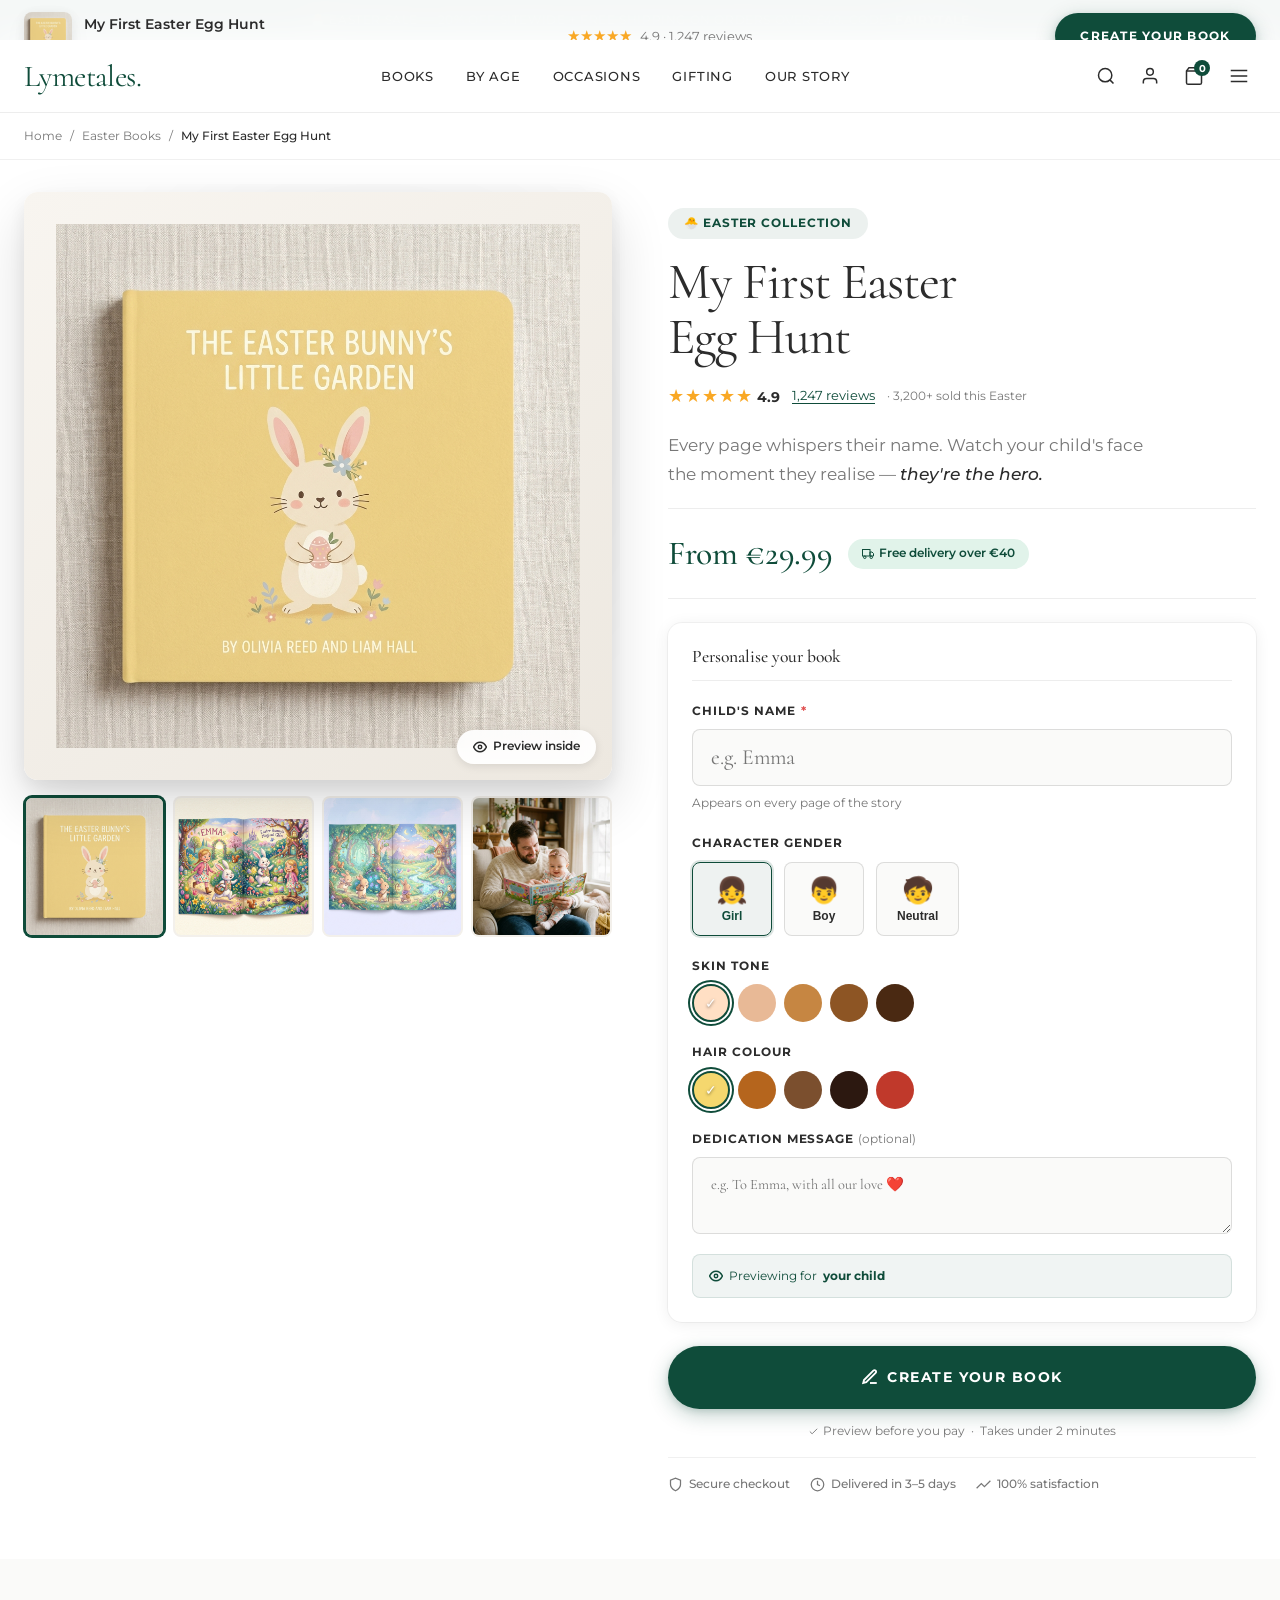
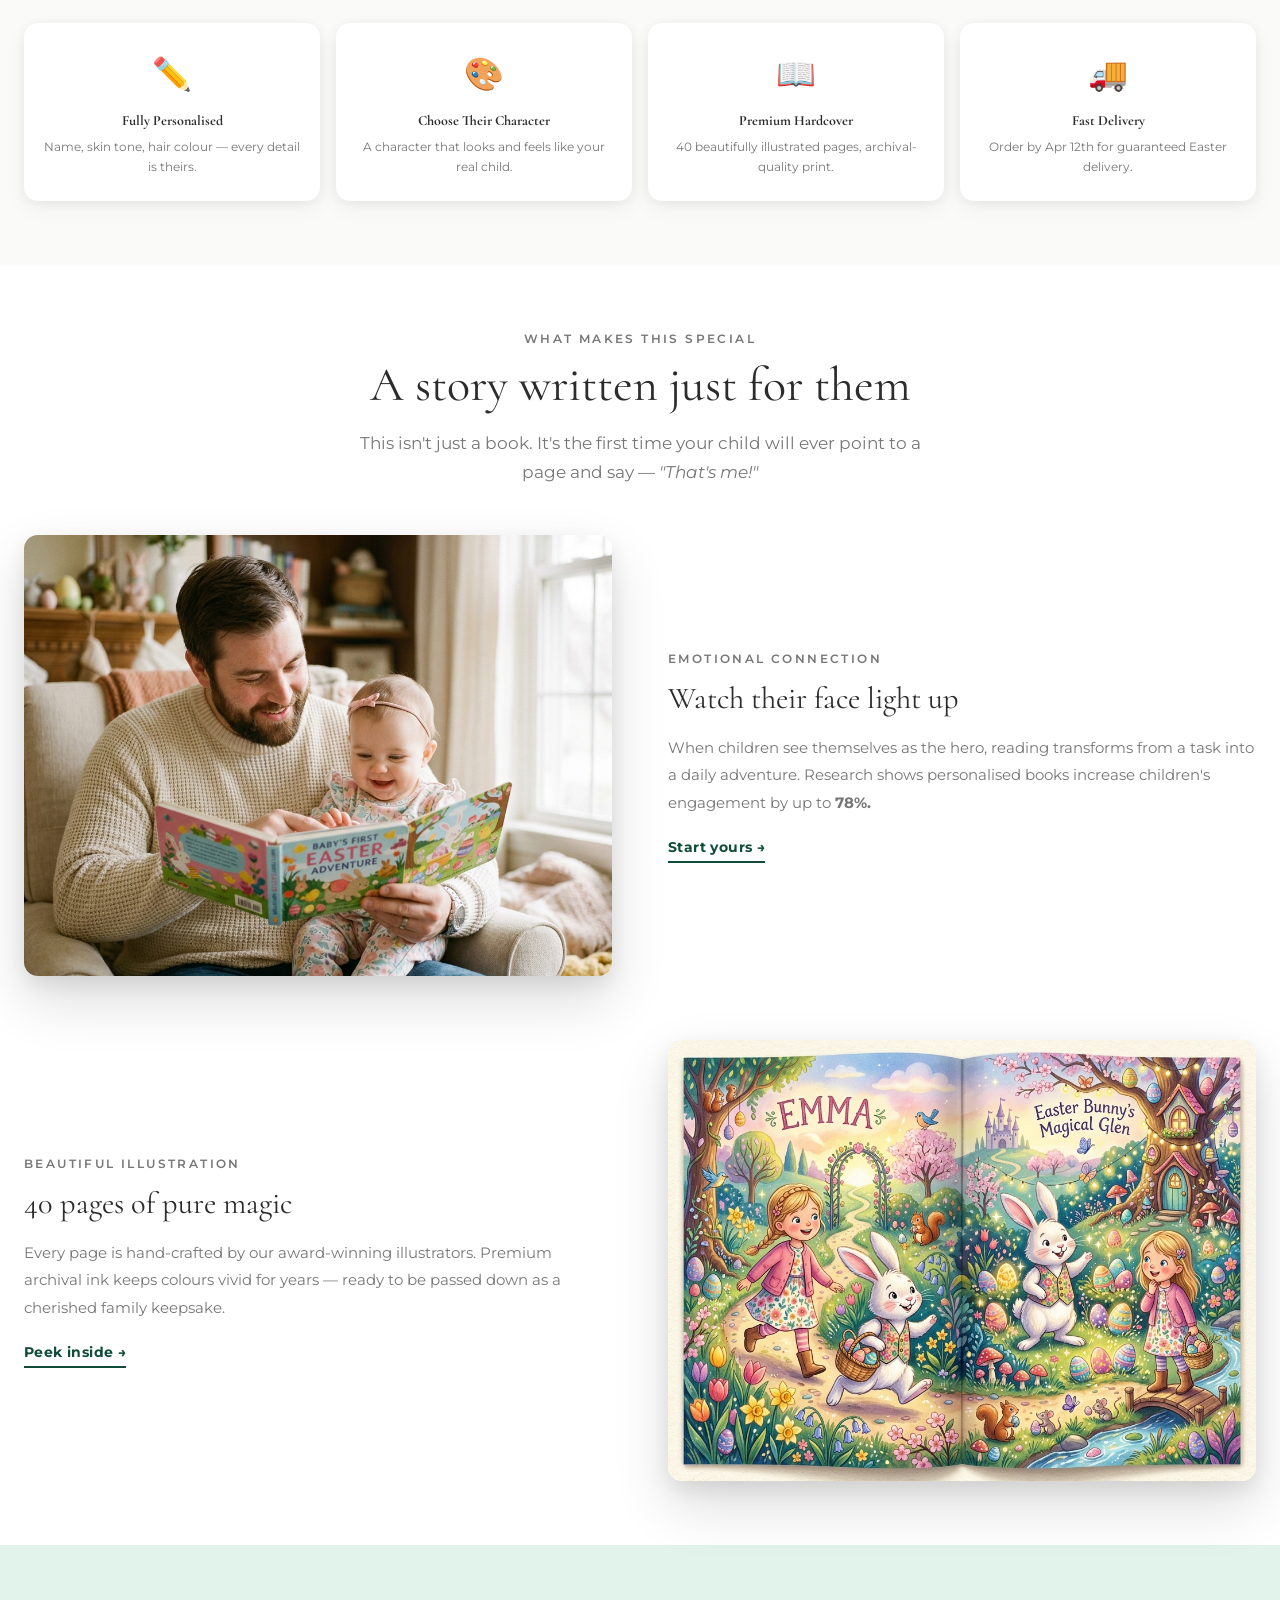
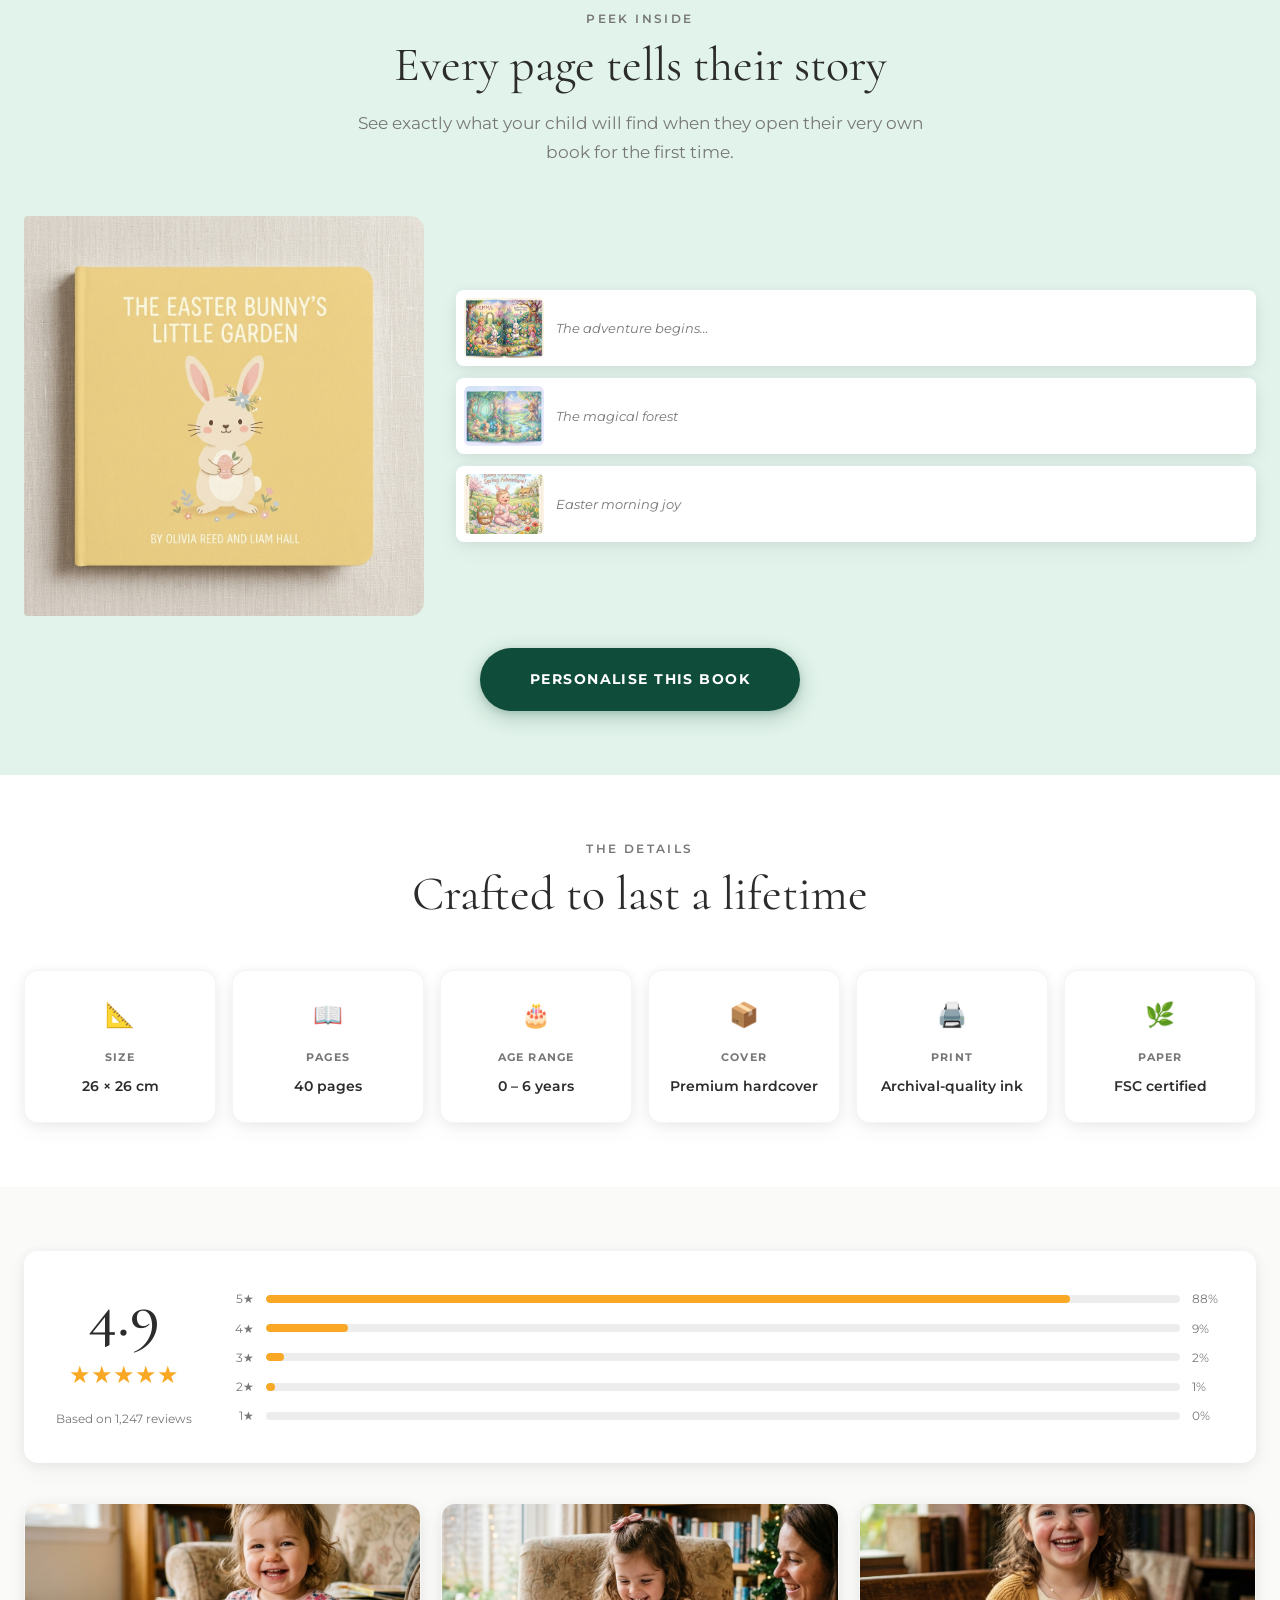
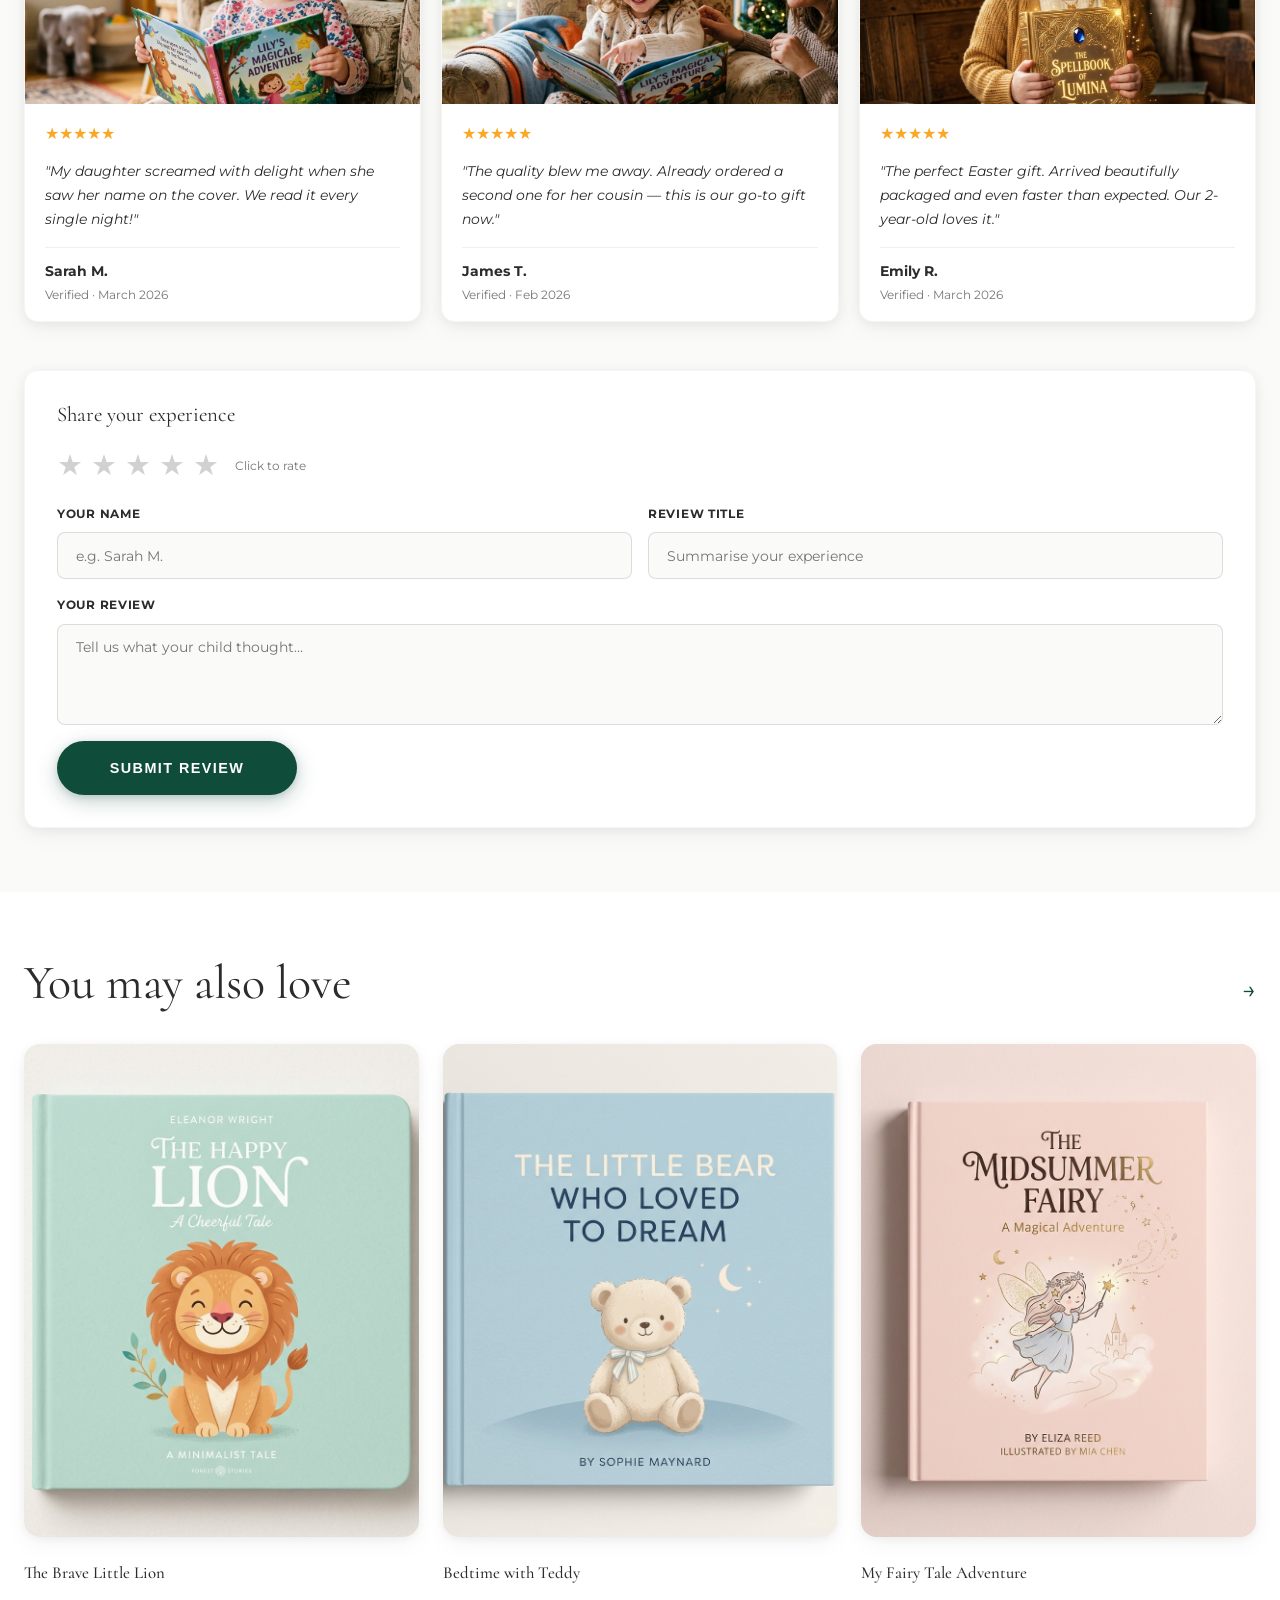
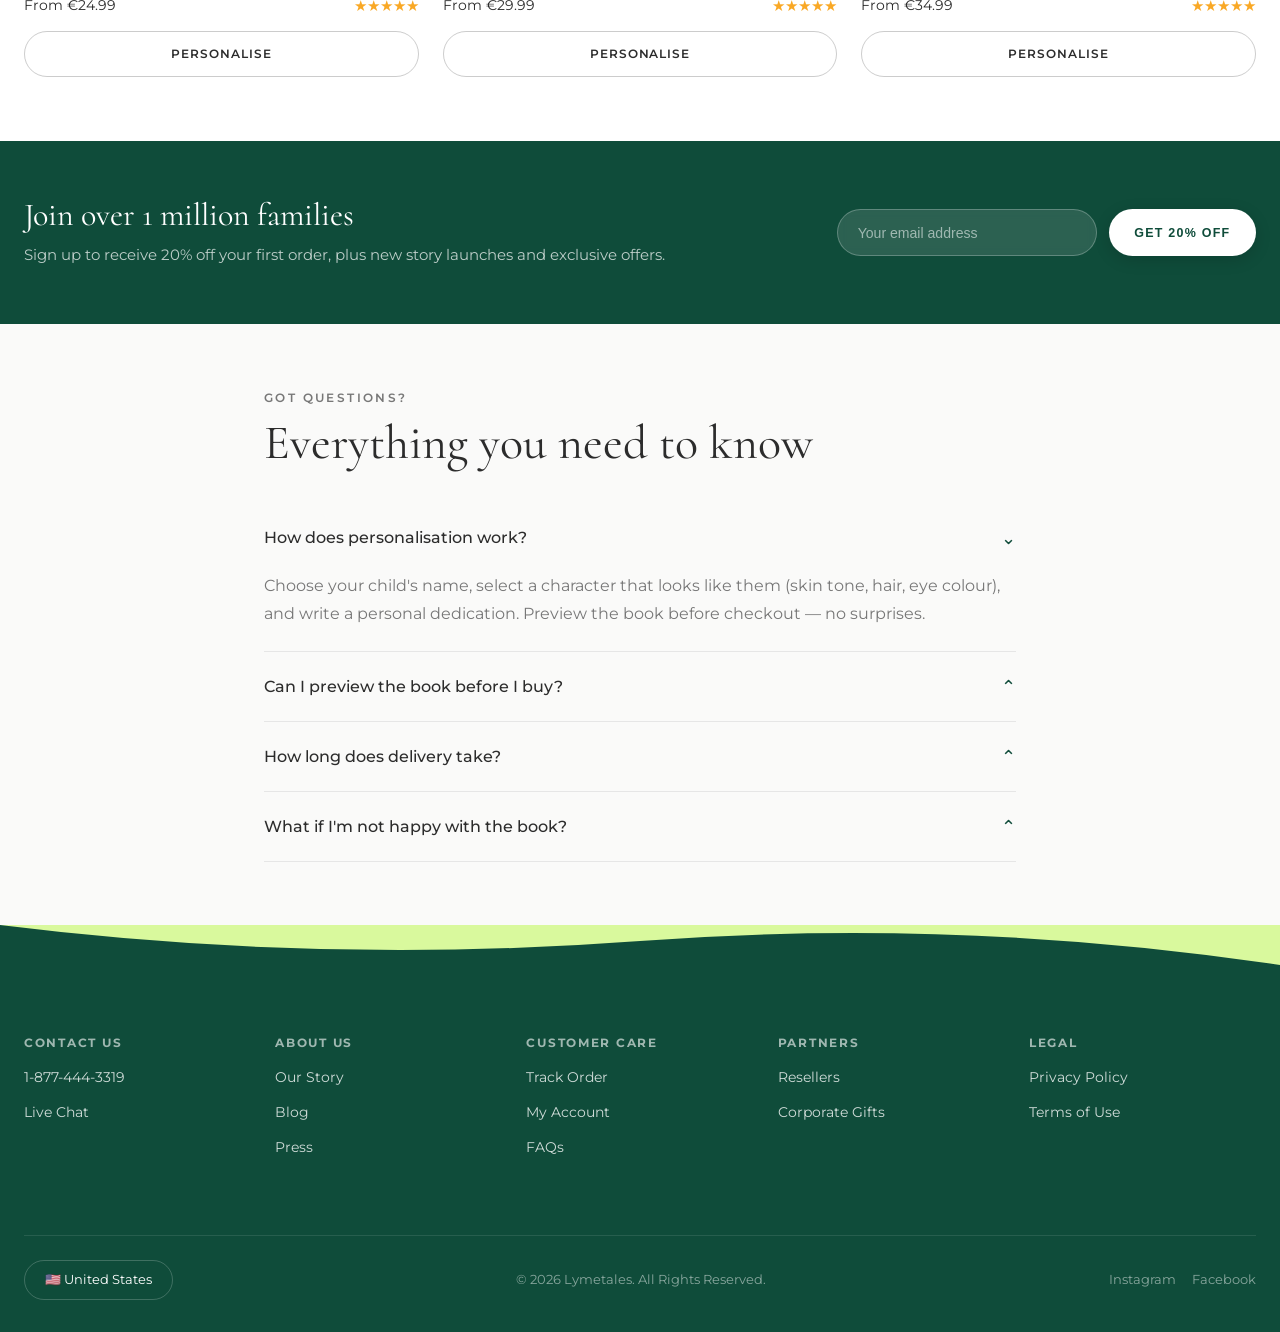
==== lymetales/product.html @ aaa0b7c3 "Initial commit: Lymetales premium personalized children's book website" ====
<!DOCTYPE html>
<html lang="en">
<head>
  <meta charset="UTF-8">
  <meta name="viewport" content="width=device-width, initial-scale=1.0">
  <title>My First Easter Egg Hunt | Lymetales Personalized Books</title>
  <meta name="description" content="A magical personalised Easter storybook starring your child. Create a one-of-a-kind adventure today.">
  <link rel="stylesheet" href="style.css">
  <link rel="stylesheet" href="product.css">
</head>
<body>

  <!-- ANNOUNCEMENT BAR -->
  <div class="announcement-bar" id="announcement-bar">
    <span>🐣 EASTER SALE — 20% OFF SITEWIDE + FREE SHIPPING ON ORDERS OVER £40. CODE: <strong>FAIRYTALE</strong></span>
    <button class="announce-close" id="announce-close" aria-label="Dismiss">✕</button>
  </div>

  <!-- NAVIGATION -->
  <header class="site-header" id="header">
    <div class="header-container">
      <a href="index.html" class="logo">Lymetales.</a>
      <nav class="main-nav desktop-only" aria-label="Primary navigation">
        <ul>
          <li><a href="product.html">Books</a></li>
          <li><a href="#">By Age</a></li>
          <li><a href="#">Occasions</a></li>
          <li><a href="#">Gifting</a></li>
          <li><a href="#">Our Story</a></li>
        </ul>
      </nav>
      <div class="header-utils">
        <a href="#" class="util-btn desktop-only" aria-label="Search">
          <svg width="20" height="20" viewBox="0 0 24 24" fill="none" stroke="currentColor" stroke-width="1.8"><circle cx="11" cy="11" r="8"/><path d="M21 21l-4.35-4.35"/></svg>
        </a>
        <a href="#" class="util-btn desktop-only" aria-label="Account">
          <svg width="20" height="20" viewBox="0 0 24 24" fill="none" stroke="currentColor" stroke-width="1.8"><path d="M20 21v-2a4 4 0 0 0-4-4H8a4 4 0 0 0-4 4v2"/><circle cx="12" cy="7" r="4"/></svg>
        </a>
        <a href="#" class="util-btn util-cart" aria-label="Cart">
          <svg width="20" height="20" viewBox="0 0 24 24" fill="none" stroke="currentColor" stroke-width="1.8"><path d="M6 2L3 6v14a2 2 0 0 0 2 2h14a2 2 0 0 0 2-2V6l-3-4z"/><line x1="3" y1="6" x2="21" y2="6"/></svg>
          <span class="cart-count">0</span>
        </a>
        <button class="util-btn mobile-only" id="hamburger-btn" aria-label="Open menu">
          <svg width="22" height="22" viewBox="0 0 24 24" fill="none" stroke="currentColor" stroke-width="1.8"><path d="M3 12h18M3 6h18M3 18h18"/></svg>
        </button>
      </div>
    </div>
  </header>

  <!-- MOBILE MENU -->
  <div class="mobile-menu-overlay" id="mobile-menu">
    <div class="mobile-menu-header">
      <a href="index.html" class="logo" style="color:var(--color-green-dark);">Lymetales.</a>
      <button class="menu-close" id="menu-close-btn" aria-label="Close menu">
        <svg width="24" height="24" viewBox="0 0 24 24" fill="none" stroke="currentColor" stroke-width="2"><path d="M18 6L6 18M6 6l12 12"/></svg>
      </button>
    </div>
    <nav class="mobile-nav">
      <ul>
        <li><a href="product.html">Books</a></li>
        <li><a href="#">By Age</a></li>
        <li><a href="#">Occasions</a></li>
        <li><a href="#">Gifting</a></li>
        <li><a href="#">Our Story</a></li>
      </ul>
    </nav>
    <div class="mobile-menu-footer">
      <a href="#configurator" class="btn-primary full-width">Create Your Book</a>
    </div>
  </div>

  <main>

    <!-- BREADCRUMB -->
    <div class="breadcrumb-bar">
      <div class="container">
        <nav class="breadcrumb" aria-label="Breadcrumb">
          <a href="index.html">Home</a><span>/</span>
          <a href="#">Easter Books</a><span>/</span>
          <span>My First Easter Egg Hunt</span>
        </nav>
      </div>
    </div>

    <!-- ══════════════════════════════════════
         ABOVE THE FOLD — PREMIUM 2-COL PDP
    ══════════════════════════════════════ -->
    <section class="pdp-hero">
      <div class="container pdp-grid">

        <!-- ── LEFT: Layered Image Gallery ── -->
        <div class="pdp-gallery">
          <!-- Floating main image -->
          <div class="pdp-main-image" id="pdpMainImg">
            <div class="pdp-main-zoom">
              <img src="assets/book_1.png" alt="My First Easter Egg Hunt book cover" id="mainImage" loading="eager">
            </div>
            <div class="pdp-glow-ring"></div>
            <!-- Quick peek button -->
            <a href="#inside-book" class="pdp-peek-btn">
              <svg width="14" height="14" viewBox="0 0 24 24" fill="none" stroke="currentColor" stroke-width="2.5"><path d="M1 12s4-8 11-8 11 8 11 8-4 8-11 8-11-8-11-8z"/><circle cx="12" cy="12" r="3"/></svg>
              Preview inside
            </a>
          </div>

          <!-- Thumbnails -->
          <div class="pdp-thumbnails">
            <button class="pdp-thumb active" data-src="assets/book_1.png" aria-label="Book cover">
              <img src="assets/book_1.png" alt="Cover">
            </button>
            <button class="pdp-thumb" data-src="assets/page_spread_1.png" aria-label="Inside page 1">
              <img src="assets/page_spread_1.png" alt="Inside page">
            </button>
            <button class="pdp-thumb" data-src="assets/page_spread_2.png" aria-label="Inside page 2">
              <img src="assets/page_spread_2.png" alt="Inside spread">
            </button>
            <button class="pdp-thumb" data-src="assets/hero_lifestyle.png" aria-label="Lifestyle">
              <img src="assets/hero_lifestyle.png" alt="Child reading">
            </button>
          </div>
        </div>

        <!-- ── RIGHT: Decision Block ── -->
        <div class="pdp-info" id="configurator">

          <!-- Top meta -->
          <div class="pdp-meta-top">
            <span class="pdp-tag">🐣 Easter Collection</span>
          </div>

          <h1 class="pdp-title">My First Easter<br>Egg Hunt</h1>

          <div class="pdp-rating-row">
            <div class="pdp-stars-row">
              <span class="star-full">★★★★★</span>
              <span class="pdp-rating-num">4.9</span>
            </div>
            <a href="#reviews" class="pdp-review-link">1,247 reviews</a>
            <span class="pdp-sold-note">· 3,200+ sold this Easter</span>
          </div>

          <p class="pdp-subtitle">Every page whispers their name. Watch your child's face the moment they realise — <em>they're the hero.</em></p>

          <div class="pdp-price-row">
            <span class="pdp-price">From €29.99</span>
            <span class="pdp-delivery-chip">
              <svg width="12" height="12" viewBox="0 0 24 24" fill="none" stroke="currentColor" stroke-width="2"><rect x="1" y="3" width="15" height="13"/><polygon points="16 8 20 8 23 11 23 16 16 16 16 8"/><circle cx="5.5" cy="18.5" r="2.5"/><circle cx="18.5" cy="18.5" r="2.5"/></svg>
              Free delivery over €40
            </span>
          </div>

          <!-- ┌──────────────────────────────────────────┐
               │  CONFIGURATOR CARD                       │
               └──────────────────────────────────────────┘ -->
          <div class="configurator-card">
            <h3 class="config-title">Personalise your book</h3>

            <!-- Name -->
            <div class="config-field">
              <label for="configName">Child's name <span class="config-required">*</span></label>
              <input type="text" id="configName" class="config-input" placeholder="e.g. Emma" maxlength="12" autocomplete="off">
              <span class="config-hint">Appears on every page of the story</span>
            </div>

            <!-- Gender -->
            <div class="config-field">
              <label>Character gender</label>
              <div class="config-icon-row">
                <button class="config-icon-btn active" data-gender="girl" type="button">
                  <span class="icon-glyph">👧</span>
                  <span>Girl</span>
                </button>
                <button class="config-icon-btn" data-gender="boy" type="button">
                  <span class="icon-glyph">👦</span>
                  <span>Boy</span>
                </button>
                <button class="config-icon-btn" data-gender="neutral" type="button">
                  <span class="icon-glyph">🧒</span>
                  <span>Neutral</span>
                </button>
              </div>
            </div>

            <!-- Skin tone -->
            <div class="config-field">
              <label>Skin tone</label>
              <div class="config-swatches" id="skinSwatches">
                <button class="config-swatch active" style="background:#FFDFC4;" data-value="light" aria-label="Light" type="button"><span class="swatch-check">✓</span></button>
                <button class="config-swatch" style="background:#E8B996;" data-value="medium" aria-label="Medium" type="button"><span class="swatch-check">✓</span></button>
                <button class="config-swatch" style="background:#C68642;" data-value="tan" aria-label="Tan" type="button"><span class="swatch-check">✓</span></button>
                <button class="config-swatch" style="background:#8D5524;" data-value="dark" aria-label="Dark" type="button"><span class="swatch-check">✓</span></button>
                <button class="config-swatch" style="background:#4A2912;" data-value="deep" aria-label="Deep" type="button"><span class="swatch-check">✓</span></button>
              </div>
            </div>

            <!-- Hair colour -->
            <div class="config-field">
              <label>Hair colour</label>
              <div class="config-swatches" id="hairSwatches">
                <button class="config-swatch active" style="background:#F5D76E;" data-value="blonde" aria-label="Blonde" type="button"><span class="swatch-check">✓</span></button>
                <button class="config-swatch" style="background:#B5651D;" data-value="auburn" aria-label="Auburn" type="button"><span class="swatch-check">✓</span></button>
                <button class="config-swatch" style="background:#7B4F2E;" data-value="brown" aria-label="Brown" type="button"><span class="swatch-check">✓</span></button>
                <button class="config-swatch" style="background:#2C1810;" data-value="black" aria-label="Black" type="button"><span class="swatch-check">✓</span></button>
                <button class="config-swatch" style="background:#C0392B;" data-value="red" aria-label="Red" type="button"><span class="swatch-check">✓</span></button>
              </div>
            </div>

            <!-- Dedication (optional) -->
            <div class="config-field">
              <label for="configDedication">Dedication message <span class="config-optional">(optional)</span></label>
              <textarea id="configDedication" class="config-input config-textarea" placeholder="e.g. To Emma, with all our love ❤️" maxlength="120" rows="2"></textarea>
            </div>

            <!-- Live preview hint -->
            <div class="config-preview-hint" id="configPreviewHint">
              <svg width="14" height="14" viewBox="0 0 24 24" fill="none" stroke="currentColor" stroke-width="2.5"><path d="M1 12s4-8 11-8 11 8 11 8-4 8-11 8-11-8-11-8z"/><circle cx="12" cy="12" r="3"/></svg>
              Previewing for <strong id="configLiveNamePreview">your child</strong>
            </div>
          </div>

          <!-- CTA -->
          <div class="pdp-cta-block">
            <a href="#" class="btn-cta-primary" id="ctaMain">
              <svg width="18" height="18" viewBox="0 0 24 24" fill="none" stroke="currentColor" stroke-width="2.5"><path d="M12 20h9"/><path d="M16.5 3.5a2.121 2.121 0 0 1 3 3L7 19l-4 1 1-4L16.5 3.5z"/></svg>
              Create Your Book
            </a>
            <p class="pdp-cta-sub">
              <svg width="11" height="11" viewBox="0 0 24 24" fill="none" stroke="currentColor" stroke-width="2"><polyline points="20 6 9 17 4 12"/></svg>
              Preview before you pay &nbsp;·&nbsp; Takes under 2 minutes
            </p>
          </div>

          <!-- Trust row -->
          <div class="pdp-trust">
            <div class="trust-item">
              <svg width="15" height="15" viewBox="0 0 24 24" fill="none" stroke="currentColor" stroke-width="2"><path d="M12 22s8-4 8-10V5l-8-3-8 3v7c0 6 8 10 8 10z"/></svg>
              Secure checkout
            </div>
            <div class="trust-item">
              <svg width="15" height="15" viewBox="0 0 24 24" fill="none" stroke="currentColor" stroke-width="2"><circle cx="12" cy="12" r="10"/><polyline points="12 6 12 12 16 14"/></svg>
              Delivered in 3–5 days
            </div>
            <div class="trust-item">
              <svg width="15" height="15" viewBox="0 0 24 24" fill="none" stroke="currentColor" stroke-width="2"><polyline points="23 6 13.5 15.5 8.5 10.5 1 18"/></svg>
              100% satisfaction
            </div>
          </div>

        </div>
      </div>
    </section>

    <!-- STICKY MINI BAR (desktop) -->
    <div class="pdp-sticky-bar" id="stickyBar">
      <div class="container pdp-sticky-inner">
        <div class="sticky-book-info">
          <img src="assets/book_1.png" alt="Book" class="sticky-thumb">
          <div>
            <p class="sticky-title">My First Easter Egg Hunt</p>
            <p class="sticky-price">From €29.99</p>
          </div>
        </div>
        <div class="sticky-stars">★★★★★ <span>4.9 · 1,247 reviews</span></div>
        <a href="#configurator" class="btn-cta-primary btn-sm">Create Your Book</a>
      </div>
    </div>

    <!-- ══════════════ S1: BENEFITS ══════════════ -->
    <section class="pdp-section" style="background: var(--color-cream);">
      <div class="container">
        <div class="benefits-grid fade-up">
          <div class="benefit-card">
            <div class="benefit-icon">✏️</div>
            <h4>Fully Personalised</h4>
            <p>Name, skin tone, hair colour — every detail is theirs.</p>
          </div>
          <div class="benefit-card">
            <div class="benefit-icon">🎨</div>
            <h4>Choose Their Character</h4>
            <p>A character that looks and feels like your real child.</p>
          </div>
          <div class="benefit-card">
            <div class="benefit-icon">📖</div>
            <h4>Premium Hardcover</h4>
            <p>40 beautifully illustrated pages, archival-quality print.</p>
          </div>
          <div class="benefit-card">
            <div class="benefit-icon">🚚</div>
            <h4>Fast Delivery</h4>
            <p>Order by Apr 12th for guaranteed Easter delivery.</p>
          </div>
        </div>
      </div>
    </section>

    <!-- ══════════════ S2: STORY EXPERIENCE ══════════════ -->
    <section class="pdp-section fade-up">
      <div class="container">
        <div class="section-header-center">
          <span class="eyebrow">What makes this special</span>
          <h2>A story written just for them</h2>
          <p class="section-sub">This isn't just a book. It's the first time your child will ever point to a page and say — <em>"That's me!"</em></p>
        </div>
        <div class="story-blocks">
          <div class="story-block-row fade-up">
            <div class="story-block-img">
              <img src="assets/hero_lifestyle.png" alt="Father reading with child" loading="lazy">
            </div>
            <div class="story-block-text">
              <span class="eyebrow">Emotional Connection</span>
              <h3>Watch their face light up</h3>
              <p>When children see themselves as the hero, reading transforms from a task into a daily adventure. Research shows personalised books increase children's engagement by up to <strong>78%.</strong></p>
              <a href="#configurator" class="story-cta-link">Start yours →</a>
            </div>
          </div>
          <div class="story-block-row story-block-row--reverse fade-up">
            <div class="story-block-img">
              <img src="assets/page_spread_1.png" alt="Inside pages" loading="lazy">
            </div>
            <div class="story-block-text">
              <span class="eyebrow">Beautiful Illustration</span>
              <h3>40 pages of pure magic</h3>
              <p>Every page is hand-crafted by our award-winning illustrators. Premium archival ink keeps colours vivid for years — ready to be passed down as a cherished family keepsake.</p>
              <a href="#inside-book" class="story-cta-link">Peek inside →</a>
            </div>
          </div>
        </div>
      </div>
    </section>

    <!-- ══════════════ S3: INSIDE THE BOOK ══════════════ -->
    <section class="pdp-section inside-book-section fade-up" id="inside-book" style="background: var(--pastel-mint);">
      <div class="container">
        <div class="section-header-center">
          <span class="eyebrow">Peek inside</span>
          <h2>Every page tells their story</h2>
          <p class="section-sub">See exactly what your child will find when they open their very own book for the first time.</p>
        </div>
        <div class="inside-showcase fade-up">
          <div class="inside-main-book">
            <img src="assets/book_1.png" alt="Book cover" class="inside-book-cover" loading="lazy">
          </div>
          <div class="inside-pages-strip">
            <div class="inside-page-card">
              <img src="assets/page_spread_1.png" alt="Inside page 1" loading="lazy">
              <span>The adventure begins…</span>
            </div>
            <div class="inside-page-card">
              <img src="assets/page_spread_2.png" alt="Inside page 2" loading="lazy">
              <span>The magical forest</span>
            </div>
            <div class="inside-page-card">
              <img src="assets/page_spread_3.png" alt="Inside page 3" loading="lazy">
              <span>Easter morning joy</span>
            </div>
          </div>
        </div>
        <div style="text-align:center; margin-top:var(--space-8);">
          <a href="#configurator" class="btn-cta-primary" style="max-width:320px; margin:0 auto;">Personalise This Book</a>
        </div>
      </div>
    </section>

    <!-- ══════════════ S4: SPECS ══════════════ -->
    <section class="pdp-section fade-up">
      <div class="container">
        <div class="section-header-center">
          <span class="eyebrow">The details</span>
          <h2>Crafted to last a lifetime</h2>
        </div>
        <div class="specs-grid">
          <div class="spec-card"><div class="spec-icon">📐</div><div class="spec-label">Size</div><div class="spec-value">26 × 26 cm</div></div>
          <div class="spec-card"><div class="spec-icon">📖</div><div class="spec-label">Pages</div><div class="spec-value">40 pages</div></div>
          <div class="spec-card"><div class="spec-icon">🎂</div><div class="spec-label">Age range</div><div class="spec-value">0 – 6 years</div></div>
          <div class="spec-card"><div class="spec-icon">📦</div><div class="spec-label">Cover</div><div class="spec-value">Premium hardcover</div></div>
          <div class="spec-card"><div class="spec-icon">🖨️</div><div class="spec-label">Print</div><div class="spec-value">Archival-quality ink</div></div>
          <div class="spec-card"><div class="spec-icon">🌿</div><div class="spec-label">Paper</div><div class="spec-value">FSC certified</div></div>
        </div>
      </div>
    </section>

    <!-- ══════════════ S5: REVIEWS ══════════════ -->
    <section class="pdp-section fade-up" id="reviews" style="background:var(--color-cream);">
      <div class="container">
        <div class="reviews-summary">
          <div class="reviews-summary-score">
            <span class="reviews-big-score">4.9</span>
            <span class="reviews-big-stars">★★★★★</span>
            <span class="reviews-count-label">Based on 1,247 reviews</span>
          </div>
          <div class="reviews-bars">
            <div class="review-bar-row"><span>5★</span><div class="review-bar"><div class="review-bar-fill" style="width:88%"></div></div><span>88%</span></div>
            <div class="review-bar-row"><span>4★</span><div class="review-bar"><div class="review-bar-fill" style="width:9%"></div></div><span>9%</span></div>
            <div class="review-bar-row"><span>3★</span><div class="review-bar"><div class="review-bar-fill" style="width:2%"></div></div><span>2%</span></div>
            <div class="review-bar-row"><span>2★</span><div class="review-bar"><div class="review-bar-fill" style="width:1%"></div></div><span>1%</span></div>
            <div class="review-bar-row"><span>1★</span><div class="review-bar"><div class="review-bar-fill" style="width:0%"></div></div><span>0%</span></div>
          </div>
        </div>

        <div class="reviews-grid">
          <article class="review-card fade-up">
            <img src="assets/review_photo_1.png" alt="Happy child with book" class="review-photo" loading="lazy">
            <div class="review-card-body">
              <div class="review-stars">★★★★★</div>
              <blockquote>"My daughter screamed with delight when she saw her name on the cover. We read it every single night!"</blockquote>
              <footer><strong>Sarah M.</strong><span>Verified · March 2026</span></footer>
            </div>
          </article>
          <article class="review-card fade-up delay-1">
            <img src="assets/review_photo_2.png" alt="Girl reading her book" class="review-photo" loading="lazy">
            <div class="review-card-body">
              <div class="review-stars">★★★★★</div>
              <blockquote>"The quality blew me away. Already ordered a second one for her cousin — this is our go-to gift now."</blockquote>
              <footer><strong>James T.</strong><span>Verified · Feb 2026</span></footer>
            </div>
          </article>
          <article class="review-card fade-up delay-2">
            <img src="assets/cat_kids.png" alt="Child with book" class="review-photo" loading="lazy">
            <div class="review-card-body">
              <div class="review-stars">★★★★★</div>
              <blockquote>"The perfect Easter gift. Arrived beautifully packaged and even faster than expected. Our 2-year-old loves it."</blockquote>
              <footer><strong>Emily R.</strong><span>Verified · March 2026</span></footer>
            </div>
          </article>
        </div>

        <!-- Review Form -->
        <div class="review-form-wrapper fade-up">
          <h3>Share your experience</h3>
          <form class="review-form" novalidate>
            <div class="review-form-stars" id="reviewStarSelector">
              <button type="button" data-star="1">★</button>
              <button type="button" data-star="2">★</button>
              <button type="button" data-star="3">★</button>
              <button type="button" data-star="4">★</button>
              <button type="button" data-star="5">★</button>
              <span>Click to rate</span>
            </div>
            <div class="review-form-row">
              <div class="review-form-field">
                <label for="reviewName">Your name</label>
                <input type="text" id="reviewName" class="review-input" placeholder="e.g. Sarah M.">
              </div>
              <div class="review-form-field">
                <label for="reviewTitle">Review title</label>
                <input type="text" id="reviewTitle" class="review-input" placeholder="Summarise your experience">
              </div>
            </div>
            <div class="review-form-field">
              <label for="reviewBody">Your review</label>
              <textarea id="reviewBody" class="review-input review-textarea" rows="4" placeholder="Tell us what your child thought…"></textarea>
            </div>
            <button type="submit" class="btn-cta-primary" style="max-width:240px;">Submit Review</button>
          </form>
        </div>

      </div>
    </section>

    <!-- ══════════════ S6: RELATED PRODUCTS ══════════════ -->
    <section class="pdp-section fade-up">
      <div class="container">
        <div class="section-header-left">
          <h2>You may also love</h2>
          <a href="product.html" class="explore-arrow">→</a>
        </div>
        <div class="grids grid-3">
          <article class="product-card-pdp fade-up">
            <a href="product.html" class="product-card bg-pastel-yellow"><img src="assets/book_2.png" alt="Lion book"></a>
            <h3 class="product-title"><a href="product.html">The Brave Little Lion</a></h3>
            <div class="product-pdp-meta"><span>From €24.99</span><span class="rev-stars">★★★★★</span></div>
            <a href="product.html" class="btn-outline-dark" style="margin-top:var(--space-3);">Personalise</a>
          </article>
          <article class="product-card-pdp fade-up delay-1">
            <a href="product.html" class="product-card bg-pastel-blue"><img src="assets/book_3.png" alt="Teddy book"></a>
            <h3 class="product-title"><a href="product.html">Bedtime with Teddy</a></h3>
            <div class="product-pdp-meta"><span>From €29.99</span><span class="rev-stars">★★★★★</span></div>
            <a href="product.html" class="btn-outline-dark" style="margin-top:var(--space-3);">Personalise</a>
          </article>
          <article class="product-card-pdp fade-up delay-2">
            <a href="product.html" class="product-card bg-pastel-pink"><img src="assets/book_4.png" alt="Fairy tale book"></a>
            <h3 class="product-title"><a href="product.html">My Fairy Tale Adventure</a></h3>
            <div class="product-pdp-meta"><span>From €34.99</span><span class="rev-stars">★★★★★</span></div>
            <a href="product.html" class="btn-outline-dark" style="margin-top:var(--space-3);">Personalise</a>
          </article>
        </div>
      </div>
    </section>

    <!-- ══════════════ S7: NEWSLETTER ══════════════ -->
    <section class="pdp-newsletter fade-up">
      <div class="container pdp-newsletter-inner">
        <div>
          <h2>Join over 1 million families</h2>
          <p>Sign up to receive 20% off your first order, plus new story launches and exclusive offers.</p>
        </div>
        <form class="pdp-newsletter-form" novalidate>
          <input type="email" placeholder="Your email address" required>
          <button type="submit" class="btn-cta-primary btn-sm">Get 20% Off</button>
        </form>
      </div>
    </section>

    <!-- ══════════════ S8: FAQ ══════════════ -->
    <section class="faq-section padding-section fade-up">
      <div class="container faq-container">
        <div style="margin-bottom:var(--space-8);">
          <span class="eyebrow">Got questions?</span>
          <h2>Everything you need to know</h2>
        </div>
        <div class="accordion-list">
          <div class="accordion-item open">
            <button class="accordion-trigger" aria-expanded="true">How does personalisation work?<span class="icon">⌃</span></button>
            <div class="accordion-content"><p>Choose your child's name, select a character that looks like them (skin tone, hair, eye colour), and write a personal dedication. Preview the book before checkout — no surprises.</p></div>
          </div>
          <div class="accordion-item">
            <button class="accordion-trigger" aria-expanded="false">Can I preview the book before I buy?<span class="icon">⌃</span></button>
            <div class="accordion-content"><p>Yes! During the creation process you'll see a live preview of every page, including how your child's name and character appear throughout the story.</p></div>
          </div>
          <div class="accordion-item">
            <button class="accordion-trigger" aria-expanded="false">How long does delivery take?<span class="icon">⌃</span></button>
            <div class="accordion-content"><p>Standard delivery: 5–7 business days. Express (2–3 days) is available at checkout. Order before April 12th for guaranteed Easter arrival.</p></div>
          </div>
          <div class="accordion-item">
            <button class="accordion-trigger" aria-expanded="false">What if I'm not happy with the book?<span class="icon">⌃</span></button>
            <div class="accordion-content"><p>We offer a 100% satisfaction guarantee. Contact us within 30 days and we'll reprint or refund — no questions asked.</p></div>
          </div>
        </div>
      </div>
    </section>

  </main>

  <!-- MOBILE STICKY CTA -->
  <div class="mobile-sticky-cta mobile-only" id="mobileStickyBar">
    <div class="mobile-sticky-inner">
      <div>
        <p class="mobile-sticky-title">My First Easter Egg Hunt</p>
        <p class="mobile-sticky-price">From €29.99</p>
      </div>
      <a href="#configurator" class="btn-cta-primary">Create Your Book</a>
    </div>
  </div>

  <!-- FOOTER -->
  <div class="wave-divider" style="background:#0F4C3A; margin-top:-1px;">
    <svg viewBox="0 0 1440 48" preserveAspectRatio="none" style="width:100%;height:48px;">
      <path fill="#D9F99D" d="M0,0 Q360,40 720,16 T1440,40 V0 H0 Z"/>
    </svg>
  </div>
  <footer class="site-footer bg-dark-green">
    <div class="container">
      <div class="footer-columns">
        <div class="footer-col"><h4>Contact Us</h4><ul><li>1-877-444-3319</li><li>Live Chat</li></ul></div>
        <div class="footer-col"><h4>About Us</h4><ul><li><a href="#">Our Story</a></li><li><a href="#">Blog</a></li><li><a href="#">Press</a></li></ul></div>
        <div class="footer-col"><h4>Customer Care</h4><ul><li><a href="#">Track Order</a></li><li><a href="#">My Account</a></li><li><a href="#">FAQs</a></li></ul></div>
        <div class="footer-col"><h4>Partners</h4><ul><li><a href="#">Resellers</a></li><li><a href="#">Corporate Gifts</a></li></ul></div>
        <div class="footer-col"><h4>Legal</h4><ul><li><a href="#">Privacy Policy</a></li><li><a href="#">Terms of Use</a></li></ul></div>
      </div>
      <div class="footer-bottom">
        <div class="market-selector">🇺🇸 United States</div>
        <p class="copyright">&copy; 2026 Lymetales. All Rights Reserved.</p>
        <div class="social-links-footer"><a href="#">Instagram</a><a href="#">Facebook</a></div>
      </div>
    </div>
  </footer>

  <script src="script.js"></script>
  <script src="product.js"></script>
</body>
</html>
---- lymetales/style.css ----
/* ============================================
   LYMETALES — Storybook Wonder Design System
   ============================================ */

@import url('https://fonts.googleapis.com/css2?family=Cormorant:ital,wght@0,300;0,400;0,500;1,300;1,400&family=Montserrat:wght@300;400;500;600&display=swap');

:root {
  /* Core Brand Colors */
  --color-green-dark: #0F4C3A;
  --color-cream: #FAFAF9;
  --color-white: #FFFFFF;
  --color-text: #2C2C2C;
  --color-muted: #777;

  /* Pastel Palette */
  --pastel-mint: #E1F3EA;
  --pastel-yellow: #FEF9E7;
  --pastel-blue: #EAF4FA;
  --pastel-pink: #FDE0D9;
  --pastel-green: #D9F99D;

  /* Typography */
  --font-heading: 'Cormorant', Georgia, serif;
  --font-body: 'Montserrat', sans-serif;

  /* Spacing */
  --space-1: 0.25rem;
  --space-2: 0.5rem;
  --space-3: 0.75rem;
  --space-4: 1rem;
  --space-5: 1.25rem;
  --space-6: 1.5rem;
  --space-8: 2rem;
  --space-10: 2.5rem;
  --space-12: 3rem;
  --space-14: 3.5rem;
  --space-16: 4rem;
  --space-20: 5rem;
  --space-24: 6rem;

  /* Shadows */
  --shadow-sm: 0 2px 12px rgba(0,0,0,0.06);
  --shadow-md: 0 8px 30px rgba(0,0,0,0.1);
  --shadow-hover: 0 16px 40px rgba(0,0,0,0.14);

  /* Radii */
  --radius-sm: 6px;
  --radius-md: 16px;
  --radius-lg: 24px;
  --radius-pill: 50px;
}

/* ==================== BASE ==================== */
*, *::before, *::after { margin: 0; padding: 0; box-sizing: border-box; }

body {
  font-family: var(--font-body);
  font-size: 1rem;
  line-height: 1.7;
  color: var(--color-text);
  background-color: var(--color-white);
  -webkit-font-smoothing: antialiased;
}

h1, h2, h3, h4 {
  font-family: var(--font-heading);
  font-weight: 400;
  line-height: 1.15;
}
h1 { font-size: clamp(2.5rem, 6vw, 4.5rem); }
h2 { font-size: clamp(2rem, 4vw, 3rem); }
h3 { font-size: clamp(1.25rem, 2.5vw, 1.75rem); }

a { text-decoration: none; color: inherit; }
img { max-width: 100%; display: block; object-fit: cover; }
ul { list-style: none; }

/* ==================== LAYOUT ==================== */
.container {
  width: 100%;
  max-width: 1320px;
  margin: 0 auto;
  padding: 0 var(--space-6);
}

.padding-section { padding: var(--space-16) 0; }

.grids { display: grid; gap: var(--space-6); }
.grid-4 { grid-template-columns: repeat(4, 1fr); }
.grid-3 { grid-template-columns: repeat(3, 1fr); }
.grid-2 { grid-template-columns: repeat(2, 1fr); }

.desktop-only { display: block; }
.mobile-only { display: none; }

@media(max-width: 768px) {
  .desktop-only { display: none; }
  .mobile-only { display: block; }
  .grid-4 { grid-template-columns: repeat(2, 1fr); }
  .grid-3 { grid-template-columns: 1fr; }
}
@media(max-width: 480px) {
  .grid-4 { grid-template-columns: 1fr 1fr; }
}

/* ==================== ANIMATIONS ==================== */
.fade-up {
  opacity: 0;
  transform: translateY(28px);
  transition: opacity 0.85s cubic-bezier(0.25,1,0.5,1), transform 0.85s cubic-bezier(0.25,1,0.5,1);
}
.fade-up.visible { opacity: 1; transform: none; }
.delay-1 { transition-delay: 0.1s; }
.delay-2 { transition-delay: 0.2s; }
.delay-3 { transition-delay: 0.3s; }

/* ==================== ANNOUNCEMENT BAR ==================== */
.announcement-bar {
  background-color: var(--color-green-dark);
  color: #fff;
  font-size: 0.75rem;
  letter-spacing: 0.05em;
  text-transform: uppercase;
  padding: 10px var(--space-8);
  display: flex;
  justify-content: center;
  align-items: center;
  gap: var(--space-4);
  text-align: center;
  position: relative;
}
.announce-close {
  position: absolute;
  right: var(--space-6);
  background: none; border: none; cursor: pointer;
  color: #fff; opacity: 0.7; font-size: 1rem;
  line-height: 1; padding: 2px 6px;
  transition: opacity 0.2s;
}
.announce-close:hover { opacity: 1; }

/* ==================== HEADER ==================== */
.site-header {
  background: var(--color-white);
  border-bottom: 1px solid rgba(0,0,0,0.07);
  position: sticky;
  top: 0;
  z-index: 200;
  transition: box-shadow 0.3s;
}
.site-header.scrolled {
  box-shadow: 0 4px 24px rgba(0,0,0,0.08);
  backdrop-filter: blur(8px);
}
.header-container {
  max-width: 1320px;
  margin: 0 auto;
  padding: 0 var(--space-6);
  display: grid;
  grid-template-columns: auto 1fr auto; /* logo | nav | icons */
  align-items: center;
  gap: var(--space-6);
  min-height: 72px;
}
.logo {
  font-family: var(--font-heading);
  font-size: 1.9rem;
  font-weight: 400;
  color: var(--color-green-dark);
  letter-spacing: -0.02em;
  white-space: nowrap;
}

/* CENTER nav */
.main-nav { display: flex; justify-content: center; }
.main-nav ul {
  display: flex;
  gap: var(--space-8);
  align-items: center;
  list-style: none;
}
.main-nav a {
  font-size: 0.8rem;
  font-weight: 500;
  letter-spacing: 0.06em;
  text-transform: uppercase;
  color: var(--color-text);
  padding: var(--space-2) 0;
  position: relative;
  display: inline-flex;
  align-items: center;
  gap: 4px;
}
.main-nav a::after {
  content: '';
  position: absolute;
  bottom: -2px; left: 0; width: 0; height: 1.5px;
  background: var(--color-green-dark);
  transition: width 0.25s ease;
}
.main-nav a:hover::after { width: 100%; }

/* RIGHT utility icons */
.header-utils {
  display: flex;
  align-items: center;
  gap: var(--space-3);
  justify-content: flex-end;
}
.util-btn {
  background: none; border: none; cursor: pointer;
  color: var(--color-text); display: flex; align-items: center;
  padding: 6px; border-radius: 50%;
  transition: background 0.2s, color 0.2s;
  position: relative;
}
.util-btn:hover { background: var(--color-cream); color: var(--color-green-dark); }
.util-cart { position: relative; }
.cart-count {
  position: absolute; top: 0; right: 0;
  background: var(--color-green-dark); color: #fff;
  font-size: 0.6rem; font-weight: 700;
  width: 16px; height: 16px;
  border-radius: 50%; display: flex;
  align-items: center; justify-content: center;
  line-height: 1;
}

@media(max-width: 1024px) {
  .main-nav ul { gap: var(--space-6); }
}
@media(max-width: 768px) {
  .header-container { grid-template-columns: auto 1fr; }
  .main-nav { display: none; }
  .util-btn.desktop-only { display: none; }
}

/* ==================== WAVY DIVIDERS ==================== */
.wave-divider { line-height: 0; display: block; }
.wave-divider svg { display: block; width: 100%; }

/* ==================== COLOR BACKGROUNDS ==================== */
.bg-pastel-mint { background-color: var(--pastel-mint); }
.bg-pastel-yellow { background-color: var(--pastel-yellow); }
.bg-pastel-blue { background-color: var(--pastel-blue); }
.bg-pastel-pink { background-color: var(--pastel-pink); }
.bg-pastel-green { background-color: var(--pastel-green); }
.bg-cream { background-color: var(--color-cream); }
.bg-dark-green { background-color: var(--color-green-dark); }

/* ==================== HERO BANNER (Split-Panel, Competitor Style) ==================== */
.hero-banner {
  position: relative;
  display: grid;
  grid-template-columns: 420px 1fr;
  min-height: 500px;
  max-height: 580px;
  max-width: 1320px;
  margin: var(--space-6) auto;
  padding: 0 var(--space-6);
  background-color: var(--pastel-mint);
  border-radius: var(--radius-lg);
  overflow: hidden;
}

/* Sparkle decorations */
.sparkle {
  position: absolute;
  color: var(--color-green-dark);
  font-size: 1rem;
  opacity: 0.6;
  pointer-events: none;
  animation: twinkle 3s ease-in-out infinite;
  z-index: 3;
}
.sp1 { top: 12%; left: 32%; font-size: 1.1rem; animation-delay: 0s; }
.sp2 { top: 22%; left: 48%; font-size: 0.8rem; animation-delay: 0.5s; }
.sp3 { top: 65%; left: 36%; font-size: 1rem; animation-delay: 1s; }
.sp4 { top: 75%; left: 52%; font-size: 0.7rem; animation-delay: 1.5s; }
.sp5 { top: 20%; left: 38%; font-size: 1.4rem; font-weight: 300; animation-delay: 0.8s; opacity: 0.4; }
.sp6 { top: 55%; left: 45%; font-size: 1.4rem; font-weight: 300; animation-delay: 1.3s; opacity: 0.4; }

@keyframes twinkle {
  0%, 100% { opacity: 0.3; transform: scale(0.9) rotate(0deg); }
  50% { opacity: 0.8; transform: scale(1.15) rotate(15deg); }
}

/* LEFT TEXT PANEL */
.hero-panel-left {
  display: flex;
  flex-direction: column;
  justify-content: center;
  padding: var(--space-12) var(--space-8) var(--space-12) var(--space-12);
  z-index: 2;
  position: relative;
}
.hero-arch-text {
  margin-bottom: var(--space-2);
}
.hero-heading {
  font-family: var(--font-heading);
  font-size: clamp(2.5rem, 4.5vw, 3.8rem);
  font-style: italic;
  color: var(--color-green-dark);
  line-height: 1.05;
  margin-bottom: var(--space-2);
  font-weight: 400;
}
.hero-tagline {
  font-size: 0.75rem;
  font-weight: 700;
  letter-spacing: 0.18em;
  text-transform: uppercase;
  color: var(--color-muted);
  margin-bottom: var(--space-8);
}
.hero-ctas {
  display: flex;
  flex-direction: column;
  align-items: flex-start;
  gap: var(--space-3);
}
.btn-hero-primary {
  display: inline-flex;
  align-items: center;
  padding: 0.9rem 2rem;
  background-color: var(--color-green-dark);
  color: #fff;
  font-size: 0.8rem;
  font-weight: 600;
  letter-spacing: 0.08em;
  text-transform: uppercase;
  border-radius: var(--radius-pill);
  border: none;
  cursor: pointer;
  transition: all 0.25s;
}
.btn-hero-primary:hover {
  background: #0a3528;
  transform: translateY(-2px);
  box-shadow: 0 6px 20px rgba(15,76,58,0.3);
}
.hero-link-secondary {
  font-size: 0.8rem;
  font-weight: 500;
  color: var(--color-text);
  text-decoration: underline;
  text-underline-offset: 4px;
  transition: color 0.2s;
}
.hero-link-secondary:hover { color: var(--color-green-dark); }

/* CENTER/RIGHT PHOTO + FLOATING BOOK */
.hero-panel-photo {
  position: relative;
  overflow: hidden;
}
.hero-photo {
  width: 100%;
  height: 100%;
  object-fit: cover;
  object-position: center top;
}

/* Floating book mockup */
.hero-floating-book {
  position: absolute;
  right: 8%;
  bottom: 6%;
  width: clamp(140px, 15vw, 200px);
  filter: drop-shadow(0 12px 28px rgba(0,0,0,0.22));
  animation: bookFloat 5s ease-in-out infinite;
  z-index: 4;
}
.hero-floating-book img {
  width: 100%;
  border-radius: 4px 10px 10px 4px;
}
@keyframes bookFloat {
  0%, 100% { transform: translateY(0px) rotate(-2deg); }
  50% { transform: translateY(-10px) rotate(-1deg); }
}

/* "Starring their name!" badge */
.hero-book-badge {
  position: absolute;
  top: -12px;
  right: -16px;
  width: 72px;
  height: 72px;
  border-radius: 50%;
  background: var(--color-green-dark);
  color: #fff;
  display: flex;
  align-items: center;
  justify-content: center;
  text-align: center;
  font-size: 0.6rem;
  font-weight: 600;
  line-height: 1.3;
  box-shadow: 0 4px 12px rgba(15,76,58,0.4);
}
.hero-book-badge strong { font-size: 0.7rem; }

/* Carousel dots */
.hero-dots {
  position: absolute;
  bottom: var(--space-4);
  left: 50%;
  transform: translateX(-50%);
  display: flex;
  gap: 6px;
  z-index: 5;
}
.dot {
  width: 8px; height: 8px;
  border-radius: 50%;
  background: rgba(15,76,58,0.25);
  transition: all 0.3s;
  cursor: pointer;
}
.dot.dot-active {
  background: var(--color-green-dark);
  width: 22px;
  border-radius: 4px;
}

/* Carousel arrows */
.hero-arrow {
  position: absolute;
  top: 50%;
  transform: translateY(-50%);
  background: rgba(255,255,255,0.85);
  border: none;
  width: 40px; height: 40px;
  border-radius: 50%;
  font-size: 1.4rem;
  color: var(--color-text);
  cursor: pointer;
  z-index: 5;
  display: flex; align-items: center; justify-content: center;
  box-shadow: var(--shadow-sm);
  transition: all 0.2s;
  line-height: 1;
}
.hero-arrow:hover { background: #fff; box-shadow: var(--shadow-md); }
.hero-arrow-prev { left: var(--space-3); }
.hero-arrow-next { right: var(--space-3); }

/* Mobile responsive */
@media(max-width: 900px) {
  .hero-banner {
    grid-template-columns: 1fr;
    max-height: none;
    margin: var(--space-4) var(--space-4);
    padding: 0;
    border-radius: var(--radius-md);
  }
  .hero-panel-left {
    padding: var(--space-8) var(--space-6);
    text-align: center;
    align-items: center;
  }
  .hero-ctas { align-items: center; }
  .hero-panel-photo { height: 320px; }
  .hero-floating-book { width: 120px; }
  .sparkle { display: none; }
}


/* ==================== BUTTONS ==================== */
.btn-primary {
  display: inline-flex; align-items: center; justify-content: center;
  padding: 1rem 2.25rem;
  background: var(--color-green-dark);
  color: #fff;
  font-size: 0.8rem;
  font-weight: 600;
  letter-spacing: 0.1em;
  text-transform: uppercase;
  border-radius: var(--radius-pill);
  border: 2px solid var(--color-green-dark);
  cursor: pointer;
  transition: all 0.3s;
}
.btn-primary:hover {
  background: transparent;
  color: var(--color-green-dark);
  transform: translateY(-2px);
  box-shadow: var(--shadow-sm);
}
.btn-primary-dark {
  display: inline-flex; align-items: center; justify-content: center;
  padding: 1rem 2.25rem;
  background: var(--color-green-dark);
  color: #fff;
  font-size: 0.8rem; font-weight: 600;
  letter-spacing: 0.1em; text-transform: uppercase;
  border-radius: var(--radius-pill);
  border: 2px solid var(--color-green-dark);
  transition: all 0.3s; cursor: pointer;
}
.btn-primary-dark:hover {
  background: #fff; color: var(--color-green-dark);
  transform: translateY(-2px);
}
.btn-outline-dark {
  display: inline-flex; align-items: center; justify-content: center;
  padding: 0.75rem 1.75rem;
  background: transparent;
  color: var(--color-text);
  font-size: 0.75rem; font-weight: 600;
  letter-spacing: 0.08em; text-transform: uppercase;
  border-radius: var(--radius-pill);
  border: 1.5px solid rgba(0,0,0,0.2);
  transition: all 0.3s; cursor: pointer;
}
.btn-outline-dark:hover {
  border-color: var(--color-green-dark);
  color: var(--color-green-dark);
  transform: translateY(-1px);
}
.link-underline {
  font-size: 0.8rem;
  font-weight: 600;
  letter-spacing: 0.08em;
  text-transform: uppercase;
  text-decoration: underline;
  text-underline-offset: 4px;
  color: var(--color-green-dark);
}
.full-width { width: 100%; text-align: center; }

/* ==================== SECTION HEADERS ==================== */
.section-header-center {
  text-align: center;
  margin-bottom: var(--space-12);
}
.section-header-left {
  display: flex;
  align-items: baseline;
  justify-content: space-between;
  margin-bottom: var(--space-8);
}
.explore-arrow {
  font-size: 1.5rem;
  color: var(--color-green-dark);
  transition: transform 0.2s;
}
.explore-arrow:hover { transform: translateX(4px); }
.eyebrow {
  display: block;
  font-size: 0.75rem;
  font-weight: 600;
  letter-spacing: 0.2em;
  text-transform: uppercase;
  color: var(--color-muted);
  margin-bottom: var(--space-2);
}

/* ==================== CATEGORY CARDS ==================== */
.category-pill-card {
  position: relative;
  display: block;
  border-radius: var(--radius-md);
  overflow: hidden;
  aspect-ratio: 3/4;
  cursor: pointer;
  box-shadow: var(--shadow-sm);
}
.category-pill-card img {
  width: 100%; height: 100%;
  transition: transform 0.6s cubic-bezier(0.25,1,0.5,1);
}
.category-pill-card:hover img { transform: scale(1.06); }
.pill-btn {
  position: absolute;
  bottom: var(--space-4); left: 50%;
  transform: translateX(-50%);
  background: #fff;
  color: var(--color-text);
  font-size: 0.75rem;
  font-weight: 600;
  letter-spacing: 0.1em;
  text-transform: uppercase;
  padding: 0.5rem 1.5rem;
  border-radius: var(--radius-pill);
  white-space: nowrap;
  box-shadow: var(--shadow-sm);
}

/* ==================== TRUST BADGE ==================== */
.trust-badge-center {
  text-align: center;
  padding: var(--space-6) 0;
  border-top: 1px solid rgba(0,0,0,0.06);
  border-bottom: 1px solid rgba(0,0,0,0.06);
  background: var(--color-white);
}
.trust-badge-center .stars { font-size: 1.25rem; color: #F9A825; margin-bottom: var(--space-2); }
.trust-badge-center p { font-size: 0.85rem; color: var(--color-muted); }

/* ==================== PRODUCT CARDS ==================== */
.product-item { display: flex; flex-direction: column; }
.product-card {
  position: relative;
  border-radius: var(--radius-md);
  overflow: hidden;
  aspect-ratio: 4/5;
  margin-bottom: var(--space-4);
  box-shadow: var(--shadow-sm);
  transition: box-shadow 0.3s, transform 0.3s;
}
.product-card:hover {
  box-shadow: var(--shadow-hover);
  transform: translateY(-4px);
}
.product-card img {
  width: 100%; height: 100%;
  transition: transform 0.6s;
}
.product-card:hover img { transform: scale(1.04); }
.badge {
  position: absolute; top: var(--space-3); right: var(--space-3);
  padding: 0.3rem 0.9rem;
  border-radius: var(--radius-pill);
  font-size: 0.65rem; font-weight: 700; letter-spacing: 0.1em; text-transform: uppercase;
}
.badge-yellow { background: var(--pastel-yellow); color: #7A6328; }
.product-meta { padding: 0 var(--space-1); }
.product-meta h3 { font-family: var(--font-heading); font-size: 1.15rem; margin-bottom: var(--space-2); }
.product-meta h3 a { color: inherit; transition: color 0.2s; }
.product-meta h3 a:hover { color: var(--color-green-dark); }
a.product-card { display: block; /* allow <a> to behave like the div */ }
.rating { display: flex; align-items: center; gap: var(--space-2); margin-bottom: var(--space-2); }
.stars { color: #F9A825; }
.review-count { font-size: 0.75rem; color: var(--color-muted); }
.price { display: block; font-weight: 700; font-size: 1rem; margin-bottom: var(--space-3); }

/* ==================== BANNER SECTION ==================== */
.banner-section { position: relative; }
.banner-inner {
  display: grid;
  grid-template-columns: 1fr 1fr;
  min-height: 460px;
  align-items: center;
  gap: var(--space-8);
  padding: var(--space-16) var(--space-6);
  max-width: 1320px;
  margin: 0 auto;
}
.banner-image {
  border-radius: var(--radius-md);
  overflow: hidden;
  box-shadow: var(--shadow-md);
  height: 380px;
}
.banner-image img { width: 100%; height: 100%; }
.banner-text h2 { margin-bottom: var(--space-4); }
.banner-text p { font-size: 1rem; color: var(--color-muted); margin-bottom: var(--space-6); }

@media(max-width: 768px) {
  .banner-inner { grid-template-columns: 1fr; }
  .banner-image { height: 280px; }
}

/* ==================== HOW IT WORKS ==================== */
.how-it-works-section { padding: var(--space-16) 0 var(--space-24); position: relative; }
.step-card { text-align: center; padding: var(--space-4); }
.step-circle {
  position: relative; width: 60%; aspect-ratio: 1/1;
  margin: 0 auto var(--space-6);
  border-radius: 50%;
  padding: 4px;
  background: linear-gradient(135deg, var(--pastel-mint), var(--pastel-yellow));
  box-shadow: var(--shadow-md);
}
.step-circle img {
  width: 100%; height: 100%;
  border-radius: 50%;
}
.step-number {
  position: absolute; top: 0; right: 0;
  width: 40px; height: 40px;
  background: var(--color-green-dark); color: #fff;
  border-radius: 50%;
  display: flex; align-items: center; justify-content: center;
  font-family: var(--font-heading); font-size: 1.25rem;
  box-shadow: 0 4px 12px rgba(0,0,0,0.15);
}
.step-card h3 {
  font-size: 1.15rem;
  font-weight: 500;
  max-width: 200px; margin: 0 auto;
}

/* ==================== FAQ ACCORDION ==================== */
.faq-section { background: var(--color-cream); }
.faq-container { max-width: 800px; }
.faq-container h2 { margin-bottom: var(--space-8); }
.accordion-item { border-bottom: 1px solid rgba(0,0,0,0.08); }
.accordion-trigger {
  width: 100%; display: flex; justify-content: space-between; align-items: center;
  padding: var(--space-6) 0;
  font-family: var(--font-body); font-size: 1rem; font-weight: 500;
  background: none; border: none; cursor: pointer; text-align: left; color: var(--color-text);
}
.accordion-trigger .icon {
  font-size: 1.1rem; color: var(--color-green-dark); transition: transform 0.3s;
  flex-shrink: 0; margin-left: var(--space-4);
}
.accordion-trigger[aria-expanded="true"] .icon { transform: scaleY(-1); }
.accordion-content { display: none; padding-bottom: var(--space-6); }
.accordion-content p { color: var(--color-muted); }
.accordion-item.open .accordion-content { display: block; }

/* ==================== NEWSLETTER ==================== */
.newsletter-block { padding: var(--space-16) 0; text-align: center; }
.newsletter-block h2 { margin-bottom: var(--space-6); }
.newsletter-form-inline {
  display: flex; gap: var(--space-3);
  max-width: 480px; margin: 0 auto;
}
.newsletter-form-inline input {
  flex: 1; padding: 1rem 1.5rem;
  border: 2px solid rgba(0,0,0,0.1); border-radius: var(--radius-pill);
  font-family: var(--font-body); font-size: 0.9rem;
  background: #fff; outline: none;
}
.newsletter-form-inline input:focus { border-color: var(--color-green-dark); }
@media(max-width: 520px) {
  .newsletter-form-inline { flex-direction: column; }
  .newsletter-form-inline input { text-align: center; }
}

/* ==================== FOOTER ==================== */
.site-footer {
  padding: var(--space-16) 0 var(--space-8);
}
.footer-columns {
  display: grid;
  grid-template-columns: repeat(5, 1fr);
  gap: var(--space-6);
  margin-bottom: var(--space-16);
}
.footer-col h4 {
  font-family: var(--font-body);
  font-size: 0.72rem;
  font-weight: 700;
  letter-spacing: 0.15em;
  text-transform: uppercase;
  margin-bottom: var(--space-4);
  color: rgba(255,255,255,0.6);
}
.footer-col ul li {
  margin-bottom: var(--space-3);
  font-size: 0.85rem;
  color: rgba(255,255,255,0.8);
}
.footer-col a:hover { color: #fff; }
.footer-col li:not(li:has(a)) { color: rgba(255,255,255,0.8); }
.footer-bottom {
  display: flex; align-items: center; justify-content: space-between;
  border-top: 1px solid rgba(255,255,255,0.1);
  padding-top: var(--space-6);
  flex-wrap: wrap; gap: var(--space-4);
}
.market-selector {
  padding: 0.5rem 1.25rem;
  border: 1px solid rgba(255,255,255,0.2);
  border-radius: var(--radius-pill);
  font-size: 0.8rem; color: #fff; cursor: pointer;
}
.copyright { font-size: 0.8rem; color: rgba(255,255,255,0.5); }
.social-links-footer { display: flex; gap: var(--space-4); }
.social-links-footer a { font-size: 0.8rem; color: rgba(255,255,255,0.5); }
.social-links-footer a:hover { color: #fff; }

@media(max-width: 768px) {
  .footer-columns { grid-template-columns: repeat(2, 1fr); }
  .footer-bottom { justify-content: center; text-align: center; }
}

/* ==================== REWARD WIDGET ==================== */
.reward-widget {
  position: fixed; bottom: var(--space-6); right: var(--space-6);
  background: var(--color-green-dark); color: #fff;
  padding: 0.75rem 1.5rem;
  border-radius: var(--radius-pill);
  font-size: 0.78rem; font-weight: 600; letter-spacing: 0.08em; text-transform: uppercase;
  display: flex; align-items: center; gap: var(--space-2);
  cursor: pointer; z-index: 999;
  box-shadow: 0 8px 24px rgba(15,76,58,0.4);
  transition: transform 0.3s, box-shadow 0.3s;
}
.reward-widget:hover { transform: translateY(-3px); box-shadow: 0 12px 32px rgba(15,76,58,0.5); }

/* ==================== MOBILE MENU ==================== */
.mobile-menu-overlay {
  position: fixed; inset: 0; z-index: 500;
  background: #fff;
  display: flex; flex-direction: column;
  transform: translateX(-100%);
  transition: transform 0.35s cubic-bezier(0.4,0,0.2,1);
}
.mobile-menu-overlay.open { transform: translateX(0); }
.mobile-menu-header {
  display: flex; justify-content: space-between; align-items: center;
  padding: var(--space-4) var(--space-6);
  border-bottom: 1px solid rgba(0,0,0,0.06);
}
.menu-close { background: none; border: none; cursor: pointer; color: var(--color-text); display: flex; }
.mobile-nav { flex: 1; overflow-y: auto; }
.mobile-nav ul { padding: var(--space-4) var(--space-6); }
.mobile-nav li { border-bottom: 1px solid rgba(0,0,0,0.06); }
.mobile-nav a {
  display: block; padding: var(--space-4) 0;
  font-size: 1.5rem; font-family: var(--font-heading);
}
.mobile-menu-footer { padding: var(--space-6); margin-top: auto; }
---- lymetales/product.css ----
/* ============================================
   LYMETALES — Product Detail Page (PDP)
   Premium Redesign — Extends style.css
   ============================================ */

/* ─── CSS CUSTOM PROPERTIES (PDP override) ── */
:root {
  --pdp-radius: 14px;
  --pdp-radius-sm: 8px;
  --pdp-shadow-book: 0 24px 56px rgba(0,0,0,0.14), 0 8px 20px rgba(0,0,0,0.08);
  --pdp-shadow-card: 0 2px 12px rgba(0,0,0,0.06), 0 8px 24px rgba(0,0,0,0.04);
  --pdp-shadow-hover: 0 6px 24px rgba(0,0,0,0.1), 0 2px 8px rgba(0,0,0,0.06);
  --pdp-transition: 0.22s cubic-bezier(0.4,0,0.2,1);
}

/* ─────── BREADCRUMB ─────── */
.breadcrumb-bar { padding: var(--space-3) 0; border-bottom: 1px solid rgba(0,0,0,0.06); }
.breadcrumb { display: flex; align-items: center; gap: var(--space-2); font-size: 0.78rem; color: var(--color-muted); }
.breadcrumb a { color: var(--color-muted); transition: color var(--pdp-transition); }
.breadcrumb a:hover { color: var(--color-green-dark); }
.breadcrumb span:last-child { color: var(--color-text); font-weight: 500; }

/* ─────── PDP HERO GRID ─────── */
.pdp-hero { padding: var(--space-8) 0 var(--space-16); }
.pdp-grid {
  display: grid;
  grid-template-columns: 1fr 1fr;
  gap: var(--space-14);
  align-items: start;
}

/* ─────── GALLERY ─────── */
.pdp-gallery { position: sticky; top: calc(72px + var(--space-6)); }

.pdp-main-image {
  position: relative;
  background: linear-gradient(145deg, #F8F5F0 0%, #EDE8E0 100%);
  border-radius: var(--pdp-radius);
  overflow: visible;
  aspect-ratio: 1/1;
  margin-bottom: var(--space-4);
  cursor: zoom-in;
  box-shadow: var(--pdp-shadow-book);
}
.pdp-main-zoom {
  width: 100%; height: 100%;
  border-radius: var(--pdp-radius);
  overflow: hidden;
}
.pdp-main-zoom img {
  width: 100%; height: 100%;
  object-fit: contain;
  padding: var(--space-8);
  transition: transform 0.5s cubic-bezier(0.25,1,0.5,1);
  display: block;
}
.pdp-main-image:hover .pdp-main-zoom img { transform: scale(1.06); }

/* Glow ring behind book */
.pdp-glow-ring {
  position: absolute;
  inset: -8px;
  border-radius: calc(var(--pdp-radius) + 8px);
  background: radial-gradient(ellipse at 60% 40%, rgba(15,76,58,0.08) 0%, transparent 70%);
  pointer-events: none;
  z-index: -1;
}

/* Peek button */
.pdp-peek-btn {
  position: absolute;
  bottom: var(--space-4);
  right: var(--space-4);
  display: inline-flex;
  align-items: center;
  gap: 6px;
  background: rgba(255,255,255,0.92);
  backdrop-filter: blur(8px);
  border-radius: var(--radius-pill);
  padding: 0.45rem 1rem;
  font-size: 0.72rem;
  font-weight: 600;
  color: var(--color-text);
  box-shadow: 0 2px 10px rgba(0,0,0,0.10);
  transition: all var(--pdp-transition);
  z-index: 2;
}
.pdp-peek-btn:hover { background: #fff; box-shadow: 0 4px 16px rgba(0,0,0,0.14); transform: translateY(-1px); }

/* Thumbnails */
.pdp-thumbnails { display: grid; grid-template-columns: repeat(4, 1fr); gap: var(--space-2); }
.pdp-thumb {
  background: #F3F0EB;
  border: 2px solid transparent;
  border-radius: var(--pdp-radius-sm);
  overflow: hidden;
  aspect-ratio: 1/1;
  cursor: pointer;
  padding: 0;
  transition: border-color var(--pdp-transition), transform var(--pdp-transition), box-shadow var(--pdp-transition);
}
.pdp-thumb img { width: 100%; height: 100%; object-fit: cover; transition: transform var(--pdp-transition); }
.pdp-thumb:hover { border-color: rgba(15,76,58,0.3); transform: translateY(-2px); box-shadow: var(--pdp-shadow-card); }
.pdp-thumb:hover img { transform: scale(1.06); }
.pdp-thumb.active { border-color: var(--color-green-dark); box-shadow: 0 0 0 1px var(--color-green-dark); }

/* ─────── PRODUCT INFO COLUMN ─────── */
.pdp-info { padding-top: var(--space-4); }

.pdp-meta-top { margin-bottom: var(--space-4); }
.pdp-tag {
  display: inline-flex; align-items: center; gap: 6px;
  background: rgba(15,76,58,0.08);
  color: var(--color-green-dark);
  font-size: 0.72rem; font-weight: 700;
  letter-spacing: 0.08em; text-transform: uppercase;
  padding: 0.35rem 1rem; border-radius: var(--radius-pill);
}

.pdp-title {
  font-family: var(--font-heading);
  font-size: clamp(2.4rem, 4vw, 3.4rem);
  font-weight: 400;
  line-height: 1.08;
  color: var(--color-text);
  margin-bottom: var(--space-4);
  letter-spacing: -0.02em;
}

.pdp-rating-row {
  display: flex; align-items: center; gap: var(--space-3);
  margin-bottom: var(--space-5);
  flex-wrap: wrap;
}
.star-full { color: #F9A825; font-size: 1.1rem; letter-spacing: 1px; }
.pdp-rating-num { font-weight: 700; font-size: 0.9rem; }
.pdp-review-link { font-size: 0.8rem; color: var(--color-green-dark); text-decoration: underline; text-underline-offset: 3px; transition: color var(--pdp-transition); }
.pdp-review-link:hover { color: #0a3528; }
.pdp-sold-note { font-size: 0.75rem; color: var(--color-muted); }

.pdp-subtitle {
  font-size: 1.05rem;
  line-height: 1.7;
  color: var(--color-muted);
  margin-bottom: var(--space-5);
  max-width: 480px;
}
.pdp-subtitle em { color: var(--color-text); font-style: italic; font-weight: 500; }

.pdp-price-row {
  display: flex; align-items: center; gap: var(--space-4);
  padding: var(--space-4) 0;
  border-top: 1px solid rgba(0,0,0,0.07);
  border-bottom: 1px solid rgba(0,0,0,0.07);
  margin-bottom: var(--space-6);
}
.pdp-price {
  font-family: var(--font-heading); font-size: 2.1rem;
  font-weight: 500; color: var(--color-green-dark);
  letter-spacing: -0.01em;
}
.pdp-delivery-chip {
  display: inline-flex; align-items: center; gap: 5px;
  background: var(--pastel-mint);
  color: var(--color-green-dark);
  font-size: 0.72rem; font-weight: 600;
  padding: 0.35rem 0.85rem; border-radius: var(--radius-pill);
}

/* ─────── CONFIGURATOR CARD ─────── */
.configurator-card {
  background: #fff;
  border-radius: var(--pdp-radius);
  padding: var(--space-6) var(--space-6);
  margin-bottom: var(--space-6);
  box-shadow: 0 2px 16px rgba(0,0,0,0.07), 0 0 0 1px rgba(0,0,0,0.04);
}

.config-title {
  font-family: var(--font-heading);
  font-size: 1.1rem;
  font-weight: 500;
  margin-bottom: var(--space-5);
  color: var(--color-text);
  padding-bottom: var(--space-3);
  border-bottom: 1px solid rgba(0,0,0,0.07);
}

.config-field { margin-bottom: var(--space-5); }
.config-field:last-child { margin-bottom: 0; }

.config-field label {
  display: block;
  font-size: 0.75rem; font-weight: 700;
  letter-spacing: 0.08em; text-transform: uppercase;
  color: var(--color-text); margin-bottom: var(--space-2);
}
.config-required { color: #E05252; margin-left: 2px; }
.config-optional { font-weight: 400; text-transform: none; letter-spacing: 0; font-size: 0.72rem; color: var(--color-muted); }

.config-input {
  display: block; width: 100%;
  padding: 0.9rem 1.1rem;
  border: 1.5px solid rgba(0,0,0,0.12);
  border-radius: var(--pdp-radius-sm);
  font-family: var(--font-heading); font-size: 1.35rem;
  color: var(--color-text); background: #FAFAF9;
  outline: none;
  transition: border-color var(--pdp-transition), box-shadow var(--pdp-transition), background var(--pdp-transition);
}
.config-input:focus {
  border-color: var(--color-green-dark);
  background: #fff;
  box-shadow: 0 0 0 3px rgba(15,76,58,0.10);
}
.config-textarea { font-size: 0.9rem; line-height: 1.6; resize: vertical; min-height: 70px; }
.config-hint { display: block; font-size: 0.72rem; color: var(--color-muted); margin-top: var(--space-2); }

/* Gender icon buttons */
.config-icon-row { display: flex; gap: var(--space-3); flex-wrap: wrap; }
.config-icon-btn {
  display: flex; flex-direction: column; align-items: center; gap: 4px;
  padding: 0.75rem 1.25rem;
  border: 1.5px solid rgba(0,0,0,0.12);
  border-radius: var(--pdp-radius-sm);
  background: #FAFAF9;
  cursor: pointer;
  font-size: 0.75rem; font-weight: 600; color: var(--color-text);
  transition: all var(--pdp-transition);
  min-width: 80px;
}
.config-icon-btn .icon-glyph { font-size: 1.6rem; }
.config-icon-btn:hover { border-color: var(--color-green-dark); background: rgba(15,76,58,0.04); }
.config-icon-btn.active {
  border-color: var(--color-green-dark);
  background: rgba(15,76,58,0.07);
  box-shadow: 0 0 0 2px rgba(15,76,58,0.15);
  color: var(--color-green-dark);
}

/* Colour swatches */
.config-swatches { display: flex; gap: var(--space-2); flex-wrap: wrap; }
.config-swatch {
  width: 38px; height: 38px; border-radius: 50%;
  border: 2.5px solid transparent;
  cursor: pointer; position: relative;
  display: flex; align-items: center; justify-content: center;
  transition: all var(--pdp-transition);
  outline: none;
}
.config-swatch:hover { transform: scale(1.12); box-shadow: 0 2px 8px rgba(0,0,0,0.2); }
.config-swatch.active {
  border-color: var(--color-green-dark);
  box-shadow: 0 0 0 2px #fff, 0 0 0 4px var(--color-green-dark);
}
.swatch-check {
  font-size: 0.9rem; color: #fff;
  opacity: 0; transform: scale(0);
  transition: all var(--pdp-transition);
  text-shadow: 0 1px 3px rgba(0,0,0,0.5);
  pointer-events: none;
}
.config-swatch.active .swatch-check { opacity: 1; transform: scale(1); }

/* Live preview hint */
.config-preview-hint {
  display: flex; align-items: center; gap: 6px;
  font-size: 0.78rem; color: var(--color-green-dark);
  background: rgba(15,76,58,0.06);
  border-radius: var(--pdp-radius-sm);
  padding: 0.65rem 1rem;
  margin-top: var(--space-4);
  border: 1px solid rgba(15,76,58,0.12);
  transition: all 0.3s;
}

/* ─────── CTA BLOCK ─────── */
.btn-cta-primary {
  display: inline-flex; align-items: center; justify-content: center;
  gap: var(--space-2); width: 100%;
  padding: 1.2rem 2.5rem;
  background: var(--color-green-dark); color: #fff;
  font-size: 0.9rem; font-weight: 700; letter-spacing: 0.1em; text-transform: uppercase;
  border-radius: var(--radius-pill); border: none; cursor: pointer;
  transition: all var(--pdp-transition);
  box-shadow: 0 6px 20px rgba(15,76,58,0.25), 0 2px 6px rgba(15,76,58,0.15);
}
.btn-cta-primary:hover {
  background: #0a3528;
  transform: translateY(-2px);
  box-shadow: 0 10px 28px rgba(15,76,58,0.32), 0 4px 10px rgba(15,76,58,0.15);
}
.btn-cta-primary:active { transform: translateY(0); }
.btn-sm { padding: 0.8rem 1.6rem; font-size: 0.78rem; width: auto; }

.pdp-cta-block { margin-bottom: var(--space-4); }
.pdp-cta-sub {
  display: flex; align-items: center; justify-content: center; gap: 4px;
  text-align: center; font-size: 0.75rem; color: var(--color-muted); margin-top: var(--space-3);
}

/* Trust row */
.pdp-trust {
  display: flex; flex-wrap: wrap; gap: var(--space-3) var(--space-5);
  padding-top: var(--space-4); border-top: 1px solid rgba(0,0,0,0.06);
}
.trust-item {
  display: flex; align-items: center; gap: 6px;
  font-size: 0.75rem; color: var(--color-muted); font-weight: 500;
}

/* ─────── STICKY MINI BAR (Desktop) ─────── */
.pdp-sticky-bar {
  position: fixed; top: 0; left: 0; right: 0;
  background: rgba(255,255,255,0.96);
  backdrop-filter: blur(16px);
  border-bottom: 1px solid rgba(0,0,0,0.07);
  z-index: 190;
  padding: var(--space-3) 0;
  transform: translateY(-110%);
  transition: transform 0.35s cubic-bezier(0.4,0,0.2,1);
  box-shadow: 0 4px 24px rgba(0,0,0,0.06);
  pointer-events: none;
  opacity: 0;
}
.pdp-sticky-bar.visible { transform: translateY(0); pointer-events: auto; opacity: 1; }
.pdp-sticky-inner { display: flex; align-items: center; justify-content: space-between; gap: var(--space-6); }
.sticky-book-info { display: flex; align-items: center; gap: var(--space-3); }
.sticky-thumb { width: 48px; height: 48px; border-radius: var(--pdp-radius-sm); object-fit: cover; box-shadow: var(--pdp-shadow-card); }
.sticky-title { font-weight: 600; font-size: 0.88rem; }
.sticky-price { font-size: 0.8rem; color: var(--color-muted); }
.sticky-stars { color: #F9A825; font-size: 0.95rem; }
.sticky-stars span { color: var(--color-muted); font-size: 0.8rem; margin-left: 4px; }

/* ─────── SECTIONS (shared) ─────── */
.pdp-section { padding: var(--space-16) 0; }
.section-sub {
  font-size: 1.05rem; color: var(--color-muted);
  margin-top: var(--space-4); max-width: 600px;
  margin-left: auto; margin-right: auto; line-height: 1.75;
}

/* ─────── BENEFITS GRID ─────── */
.benefits-grid {
  display: grid;
  grid-template-columns: repeat(4, 1fr);
  gap: var(--space-4);
}
.benefit-card {
  background: #fff;
  border-radius: var(--pdp-radius);
  padding: var(--space-6) var(--space-5);
  text-align: center;
  box-shadow: var(--pdp-shadow-card);
  transition: transform var(--pdp-transition), box-shadow var(--pdp-transition);
}
.benefit-card:hover { transform: translateY(-4px); box-shadow: var(--pdp-shadow-hover); }
.benefit-icon { font-size: 2rem; margin-bottom: var(--space-3); }
.benefit-card h4 { font-size: 0.88rem; font-weight: 700; margin-bottom: var(--space-2); }
.benefit-card p { font-size: 0.78rem; color: var(--color-muted); line-height: 1.6; }

/* ─────── STORY BLOCKS ─────── */
.story-blocks { display: flex; flex-direction: column; gap: var(--space-16); margin-top: var(--space-10); }
.story-block-row {
  display: grid; grid-template-columns: 1fr 1fr;
  gap: var(--space-14); align-items: center;
}
.story-block-row--reverse { direction: rtl; }
.story-block-row--reverse > * { direction: ltr; }
.story-block-img {
  border-radius: var(--pdp-radius);
  overflow: hidden;
  aspect-ratio: 4/3;
  box-shadow: var(--pdp-shadow-book);
}
.story-block-img img { width: 100%; height: 100%; object-fit: cover; transition: transform 0.6s ease; }
.story-block-img:hover img { transform: scale(1.04); }
.story-block-text .eyebrow { margin-bottom: var(--space-3); }
.story-block-text h3 { font-size: 1.9rem; margin-bottom: var(--space-4); line-height: 1.2; }
.story-block-text p { font-size: 0.95rem; color: var(--color-muted); line-height: 1.8; }
.story-cta-link {
  display: inline-block; margin-top: var(--space-5);
  font-size: 0.85rem; font-weight: 700; color: var(--color-green-dark);
  text-decoration: none; letter-spacing: 0.03em;
  border-bottom: 2px solid var(--color-green-dark);
  padding-bottom: 2px;
  transition: opacity var(--pdp-transition);
}
.story-cta-link:hover { opacity: 0.72; }

/* ─────── INSIDE BOOK SHOWCASE ─────── */
.inside-book-section.pdp-section { background: var(--pastel-mint); }
.inside-showcase {
  display: grid;
  grid-template-columns: 1fr 2fr;
  gap: var(--space-8);
  align-items: center;
  margin-top: var(--space-10);
}
.inside-main-book {
  filter: drop-shadow(var(--pdp-shadow-book));
  animation: bookFloat 6s ease-in-out infinite;
}
.inside-book-cover {
  width: 100%;
  border-radius: 4px 14px 14px 4px;
}
.inside-pages-strip {
  display: flex; flex-direction: column; gap: var(--space-3);
}
.inside-page-card {
  background: #fff;
  border-radius: var(--pdp-radius-sm);
  overflow: hidden;
  box-shadow: var(--pdp-shadow-card);
  display: flex; align-items: center; gap: var(--space-3);
  padding: var(--space-2) var(--space-3) var(--space-2) var(--space-2);
  transition: transform var(--pdp-transition), box-shadow var(--pdp-transition);
}
.inside-page-card:hover { transform: translateX(4px); box-shadow: var(--pdp-shadow-hover); }
.inside-page-card img { width: 80px; height: 60px; object-fit: cover; border-radius: 6px; flex-shrink: 0; }
.inside-page-card span { font-size: 0.82rem; font-style: italic; color: var(--color-muted); }

@keyframes bookFloat {
  0%, 100% { transform: translateY(0px) rotate(-1deg); }
  50% { transform: translateY(-10px) rotate(0.5deg); }
}

/* ─────── SPECS ─────── */
.specs-grid {
  display: grid; grid-template-columns: repeat(6,1fr);
  gap: var(--space-4); margin-top: var(--space-10);
}
.spec-card {
  background: #fff;
  border-radius: var(--pdp-radius); padding: var(--space-6) var(--space-4);
  text-align: center;
  box-shadow: var(--pdp-shadow-card);
  transition: transform var(--pdp-transition), box-shadow var(--pdp-transition);
  border: 1px solid rgba(0,0,0,0.04);
}
.spec-card:hover { transform: translateY(-3px); box-shadow: var(--pdp-shadow-hover); }
.spec-icon { font-size: 1.5rem; margin-bottom: var(--space-3); }
.spec-label { font-size: 0.68rem; font-weight: 700; text-transform: uppercase; letter-spacing: 0.1em; color: var(--color-muted); margin-bottom: var(--space-2); }
.spec-value { font-size: 0.88rem; font-weight: 600; color: var(--color-text); }

/* ─────── REVIEWS ─────── */
.reviews-summary {
  display: grid; grid-template-columns: auto 1fr;
  gap: var(--space-10); align-items: center;
  background: #fff; border-radius: var(--pdp-radius);
  padding: var(--space-8); margin-bottom: var(--space-10);
  box-shadow: var(--pdp-shadow-card);
}
.reviews-summary-score { text-align: center; }
.reviews-big-score { display: block; font-family: var(--font-heading); font-size: 4rem; font-weight: 500; line-height: 1; color: var(--color-text); }
.reviews-big-stars { display: block; font-size: 1.5rem; color: #F9A825; margin: var(--space-2) 0; }
.reviews-count-label { font-size: 0.78rem; color: var(--color-muted); }
.reviews-bars { display: flex; flex-direction: column; gap: var(--space-2); }
.review-bar-row { display: flex; align-items: center; gap: var(--space-3); }
.review-bar-row > span:first-child { font-size: 0.78rem; color: var(--color-muted); width: 22px; text-align: right; flex-shrink: 0; }
.review-bar-row > span:last-child { font-size: 0.78rem; color: var(--color-muted); width: 32px; flex-shrink: 0; }
.review-bar { flex: 1; height: 8px; background: rgba(0,0,0,0.07); border-radius: 4px; overflow: hidden; }
.review-bar-fill { height: 100%; background: #F9A825; border-radius: 4px; }

.reviews-grid {
  display: grid; grid-template-columns: repeat(3,1fr);
  gap: var(--space-5); margin-bottom: var(--space-12);
}
.review-card {
  background: #fff; border-radius: var(--pdp-radius); overflow: hidden;
  box-shadow: var(--pdp-shadow-card); border: 1px solid rgba(0,0,0,0.04);
  transition: transform var(--pdp-transition), box-shadow var(--pdp-transition);
}
.review-card:hover { transform: translateY(-4px); box-shadow: var(--pdp-shadow-hover); }
.review-photo { width: 100%; height: 200px; object-fit: cover; transition: transform 0.5s ease; }
.review-card:hover .review-photo { transform: scale(1.04); }
.review-card-body { padding: var(--space-4) var(--space-5) var(--space-4); }
.review-card .review-stars { color: #F9A825; font-size: 1rem; margin-bottom: var(--space-3); }
.review-card blockquote { font-size: 0.88rem; line-height: 1.7; color: var(--color-text); font-style: italic; margin-bottom: var(--space-4); }
.review-card footer { display: flex; flex-direction: column; gap: 2px; padding-top: var(--space-3); border-top: 1px solid rgba(0,0,0,0.06); }
.review-card footer strong { font-size: 0.85rem; }
.review-card footer span { font-size: 0.72rem; color: var(--color-muted); }

/* Review Form */
.review-form-wrapper {
  background: #fff; border-radius: var(--pdp-radius);
  padding: var(--space-8); box-shadow: var(--pdp-shadow-card);
  border: 1px solid rgba(0,0,0,0.04);
}
.review-form-wrapper h3 { font-size: 1.3rem; margin-bottom: var(--space-6); }
.review-form { display: flex; flex-direction: column; gap: var(--space-4); }
.review-form-stars { display: flex; align-items: center; gap: var(--space-2); margin-bottom: var(--space-2); }
.review-form-stars button { background: none; border: none; font-size: 1.8rem; color: rgba(0,0,0,0.18); cursor: pointer; transition: color var(--pdp-transition), transform var(--pdp-transition); padding: 0; line-height: 1; }
.review-form-stars button:hover, .review-form-stars button.active { color: #F9A825; transform: scale(1.2); }
.review-form-stars span { font-size: 0.78rem; color: var(--color-muted); margin-left: var(--space-2); }
.review-form-row { display: grid; grid-template-columns: 1fr 1fr; gap: var(--space-4); }
.review-form-field { display: flex; flex-direction: column; gap: var(--space-2); }
.review-form-field label { font-size: 0.75rem; font-weight: 700; letter-spacing: 0.06em; text-transform: uppercase; color: var(--color-text); }
.review-input {
  padding: 0.85rem 1.1rem;
  border: 1.5px solid rgba(0,0,0,0.12);
  border-radius: var(--pdp-radius-sm);
  font-size: 0.9rem; font-family: var(--font-body);
  color: var(--color-text); background: #FAFAF9;
  outline: none; transition: border-color var(--pdp-transition), box-shadow var(--pdp-transition);
}
.review-input:focus { border-color: var(--color-green-dark); box-shadow: 0 0 0 3px rgba(15,76,58,0.10); background: #fff; }
.review-textarea { resize: vertical; }

/* ─────── RELATED PRODUCTS ─────── */
.product-card-pdp { display: flex; flex-direction: column; }
.product-card-pdp .product-card {
  margin-bottom: var(--space-4);
  transition: transform var(--pdp-transition), box-shadow var(--pdp-transition);
  box-shadow: var(--pdp-shadow-card);
}
.product-card-pdp .product-card:hover { transform: translateY(-6px); box-shadow: var(--pdp-shadow-hover); }
.product-pdp-meta { display: flex; justify-content: space-between; align-items: center; margin-top: var(--space-2); font-size: 0.88rem; }
.rev-stars { color: #F9A825; font-size: 0.95rem; }
.product-title a { color: inherit; font-family: var(--font-heading); font-size: 1.05rem; font-weight: 500; transition: color var(--pdp-transition); }
.product-title a:hover { color: var(--color-green-dark); }

/* ─────── NEWSLETTER ─────── */
.pdp-newsletter {
  background: var(--color-green-dark);
  padding: var(--space-14) 0;
}
.pdp-newsletter-inner {
  display: flex; align-items: center;
  justify-content: space-between;
  gap: var(--space-10); flex-wrap: wrap;
}
.pdp-newsletter h2 { color: #fff; margin-bottom: var(--space-2); font-size: clamp(1.5rem, 3vw, 2rem); }
.pdp-newsletter p { color: rgba(255,255,255,0.72); font-size: 0.95rem; }
.pdp-newsletter-form { display: flex; gap: var(--space-3); flex-shrink: 0; flex-wrap: wrap; }
.pdp-newsletter-form input {
  padding: 0.9rem 1.25rem;
  border-radius: var(--radius-pill);
  border: none;
  font-size: 0.88rem; min-width: 260px;
  outline: none; background: rgba(255,255,255,0.12);
  color: #fff; backdrop-filter: blur(4px);
  border: 1.5px solid rgba(255,255,255,0.25);
  transition: border-color var(--pdp-transition), background var(--pdp-transition);
}
.pdp-newsletter-form input::placeholder { color: rgba(255,255,255,0.55); }
.pdp-newsletter-form input:focus { border-color: rgba(255,255,255,0.7); background: rgba(255,255,255,0.18); }
.pdp-newsletter-form .btn-cta-primary {
  background: #fff; color: var(--color-green-dark);
  box-shadow: 0 4px 16px rgba(0,0,0,0.15);
}
.pdp-newsletter-form .btn-cta-primary:hover { background: rgba(255,255,255,0.92); }

/* ─────── MOBILE STICKY CTA ─────── */
.mobile-sticky-cta {
  position: fixed; bottom: 0; left: 0; right: 0;
  background: #fff; border-top: 1px solid rgba(0,0,0,0.08);
  box-shadow: 0 -6px 24px rgba(0,0,0,0.08);
  z-index: 300; padding: var(--space-3) var(--space-4);
}
.mobile-sticky-inner { display: flex; align-items: center; justify-content: space-between; gap: var(--space-4); }
.mobile-sticky-title { font-weight: 600; font-size: 0.85rem; }
.mobile-sticky-price { font-size: 0.78rem; color: var(--color-muted); }
.mobile-sticky-cta .btn-cta-primary { width: auto; padding: 0.9rem 1.5rem; flex-shrink: 0; }

/* ─────── RESPONSIVE ─────── */
@media(max-width: 1100px) {
  .specs-grid { grid-template-columns: repeat(3, 1fr); }
  .benefits-grid { grid-template-columns: repeat(2, 1fr); }
}
@media(max-width: 960px) {
  .pdp-grid { grid-template-columns: 1fr; gap: var(--space-8); }
  .pdp-gallery { position: static; }
  .pdp-sticky-bar { display: none; }
  .story-block-row { grid-template-columns: 1fr; gap: var(--space-8); }
  .story-block-row--reverse { direction: ltr; }
  .reviews-grid { grid-template-columns: 1fr; }
  .reviews-summary { grid-template-columns: 1fr; gap: var(--space-6); text-align: center; }
  .inside-showcase { grid-template-columns: 1fr; }
  .review-form-row { grid-template-columns: 1fr; }
  .pdp-newsletter-inner { flex-direction: column; text-align: center; }
  .pdp-newsletter-form { width: 100%; justify-content: center; }
}
@media(max-width: 680px) {
  .specs-grid { grid-template-columns: repeat(2, 1fr); }
  .benefits-grid { grid-template-columns: 1fr 1fr; }
  .reviews-summary { padding: var(--space-6); }
  .grids.grid-3 { grid-template-columns: 1fr; }
  .pdp-newsletter-form input { min-width: 100%; }
}
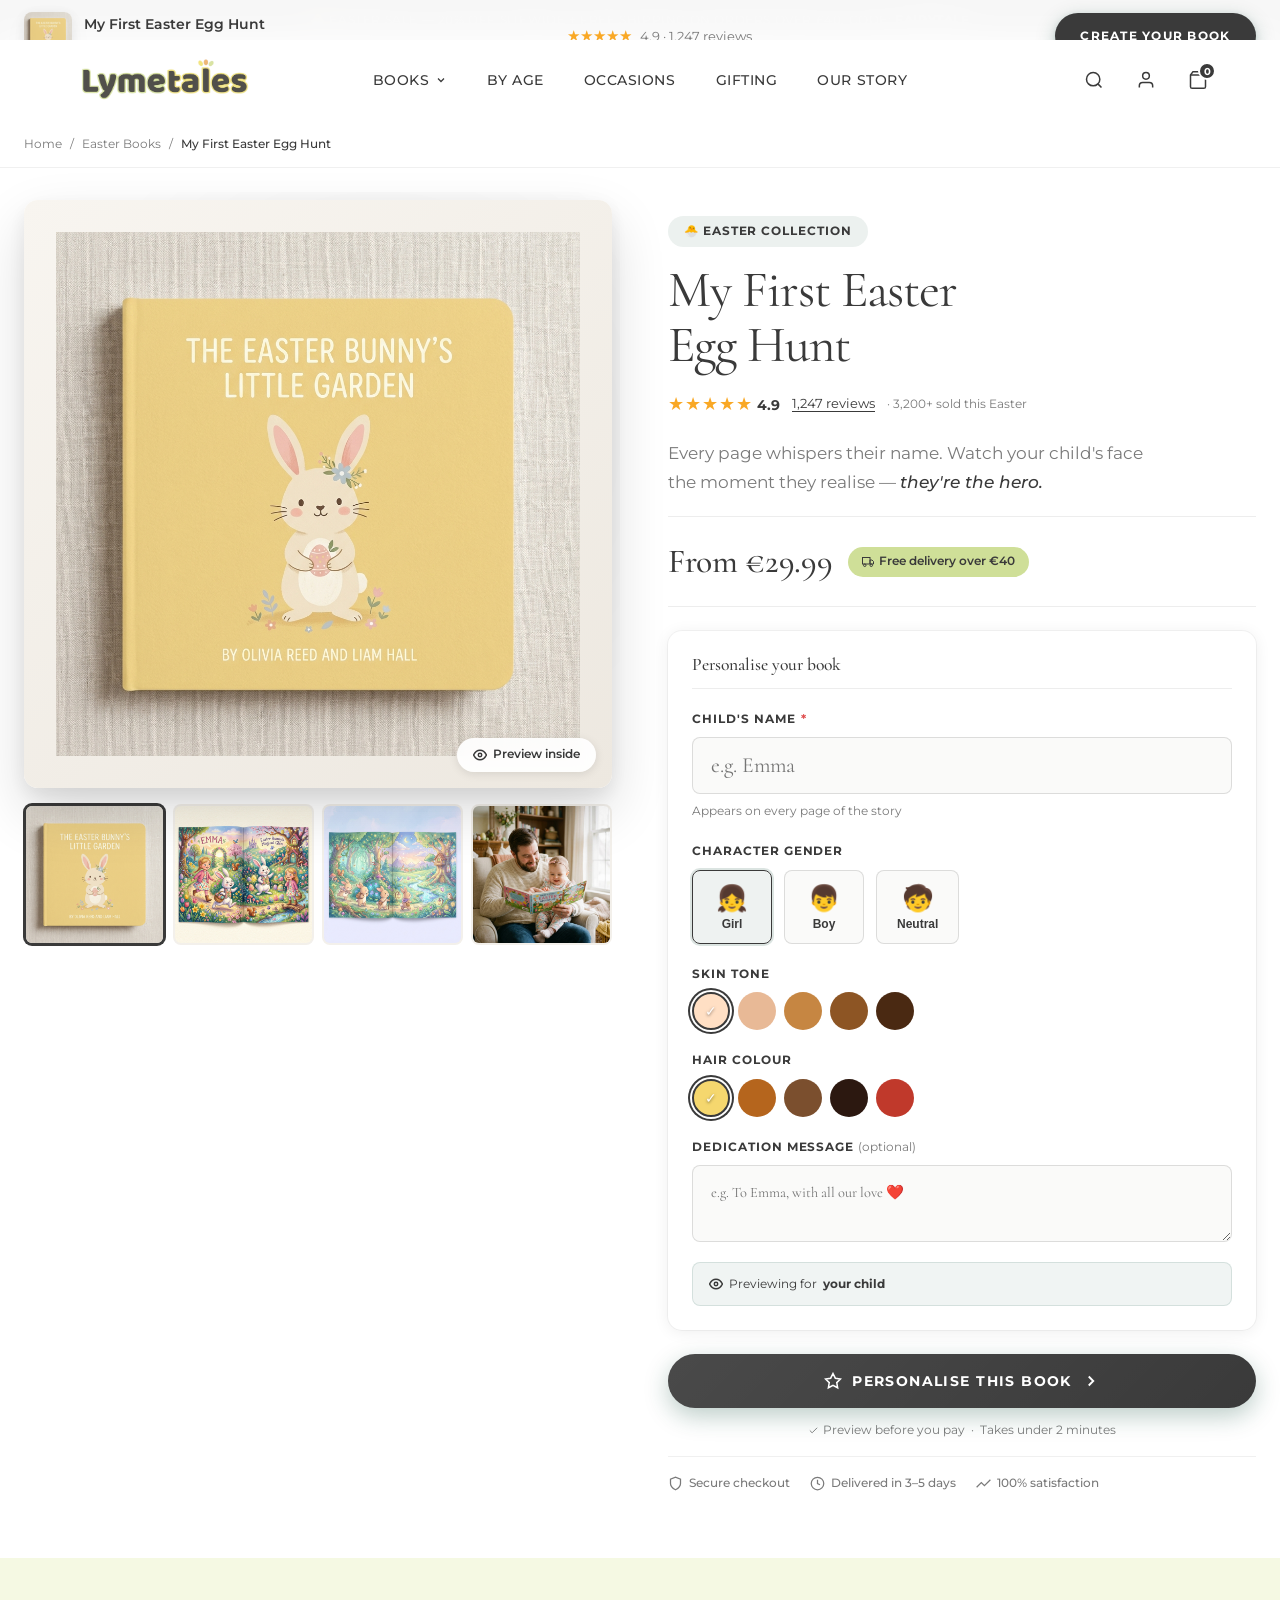
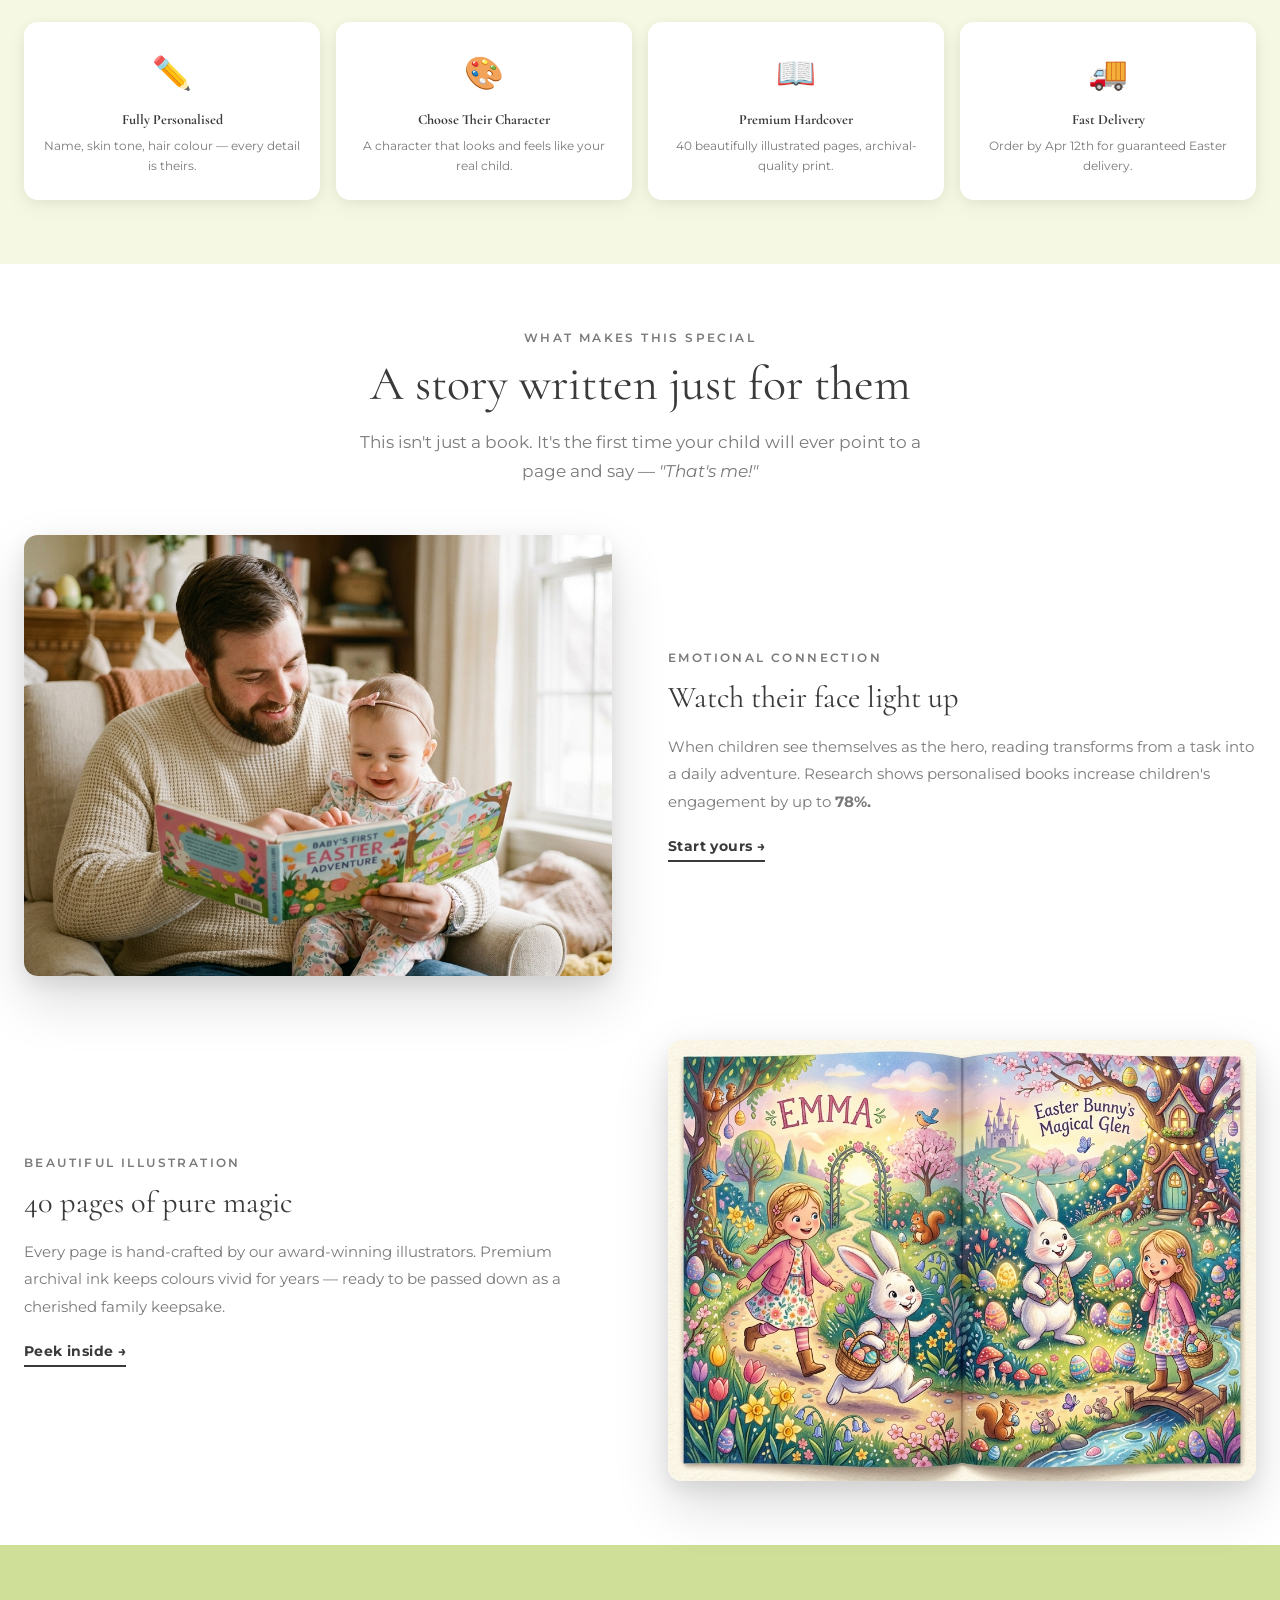
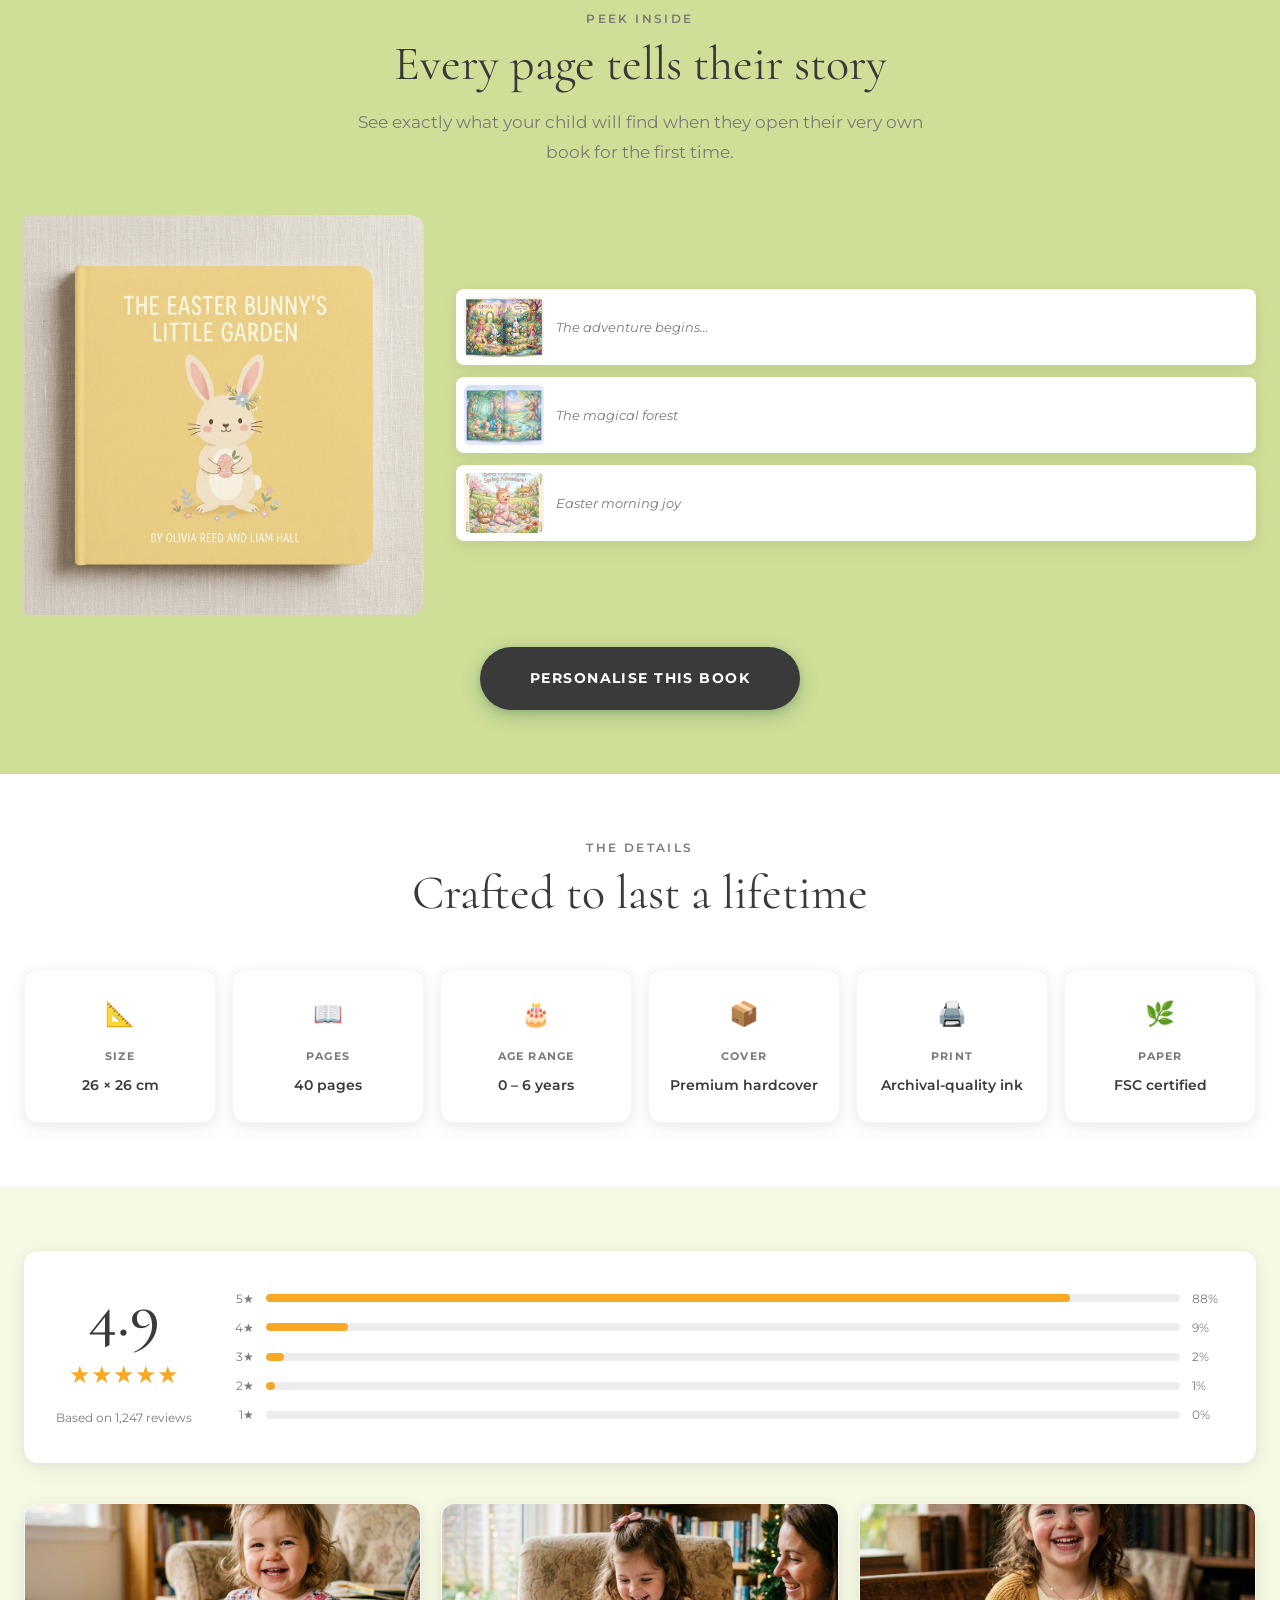
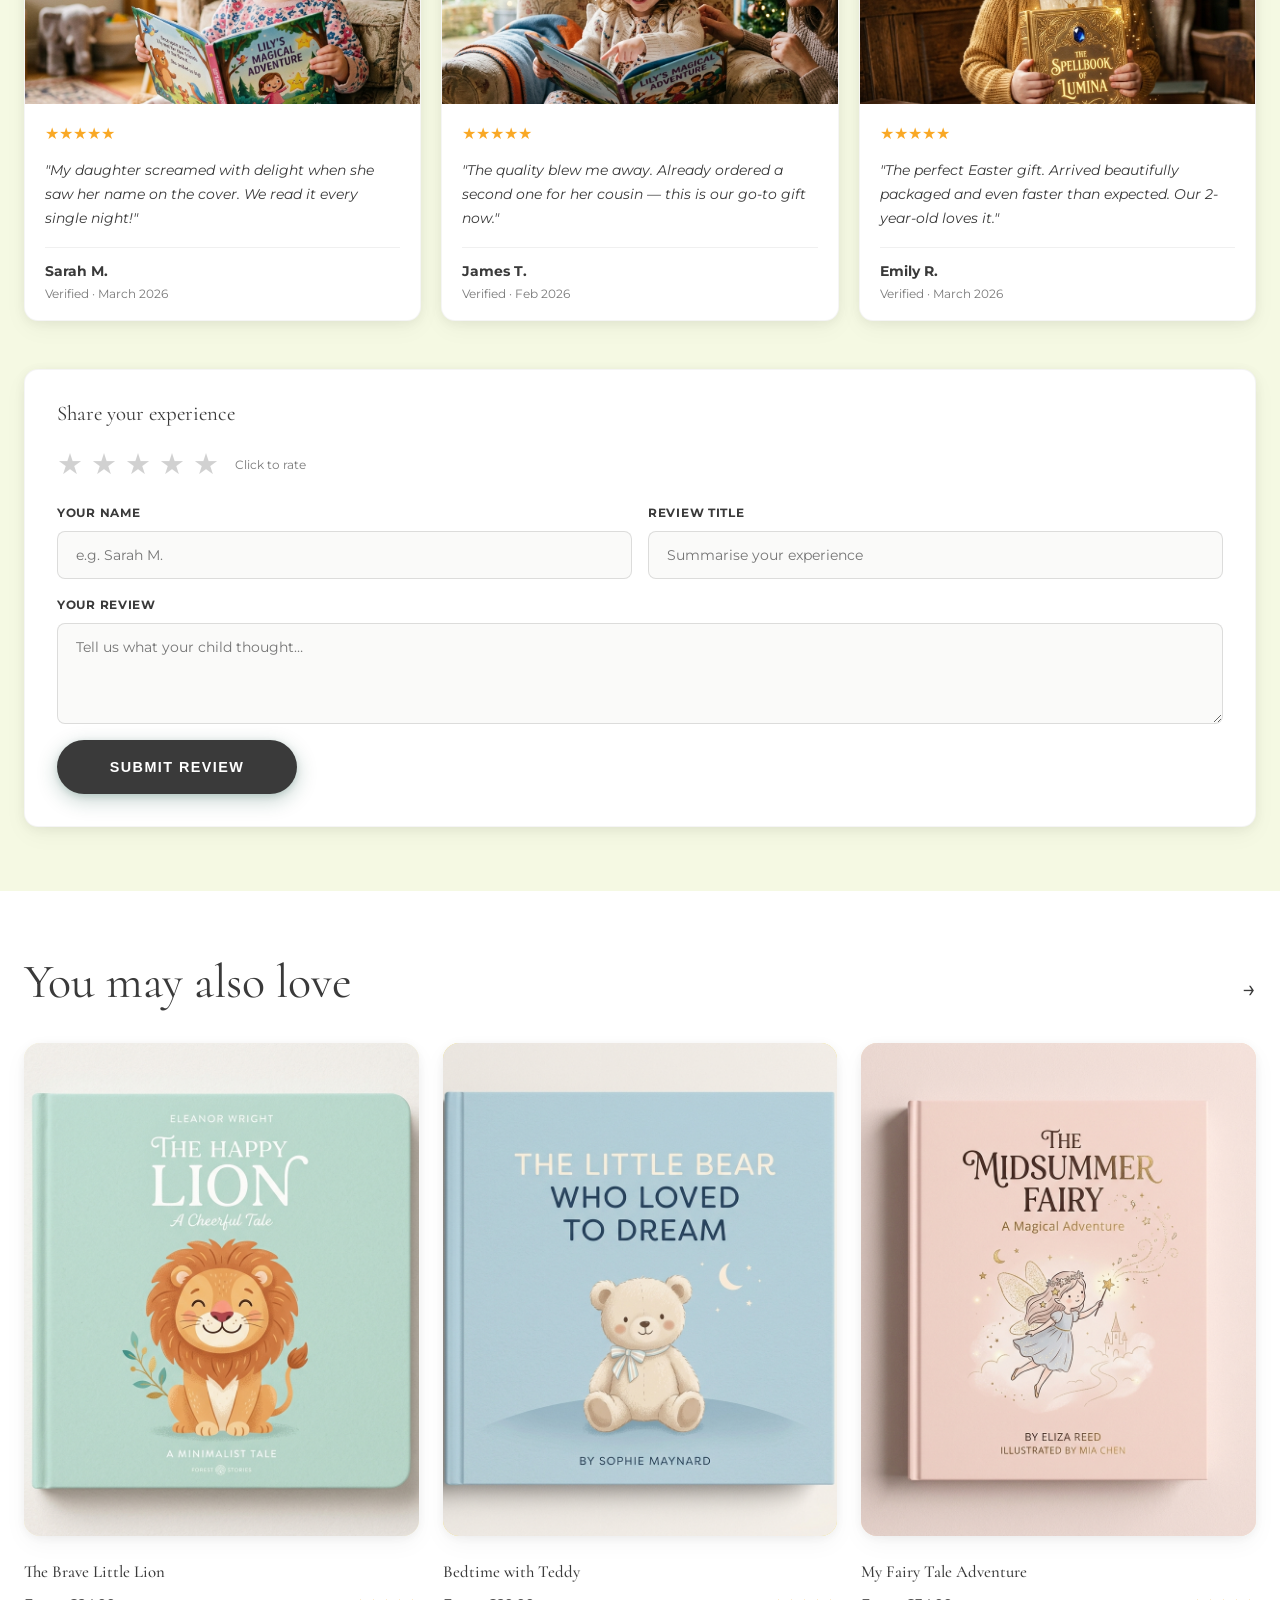
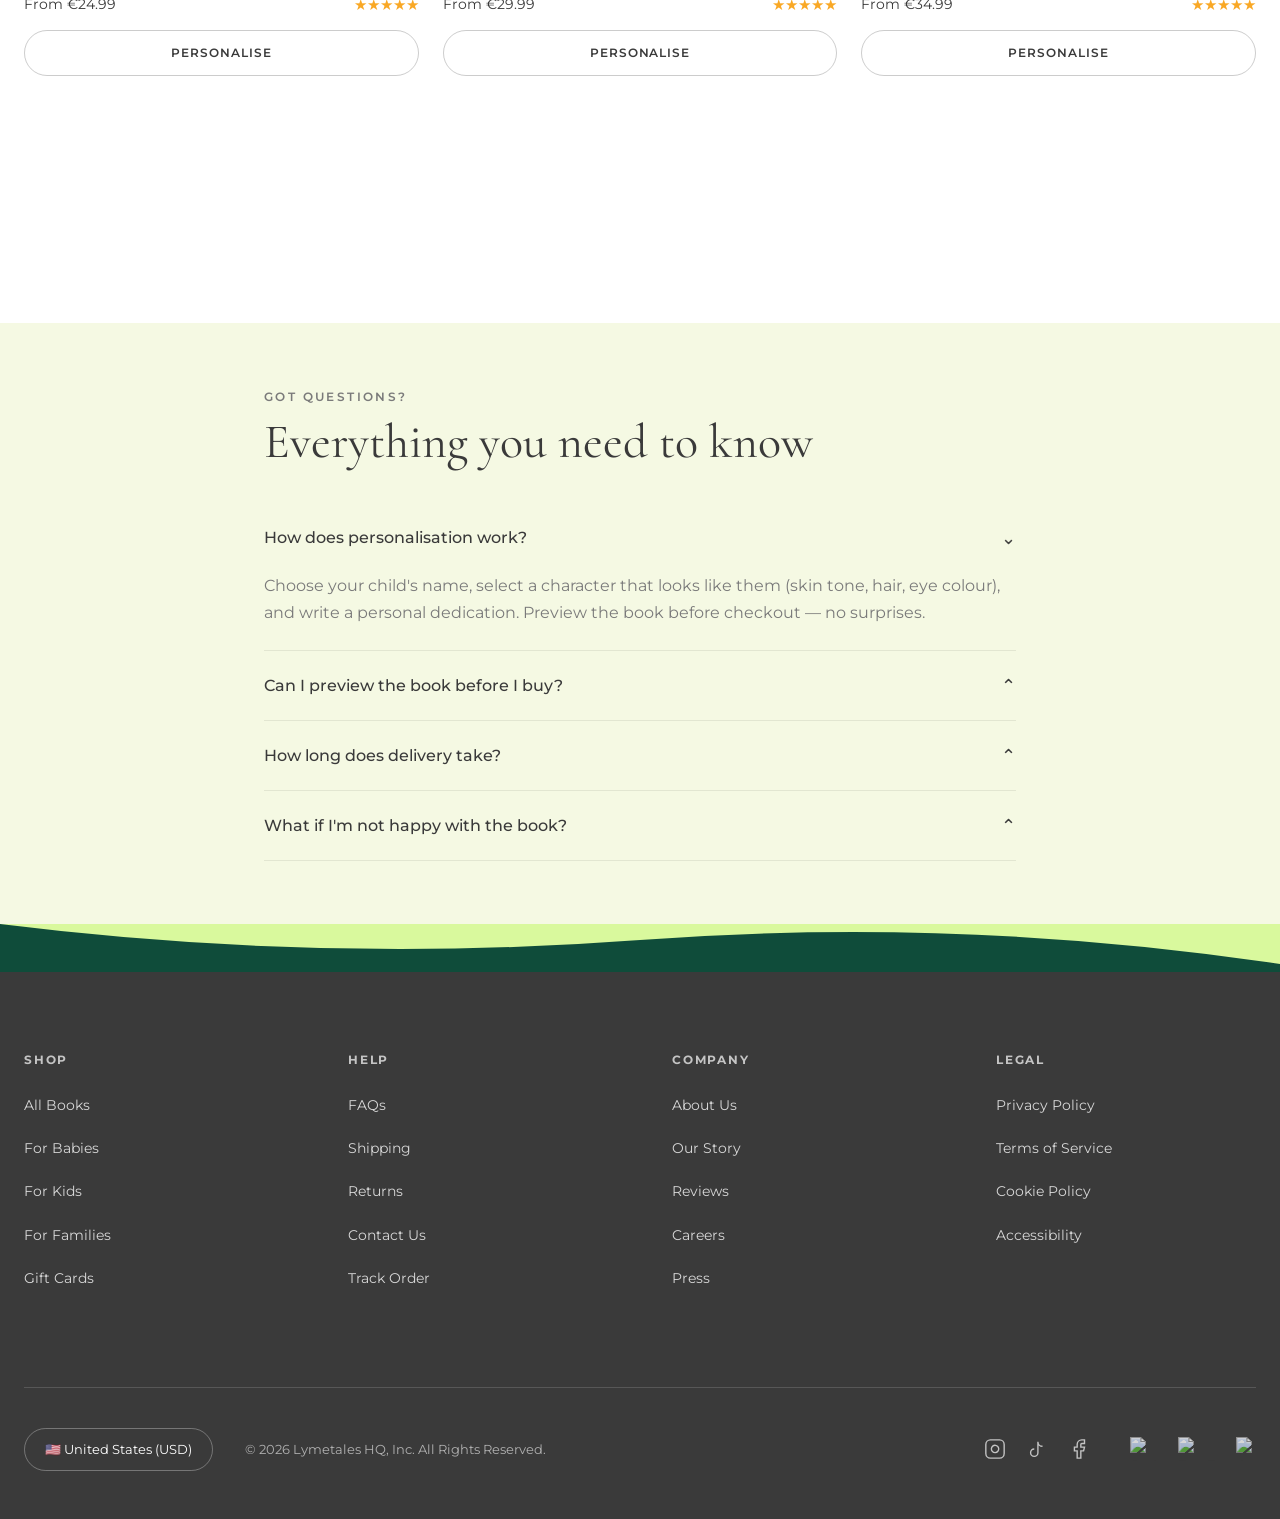
==== commit 2d988208: "Standardize FAQ and Shipping pages, and update global footer links" ====
--- a/lymetales/product.html
+++ b/lymetales/product.html
@@ -7,6 +7,8 @@
   <meta name="description" content="A magical personalised Easter storybook starring your child. Create a one-of-a-kind adventure today.">
   <link rel="stylesheet" href="style.css">
   <link rel="stylesheet" href="product.css">
+  <link rel="stylesheet" href="configurator.css">
+  <link rel="stylesheet" href="cart.css">
 </head>
 <body>
 
@@ -16,23 +18,62 @@
     <button class="announce-close" id="announce-close" aria-label="Dismiss">✕</button>
   </div>
 
-  <!-- NAVIGATION -->
+  <!-- PRIMARY NAVIGATION -->
   <header class="site-header" id="header">
     <div class="header-container">
-      <a href="index.html" class="logo">Lymetales.</a>
+
+      <!-- LEFT: Mobile Hamburger (hidden on desktop) -->
+      <button class="util-btn mobile-hamburger" id="hamburger-btn" aria-label="Open menu">
+        <svg width="22" height="22" viewBox="0 0 24 24" fill="none" stroke="currentColor" stroke-width="1.8"><path d="M3 12h18M3 6h18M3 18h18"/></svg>
+      </button>
+
+      <!-- LOGO -->
+      <a href="index.html" class="logo"><img src="assets/logo.png" alt="Lymetales Logo" class="nav-brand-img"></a>
+
+      <!-- CENTER: Nav links -->
       <nav class="main-nav desktop-only" aria-label="Primary navigation">
         <ul>
-          <li><a href="product.html">Books</a></li>
-          <li><a href="#">By Age</a></li>
-          <li><a href="#">Occasions</a></li>
-          <li><a href="#">Gifting</a></li>
-          <li><a href="#">Our Story</a></li>
+          <li class="has-mega">
+            <a href="product.html">Books <svg width="12" height="12" viewBox="0 0 24 24" fill="none" stroke="currentColor" stroke-width="2.5"><polyline points="6 9 12 15 18 9"/></svg></a>
+            <!-- MEGA MENU -->
+            <div class="mega-menu">
+              <div class="mega-container">
+                <div class="mega-categories">
+                  <h3>Shop by Category</h3>
+                  <ul>
+                    <li><a href="product.html">For Kids</a></li>
+                    <li><a href="product.html">For Babies & Toddlers</a></li>
+                    <li><a href="product.html">For Occasions</a></li>
+                    <li><a href="product.html">For Grown-Ups</a></li>
+                  </ul>
+                </div>
+                <!-- Featured Preview -->
+                <div class="mega-featured">
+                  <a href="product.html" class="mega-featured-card">
+                    <img src="assets/book_1.png" alt="Featured Book">
+                    <div class="mega-feat-info">
+                      <span class="mega-feat-badge">Bestseller</span>
+                      <h4>My First Easter Egg Hunt</h4>
+                      <p>Personalized magic starring your child.</p>
+                      <span class="mega-feat-link">Shop now →</span>
+                    </div>
+                  </a>
+                </div>
+              </div>
+            </div>
+          </li>
+          <li><a href="collection-age.html">By Age</a></li>
+          <li><a href="collection-occasions.html">Occasions</a></li>
+          <li><a href="collection-gifting.html">Gifting</a></li>
+          <li><a href="story.html">Our Story</a></li>
         </ul>
       </nav>
+
+      <!-- RIGHT: Utility icons -->
       <div class="header-utils">
-        <a href="#" class="util-btn desktop-only" aria-label="Search">
+        <button class="util-btn" id="searchTrigger" aria-label="Search">
           <svg width="20" height="20" viewBox="0 0 24 24" fill="none" stroke="currentColor" stroke-width="1.8"><circle cx="11" cy="11" r="8"/><path d="M21 21l-4.35-4.35"/></svg>
-        </a>
+        </button>
         <a href="#" class="util-btn desktop-only" aria-label="Account">
           <svg width="20" height="20" viewBox="0 0 24 24" fill="none" stroke="currentColor" stroke-width="1.8"><path d="M20 21v-2a4 4 0 0 0-4-4H8a4 4 0 0 0-4 4v2"/><circle cx="12" cy="7" r="4"/></svg>
         </a>
@@ -40,17 +81,35 @@
           <svg width="20" height="20" viewBox="0 0 24 24" fill="none" stroke="currentColor" stroke-width="1.8"><path d="M6 2L3 6v14a2 2 0 0 0 2 2h14a2 2 0 0 0 2-2V6l-3-4z"/><line x1="3" y1="6" x2="21" y2="6"/></svg>
           <span class="cart-count">0</span>
         </a>
-        <button class="util-btn mobile-only" id="hamburger-btn" aria-label="Open menu">
-          <svg width="22" height="22" viewBox="0 0 24 24" fill="none" stroke="currentColor" stroke-width="1.8"><path d="M3 12h18M3 6h18M3 18h18"/></svg>
-        </button>
-      </div>
+      </div>
+
     </div>
   </header>
+
+  <!-- SEARCH OVERLAY -->
+  <div class="search-overlay" id="searchOverlay">
+    <div class="search-container">
+      <button class="search-close" id="searchClose" aria-label="Close search">
+        <svg width="32" height="32" viewBox="0 0 24 24" fill="none" stroke="currentColor" stroke-width="1.5"><path d="M18 6L6 18M6 6l12 12"/></svg>
+      </button>
+      <div class="search-input-wrap">
+        <input type="text" class="search-input" placeholder="What are you looking for?" aria-label="Search bar" autocomplete="off">
+      </div>
+      <div class="search-suggestions">
+        <p>Popular searches</p>
+        <div class="search-pills">
+          <a href="#">Easter Books</a>
+          <a href="#">First Birthday</a>
+          <a href="#">Books for Mum</a>
+        </div>
+      </div>
+    </div>
+  </div>
 
   <!-- MOBILE MENU -->
   <div class="mobile-menu-overlay" id="mobile-menu">
     <div class="mobile-menu-header">
-      <a href="index.html" class="logo" style="color:var(--color-green-dark);">Lymetales.</a>
+      <a href="index.html" class="logo"><img src="assets/logo.png" alt="Lymetales Logo" class="nav-brand-img"></a>
       <button class="menu-close" id="menu-close-btn" aria-label="Close menu">
         <svg width="24" height="24" viewBox="0 0 24 24" fill="none" stroke="currentColor" stroke-width="2"><path d="M18 6L6 18M6 6l12 12"/></svg>
       </button>
@@ -58,10 +117,10 @@
     <nav class="mobile-nav">
       <ul>
         <li><a href="product.html">Books</a></li>
-        <li><a href="#">By Age</a></li>
-        <li><a href="#">Occasions</a></li>
-        <li><a href="#">Gifting</a></li>
-        <li><a href="#">Our Story</a></li>
+        <li><a href="collection-age.html">By Age</a></li>
+        <li><a href="collection-occasions.html">Occasions</a></li>
+        <li><a href="collection-gifting.html">Gifting</a></li>
+        <li><a href="story.html">Our Story</a></li>
       </ul>
     </nav>
     <div class="mobile-menu-footer">
@@ -488,18 +547,18 @@
     </section>
 
     <!-- ══════════════ S7: NEWSLETTER ══════════════ -->
-    <section class="pdp-newsletter fade-up">
-      <div class="container pdp-newsletter-inner">
-        <div>
-          <h2>Join over 1 million families</h2>
-          <p>Sign up to receive 20% off your first order, plus new story launches and exclusive offers.</p>
-        </div>
-        <form class="pdp-newsletter-form" novalidate>
-          <input type="email" placeholder="Your email address" required>
-          <button type="submit" class="btn-cta-primary btn-sm">Get 20% Off</button>
-        </form>
-      </div>
-    </section>
+  <section class="pdp-newsletter fade-up">
+    <div class="container pdp-newsletter-inner">
+      <div>
+        <h2 class="newsletter-heading">Get 10% off your first order</h2>
+        <p>Join our community and create magical moments for the children you love.</p>
+      </div>
+      <form class="pdp-newsletter-form" novalidate>
+        <input type="email" placeholder="Your email address" required>
+        <button type="submit" class="btn-cta-primary btn-sm">Subscribe</button>
+      </form>
+    </div>
+  </section>
 
     <!-- ══════════════ S8: FAQ ══════════════ -->
     <section class="faq-section padding-section fade-up">
@@ -548,24 +607,112 @@
       <path fill="#D9F99D" d="M0,0 Q360,40 720,16 T1440,40 V0 H0 Z"/>
     </svg>
   </div>
+  <!-- PREMIUM BRAND FOOTER -->
   <footer class="site-footer bg-dark-green">
     <div class="container">
       <div class="footer-columns">
-        <div class="footer-col"><h4>Contact Us</h4><ul><li>1-877-444-3319</li><li>Live Chat</li></ul></div>
-        <div class="footer-col"><h4>About Us</h4><ul><li><a href="#">Our Story</a></li><li><a href="#">Blog</a></li><li><a href="#">Press</a></li></ul></div>
-        <div class="footer-col"><h4>Customer Care</h4><ul><li><a href="#">Track Order</a></li><li><a href="#">My Account</a></li><li><a href="#">FAQs</a></li></ul></div>
-        <div class="footer-col"><h4>Partners</h4><ul><li><a href="#">Resellers</a></li><li><a href="#">Corporate Gifts</a></li></ul></div>
-        <div class="footer-col"><h4>Legal</h4><ul><li><a href="#">Privacy Policy</a></li><li><a href="#">Terms of Use</a></li></ul></div>
-      </div>
+        
+        <!-- COL 1: Shop -->
+        <div class="footer-col">
+          <button class="footer-accordion-trigger" aria-expanded="false">
+            Shop <span class="footer-icon">+</span>
+          </button>
+          <div class="footer-col-content">
+            <ul>
+              <li><a href="product.html">All Books</a></li>
+              <li><a href="collection-age.html">For Babies</a></li>
+              <li><a href="collection-age.html">For Kids</a></li>
+              <li><a href="collection-age.html">For Families</a></li>
+              <li><a href="collection-gifting.html">Gift Cards</a></li>
+            </ul>
+          </div>
+        </div>
+
+        <!-- COL 2: Help -->
+        <div class="footer-col">
+          <button class="footer-accordion-trigger" aria-expanded="false">
+            Help <span class="footer-icon">+</span>
+          </button>
+          <div class="footer-col-content">
+            <ul>
+              <li><a href="faq.html">FAQs</a></li>
+              <li><a href="shipping.html">Shipping</a></li>
+              <li><a href="#">Returns</a></li>
+              <li><a href="#">Contact Us</a></li>
+              <li><a href="#">Track Order</a></li>
+            </ul>
+          </div>
+        </div>
+
+        <!-- COL 3: Company -->
+        <div class="footer-col">
+          <button class="footer-accordion-trigger" aria-expanded="false">
+            Company <span class="footer-icon">+</span>
+          </button>
+          <div class="footer-col-content">
+            <ul>
+              <li><a href="story.html">About Us</a></li>
+              <li><a href="story.html">Our Story</a></li>
+              <li><a href="#">Reviews</a></li>
+              <li><a href="#">Careers</a></li>
+              <li><a href="#">Press</a></li>
+            </ul>
+          </div>
+        </div>
+
+        <!-- COL 4: Legal -->
+        <div class="footer-col">
+          <button class="footer-accordion-trigger" aria-expanded="false">
+            Legal <span class="footer-icon">+</span>
+          </button>
+          <div class="footer-col-content">
+            <ul>
+              <li><a href="#">Privacy Policy</a></li>
+              <li><a href="#">Terms of Service</a></li>
+              <li><a href="#">Cookie Policy</a></li>
+              <li><a href="#">Accessibility</a></li>
+            </ul>
+          </div>
+        </div>
+
+      </div>
+
+      <!-- FOOTER BOTTOM -->
       <div class="footer-bottom">
-        <div class="market-selector">🇺🇸 United States</div>
-        <p class="copyright">&copy; 2026 Lymetales. All Rights Reserved.</p>
-        <div class="social-links-footer"><a href="#">Instagram</a><a href="#">Facebook</a></div>
+        <div class="footer-bottom-left">
+          <div class="market-selector" aria-label="Change Market">
+            🇺🇸 United States (USD)
+          </div>
+          <p class="copyright">&copy; 2026 Lymetales HQ, Inc. All Rights Reserved.</p>
+        </div>
+        
+        <div class="footer-bottom-right">
+          <!-- Socials -->
+          <div class="social-links-footer">
+            <a href="#" aria-label="Instagram">
+              <svg width="22" height="22" viewBox="0 0 24 24" fill="none" stroke="currentColor" stroke-width="1.5"><rect x="2" y="2" width="20" height="20" rx="5" ry="5"></rect><path d="M16 11.37A4 4 0 1 1 12.63 8 4 4 0 0 1 16 11.37z"></path><line x1="17.5" y1="6.5" x2="17.51" y2="6.5"></line></svg>
+            </a>
+            <a href="#" aria-label="TikTok">
+              <svg width="22" height="22" viewBox="0 0 24 24" fill="none" stroke="currentColor" stroke-width="1.5"><path d="M9 12a4 4 0 1 0 4 4V4a5 5 0 0 0 5 5"></path></svg>
+            </a>
+            <a href="#" aria-label="Facebook">
+              <svg width="22" height="22" viewBox="0 0 24 24" fill="none" stroke="currentColor" stroke-width="1.5"><path d="M18 2h-3a5 5 0 0 0-5 5v3H7v4h3v8h4v-8h3l1-4h-4V7a1 1 0 0 1 1-1h3z"></path></svg>
+            </a>
+          </div>
+          <!-- Payments -->
+          <div class="payment-icons">
+            <img src="https://upload.wikimedia.org/wikipedia/commons/b/ba/Stripe_Logo%2C_revised_2016.svg" alt="Stripe" width="36" height="24">
+            <img src="https://upload.wikimedia.org/wikipedia/commons/b/b5/PayPal.svg" alt="PayPal" width="46" height="24">
+            <img src="https://upload.wikimedia.org/wikipedia/commons/f/fa/Apple_logo_black.svg" alt="Apple Pay" width="20" height="24">
+          </div>
+        </div>
       </div>
     </div>
   </footer>
 
   <script src="script.js"></script>
   <script src="product.js"></script>
+  <script src="configurator.js"></script>
+  <script src="cart.js"></script>
 </body>
 </html>
--- a/lymetales/style.css
+++ b/lymetales/style.css
@@ -6,18 +6,20 @@
 
 :root {
   /* Core Brand Colors */
-  --color-green-dark: #0F4C3A;
-  --color-cream: #FAFAF9;
+  --color-green-dark: #3A3A3A; /* Now Charcoal */
+  --color-brand-primary: #CFDF98; /* Lime Green */
+  --color-brand-secondary: #F2B26C; /* Apricot */
+  --color-cream: #F5F9E3; /* Pale Lime Cream */
   --color-white: #FFFFFF;
-  --color-text: #2C2C2C;
-  --color-muted: #777;
+  --color-text: #3A3A3A;
+  --color-muted: #7A7A7A;
 
   /* Pastel Palette */
-  --pastel-mint: #E1F3EA;
-  --pastel-yellow: #FEF9E7;
-  --pastel-blue: #EAF4FA;
-  --pastel-pink: #FDE0D9;
-  --pastel-green: #D9F99D;
+  --pastel-mint: #CFDF98; /* Lime Green */
+  --pastel-yellow: #FCF7CD; /* Pale Yellow */
+  --pastel-blue: #F6E367; /* Sunshine Yellow */
+  --pastel-pink: #FCE1C6; /* Pale Peach */
+  --pastel-green: #CFDF98; /* Lime Green */
 
   /* Typography */
   --font-heading: 'Cormorant', Georgia, serif;
@@ -139,100 +141,310 @@
 }
 .announce-close:hover { opacity: 1; }
 
-/* ==================== HEADER ==================== */
+/* ==================== HEADER (PREMIUM) ==================== */
 .site-header {
   background: var(--color-white);
-  border-bottom: 1px solid rgba(0,0,0,0.07);
   position: sticky;
   top: 0;
   z-index: 200;
-  transition: box-shadow 0.3s;
-}
+  transition: all 0.3s ease;
+  border-bottom: 1px solid rgba(0,0,0,0); /* invisible default border */
+}
+
+/* Scroll state */
 .site-header.scrolled {
-  box-shadow: 0 4px 24px rgba(0,0,0,0.08);
-  backdrop-filter: blur(8px);
-}
+  background: rgba(255, 255, 255, 0.85);
+  backdrop-filter: blur(12px);
+  -webkit-backdrop-filter: blur(12px);
+  box-shadow: 0 4px 32px rgba(0, 0, 0, 0.04);
+  border-bottom: 1px solid rgba(0, 0, 0, 0.04);
+}
+
 .header-container {
-  max-width: 1320px;
+  max-width: 1440px;
   margin: 0 auto;
-  padding: 0 var(--space-6);
-  display: grid;
-  grid-template-columns: auto 1fr auto; /* logo | nav | icons */
-  align-items: center;
-  gap: var(--space-6);
-  min-height: 72px;
-}
+  padding: 0 4rem; /* Generous spacing */
+  display: flex;
+  align-items: center;
+  justify-content: space-between;
+  min-height: 80px;
+}
+
+/* Mobile Hamburger (hidden on desktop) */
+.mobile-hamburger {
+  display: none !important;
+}
+
+/* LEFT: LOGO */
 .logo {
-  font-family: var(--font-heading);
-  font-size: 1.9rem;
-  font-weight: 400;
-  color: var(--color-green-dark);
-  letter-spacing: -0.02em;
-  white-space: nowrap;
-}
-
-/* CENTER nav */
-.main-nav { display: flex; justify-content: center; }
+  flex: 1; /* Pushes center to center */
+  display: flex;
+  align-items: center;
+  text-decoration: none;
+}
+
+.nav-brand-img {
+  height: 48px; /* Taller crisp svg */
+  width: auto;
+  object-fit: contain;
+}
+
+/* CENTER: NAV */
+.main-nav { 
+  display: flex; 
+  flex: 2; /* takes more space to truly center */
+  justify-content: center;
+}
+
 .main-nav ul {
   display: flex;
-  gap: var(--space-8);
+  gap: 2.5rem;
   align-items: center;
   list-style: none;
-}
+  margin: 0;
+  padding: 0;
+}
+
 .main-nav a {
-  font-size: 0.8rem;
+  font-size: 0.85rem;
   font-weight: 500;
-  letter-spacing: 0.06em;
+  letter-spacing: 0.04em;
   text-transform: uppercase;
-  color: var(--color-text);
-  padding: var(--space-2) 0;
-  position: relative;
+  color: var(--color-text-dark);
+  padding: 1rem 0;
+  text-decoration: none;
   display: inline-flex;
   align-items: center;
-  gap: 4px;
-}
-.main-nav a::after {
-  content: '';
+  gap: 6px;
+  transition: opacity 0.2s ease, color 0.2s ease;
+}
+
+.main-nav a:hover {
+  opacity: 0.6;
+}
+
+/* Mega Menu Setup */
+.has-mega {
+  position: static; /* so dropdown can span wider */
+}
+.mega-menu {
   position: absolute;
-  bottom: -2px; left: 0; width: 0; height: 1.5px;
-  background: var(--color-green-dark);
-  transition: width 0.25s ease;
-}
-.main-nav a:hover::after { width: 100%; }
-
-/* RIGHT utility icons */
+  top: 100%;
+  left: 0;
+  width: 100%;
+  background: #fff;
+  opacity: 0;
+  visibility: hidden;
+  transform: translateY(10px);
+  transition: all 0.3s cubic-bezier(0.16, 1, 0.3, 1);
+  box-shadow: 0 12px 48px rgba(0,0,0,0.06);
+  border-top: 1px solid rgba(0,0,0,0.05);
+  border-radius: 0 0 16px 16px;
+}
+.has-mega:hover .mega-menu {
+  opacity: 1;
+  visibility: visible;
+  transform: translateY(0);
+}
+
+.mega-container {
+  max-width: 1200px;
+  margin: 0 auto;
+  padding: 3rem 4rem;
+  display: flex;
+  gap: 4rem;
+}
+
+.mega-categories {
+  flex: 1;
+}
+.mega-categories h3 {
+  font-size: 0.85rem;
+  text-transform: uppercase;
+  letter-spacing: 0.05em;
+  color: #888;
+  margin-bottom: 1.5rem;
+}
+.mega-categories ul {
+  display: flex;
+  flex-direction: column;
+  gap: 1rem;
+}
+.mega-categories a {
+  text-transform: none;
+  font-family: var(--font-serif);
+  font-size: 1.5rem;
+  padding: 0;
+  letter-spacing: 0;
+}
+
+.mega-featured {
+  flex: 1;
+  border-left: 1px solid rgba(0,0,0,0.05);
+  padding-left: 4rem;
+}
+.mega-featured-card {
+  display: flex;
+  gap: 1.5rem;
+  align-items: center;
+  text-decoration: none !important;
+  color: inherit !important;
+  opacity: 1 !important;
+  padding: 0 !important;
+}
+.mega-featured-card:hover .mega-feat-link {
+  text-decoration: underline;
+}
+.mega-featured-card img {
+  width: 120px;
+  border-radius: 4px;
+  box-shadow: -4px 4px 12px rgba(0,0,0,0.1);
+  transform: perspective(600px) rotateY(-15deg);
+}
+.mega-feat-badge {
+  display: inline-block;
+  font-size: 0.7rem;
+  text-transform: uppercase;
+  background: var(--pastel-yellow);
+  padding: 2px 8px;
+  border-radius: 20px;
+  font-weight: 600;
+  margin-bottom: 0.5rem;
+}
+.mega-feat-info h4 {
+  font-family: var(--font-serif);
+  font-size: 1.25rem;
+  margin: 0 0 0.25rem 0;
+}
+.mega-feat-info p {
+  font-size: 0.9rem;
+  color: #666;
+  margin: 0 0 0.5rem 0;
+}
+.mega-feat-link {
+  font-size: 0.85rem;
+  font-weight: 600;
+  color: var(--color-green-dark);
+}
+
+/* RIGHT: UTILS */
 .header-utils {
   display: flex;
-  align-items: center;
-  gap: var(--space-3);
+  flex: 1;
+  align-items: center;
   justify-content: flex-end;
-}
+  gap: 1rem;
+}
+
 .util-btn {
   background: none; border: none; cursor: pointer;
-  color: var(--color-text); display: flex; align-items: center;
-  padding: 6px; border-radius: 50%;
-  transition: background 0.2s, color 0.2s;
+  color: var(--color-text-dark); 
+  display: flex; align-items: center; justify-content: center;
+  padding: 8px; border-radius: 50%;
+  transition: background 0.2s, transform 0.2s;
   position: relative;
 }
-.util-btn:hover { background: var(--color-cream); color: var(--color-green-dark); }
+.util-btn:hover { background: var(--color-cream); transform: scale(1.05); }
+
 .util-cart { position: relative; }
 .cart-count {
-  position: absolute; top: 0; right: 0;
+  position: absolute; top: 0px; right: 0px;
   background: var(--color-green-dark); color: #fff;
-  font-size: 0.6rem; font-weight: 700;
-  width: 16px; height: 16px;
+  font-size: 0.65rem; font-weight: 700;
+  width: 18px; height: 18px;
   border-radius: 50%; display: flex;
   align-items: center; justify-content: center;
-  line-height: 1;
-}
-
-@media(max-width: 1024px) {
-  .main-nav ul { gap: var(--space-6); }
-}
-@media(max-width: 768px) {
-  .header-container { grid-template-columns: auto 1fr; }
-  .main-nav { display: none; }
-  .util-btn.desktop-only { display: none; }
+  border: 2px solid #fff;
+  transition: transform 0.3s cubic-bezier(0.175, 0.885, 0.32, 1.275);
+}
+
+/* ==================== SEARCH OVERLAY ==================== */
+.search-overlay {
+  position: fixed;
+  top: 0; left: 0; width: 100%; height: 100vh;
+  background: rgba(255, 255, 255, 0.98);
+  z-index: 9999;
+  display: flex;
+  opacity: 0;
+  visibility: hidden;
+  transition: all 0.3s ease;
+  backdrop-filter: blur(10px);
+}
+.search-overlay.open {
+  opacity: 1;
+  visibility: visible;
+}
+.search-container {
+  width: 100%;
+  max-width: 800px;
+  margin: 10vh auto 0;
+  padding: 0 2rem;
+  position: relative;
+}
+.search-close {
+  position: absolute;
+  top: -4rem; right: 2rem;
+  background: none; border: none; cursor: pointer;
+  color: #333; transition: transform 0.2s;
+}
+.search-close:hover { transform: rotate(90deg); }
+.search-input-wrap {
+  border-bottom: 2px solid #ccc;
+  margin-bottom: 2rem;
+}
+.search-input {
+  width: 100%;
+  font-family: var(--font-serif);
+  font-size: 3rem;
+  color: var(--color-green-dark);
+  border: none;
+  background: transparent;
+  padding: 1rem 0;
+  outline: none;
+}
+.search-input::placeholder { color: #ccc; }
+
+.search-suggestions p {
+  font-size: 0.85rem; text-transform: uppercase; letter-spacing: 0.05em; color: #888;
+}
+.search-pills {
+  display: flex; gap: 1rem; flex-wrap: wrap; margin-top: 1rem;
+}
+.search-pills a {
+  display: inline-block; padding: 0.5rem 1.25rem;
+  background: var(--color-cream); color: var(--color-text-dark);
+  text-decoration: none; border-radius: 20px; font-size: 0.9rem;
+  transition: background 0.2s;
+}
+.search-pills a:hover { background: #e0e6d9; }
+
+/* Responsive Header */
+@media (max-width: 1024px) {
+  .header-container { padding: 0 2rem; }
+  .main-nav ul { gap: 1.5rem; }
+}
+
+@media (max-width: 768px) {
+  .header-container {
+    padding: 0 1rem;
+    min-height: 70px;
+  }
+  .desktop-only { display: none !important; }
+  
+  /* Make mobile layout: Hamburger - Logo - Icons */
+  .mobile-hamburger {
+    display: flex !important;
+    flex: 1;
+    justify-content: flex-start;
+  }
+  .logo {
+    flex: 2;
+    text-align: center;
+  }
+  .header-utils {
+    flex: 1;
+    justify-content: flex-end;
+  }
 }
 
 /* ==================== WAVY DIVIDERS ==================== */
@@ -714,71 +926,624 @@
 .accordion-content p { color: var(--color-muted); }
 .accordion-item.open .accordion-content { display: block; }
 
+/* FAQ PAGE ENHANCEMENTS */
+.faq-hero-main {
+  padding: 8rem 0 4rem;
+  text-align: center;
+  background: var(--color-cream);
+}
+.faq-hero-main h1 {
+  font-family: var(--font-heading);
+  font-size: 4rem;
+  margin-bottom: var(--space-4);
+  color: var(--color-green-dark);
+}
+.faq-hero-main p {
+  font-size: 1.15rem;
+  color: var(--color-text);
+  opacity: 0.8;
+  max-width: 600px;
+  margin: 0 auto;
+}
+
+.faq-categories {
+  display: flex;
+  flex-wrap: wrap;
+  gap: 0.75rem;
+  justify-content: center;
+  margin: 4rem 0 3rem;
+}
+
+.faq-chip {
+  background: #fff;
+  border: 1px solid rgba(0,0,0,0.08);
+  border-radius: var(--radius-pill);
+  padding: 0.6rem 1.5rem;
+  font-family: var(--font-body);
+  font-size: 0.9rem;
+  font-weight: 500;
+  color: var(--color-text);
+  cursor: pointer;
+  transition: all 0.3s ease;
+  box-shadow: var(--shadow-sm);
+}
+
+.faq-chip:hover {
+  transform: translateY(-2px);
+  box-shadow: var(--shadow-md);
+}
+
+.faq-chip.active {
+  background: var(--color-brand-primary);
+  border-color: var(--color-brand-primary);
+  color: var(--color-green-dark);
+}
+
+.faq-item-wrapper {
+  max-width: 800px;
+  margin: 0 auto;
+  min-height: 400px;
+}
+
+.faq-item-wrapper .accordion-item:last-child {
+  border-bottom: none;
+}
+
+.faq-item-wrapper .accordion-trigger {
+  font-family: var(--font-heading);
+  font-size: 1.5rem;
+  padding: var(--space-8) 0;
+}
+
+/* Initially hide items that don't match the current category filter */
+.faq-item-wrapper .accordion-item.hide {
+  display: none !important;
+}
+
+/* STILL NEED HELP CTA */
+.faq-support-section {
+  padding: 8rem 0;
+  background: #fff;
+}
+
+.support-hero-card {
+  max-width: 800px;
+  margin: 0 auto;
+  background: var(--color-brand-primary);
+  border-radius: var(--radius-lg);
+  padding: 4rem;
+  text-align: center;
+  box-shadow: var(--shadow-md);
+  position: relative;
+  overflow: hidden;
+}
+
+.support-hero-card h2 {
+  font-size: 2.5rem;
+  margin-bottom: var(--space-4);
+}
+
+.support-hero-card p {
+  font-size: 1.15rem;
+  margin-bottom: var(--space-8);
+  opacity: 0.9;
+}
+
+.support-btn-group {
+  display: flex;
+  justify-content: center;
+  gap: var(--space-4);
+  align-items: center;
+}
+
+@media(max-width: 768px) {
+  .faq-hero-main h1 { font-size: 2.5rem; }
+  .faq-item-wrapper .accordion-trigger { font-size: 1.25rem; }
+  .support-hero-card { padding: 3rem 1.5rem; }
+  .support-btn-group { flex-direction: column; }
+}
+
+/* ==================== STANDARD INFORMATION PAGE (SHIPPING/LEGAL) ==================== */
+.info-page-hero {
+  padding: 6rem 0 3rem;
+  text-align: center;
+  border-bottom: 1px solid rgba(0,0,0,0.05);
+  background: var(--color-cream);
+}
+.info-page-hero h1 {
+  font-family: var(--font-heading);
+  font-size: 3.5rem;
+  margin-bottom: var(--space-2);
+  color: var(--color-green-dark);
+}
+.info-page-hero p {
+  font-size: 1.15rem;
+  max-width: 600px;
+  margin: 0 auto;
+  opacity: 0.7;
+}
+
+.doc-section {
+  padding: 5rem 0;
+  max-width: 900px;
+  margin: 0 auto;
+  border-bottom: 1px solid rgba(0,0,0,0.05);
+}
+.doc-section:last-of-type { border-bottom: none; }
+.doc-section h2 {
+  font-size: 2rem;
+  margin-bottom: 2.5rem;
+  color: var(--color-green-dark);
+}
+
+/* UNIFIED SHIPPING TABLE */
+.standard-table-wrap {
+  overflow-x: auto;
+  margin: 2rem 0;
+  border-radius: var(--radius-md);
+  border: 1px solid rgba(0,0,0,0.08);
+}
+.standard-table {
+  width: 100%;
+  border-collapse: collapse;
+  text-align: left;
+  background: #fff;
+}
+.standard-table th {
+  padding: 1.25rem 1.5rem;
+  background: var(--color-cream);
+  font-size: 0.85rem;
+  text-transform: uppercase;
+  letter-spacing: 0.05em;
+  font-weight: 700;
+  color: var(--color-muted);
+  border-bottom: 1px solid rgba(0,0,0,0.08);
+}
+.standard-table td {
+  padding: 1.5rem;
+  border-bottom: 1px solid rgba(0,0,0,0.05);
+  font-size: 1rem;
+  vertical-align: middle;
+}
+.standard-table tr:hover td {
+  background: rgba(0,0,0,0.01);
+}
+
+/* VERTICAL PROCESS LIST */
+.vertical-process {
+  list-style: none;
+  padding: 0;
+  margin: 0;
+}
+.process-step {
+  display: flex;
+  gap: 2rem;
+  margin-bottom: 3rem;
+  position: relative;
+}
+.process-step:not(:last-child)::after {
+  content: "";
+  position: absolute;
+  left: 20px;
+  top: 50px;
+  bottom: -40px;
+  width: 1px;
+  background: rgba(0,0,0,0.1);
+}
+.step-marker {
+  width: 42px;
+  height: 42px;
+  background: var(--color-green-dark);
+  color: #fff;
+  border-radius: 50%;
+  display: flex;
+  align-items: center;
+  justify-content: center;
+  flex-shrink: 0;
+  font-weight: 700;
+  font-size: 1.1rem;
+}
+.step-content h4 {
+  font-size: 1.25rem;
+  margin-bottom: 0.5rem;
+  color: var(--color-green-dark);
+}
+.step-content p {
+  color: var(--color-muted);
+  line-height: 1.6;
+}
+
+/* DOCUMENT TYPOGRAPHY */
+.doc-text-block {
+  font-size: 1.05rem;
+  line-height: 1.8;
+  color: var(--color-text);
+}
+.doc-text-block p {
+  margin-bottom: 1.5rem;
+}
+.doc-list {
+  list-style: none;
+  padding: 0;
+}
+.doc-list li {
+  position: relative;
+  padding-left: 1.75rem;
+  margin-bottom: 1.25rem;
+}
+.doc-list li::before {
+  content: "→";
+  position: absolute;
+  left: 0;
+  color: var(--color-green-dark);
+  font-weight: 700;
+}
+
+@media(max-width: 768px) {
+  .info-page-hero h1 { font-size: 2.5rem; }
+  .doc-section { padding: 4rem 1.5rem; }
+  .process-step { gap: 1.25rem; }
+}
+
+/* ==================== SHIPPING PAGE ==================== */
+.shipping-hero {
+  padding: 8rem 0 4rem;
+  text-align: center;
+  background: var(--color-cream);
+}
+.shipping-hero h1 {
+  font-family: var(--font-heading);
+  font-size: 4rem;
+  margin-bottom: var(--space-4);
+  color: var(--color-green-dark);
+}
+.shipping-hero p {
+  font-size: 1.15rem;
+  color: var(--color-text);
+  opacity: 0.8;
+  max-width: 600px;
+  margin: 0 auto;
+}
+
+.shipping-summary-grid {
+  display: grid;
+  grid-template-columns: repeat(3, 1fr);
+  gap: 2rem;
+  margin: 4rem 0;
+}
+
+.shipping-stat-card {
+  background: #fff;
+  padding: 2.5rem 2rem;
+  border-radius: var(--radius-md);
+  text-align: center;
+  box-shadow: var(--shadow-sm);
+  border: 1px solid rgba(0,0,0,0.05);
+  transition: transform 0.3s ease, box-shadow 0.3s ease;
+}
+.shipping-stat-card:hover {
+  transform: translateY(-5px);
+  box-shadow: var(--shadow-md);
+}
+.shipping-stat-card .icon {
+  font-size: 2.5rem;
+  margin-bottom: 1.5rem;
+  display: block;
+}
+.shipping-stat-card h3 {
+  font-size: 0.9rem;
+  text-transform: uppercase;
+  letter-spacing: 0.1em;
+  color: var(--color-muted);
+  margin-bottom: 0.5rem;
+}
+.shipping-stat-card p {
+  font-family: var(--font-heading);
+  font-size: 1.75rem;
+  color: var(--color-green-dark);
+}
+
+.shipping-table-wrap {
+  margin: 4rem 0;
+  overflow-x: auto;
+}
+.shipping-table {
+  width: 100%;
+  border-collapse: collapse;
+  text-align: left;
+}
+.shipping-table th {
+  padding: 1.5rem;
+  background: rgba(0,0,0,0.02);
+  font-family: var(--font-body);
+  font-weight: 600;
+  color: var(--color-green-dark);
+  border-bottom: 2px solid var(--color-green-dark);
+}
+.shipping-table td {
+  padding: 1.5rem;
+  border-bottom: 1px solid rgba(0,0,0,0.06);
+  font-size: 1rem;
+}
+.shipping-table tr:last-child td {
+  border-bottom: none;
+}
+
+.process-steps-section {
+  padding: 6rem 0;
+  background: var(--pastel-yellow);
+  border-radius: var(--radius-lg);
+  margin: 4rem 0;
+}
+.process-steps-section h2 {
+  text-align: center;
+  margin-bottom: 4rem;
+}
+.process-grid {
+  display: grid;
+  grid-template-columns: repeat(4, 1fr);
+  gap: 2rem;
+  max-width: 1000px;
+  margin: 0 auto;
+}
+.process-item {
+  text-align: center;
+}
+.process-num {
+  width: 50px;
+  height: 50px;
+  background: var(--color-green-dark);
+  color: #fff;
+  border-radius: 50%;
+  display: flex;
+  align-items: center;
+  justify-content: center;
+  margin: 0 auto 1.5rem;
+  font-family: var(--font-heading);
+  font-size: 1.5rem;
+}
+.process-item h4 {
+  font-size: 1.25rem;
+  margin-bottom: 1rem;
+}
+.process-item p {
+  font-size: 0.95rem;
+  color: var(--color-muted);
+  line-height: 1.6;
+}
+
+.shipping-notes-box {
+  background: #fff;
+  border-left: 4px solid var(--color-brand-secondary);
+  padding: 2.5rem;
+  border-radius: 0 var(--radius-md) var(--radius-md) 0;
+  margin: 4rem 0;
+  box-shadow: var(--shadow-sm);
+}
+.shipping-notes-box h3 {
+  margin-bottom: 1.5rem;
+}
+.shipping-notes-box ul {
+  list-style: none;
+}
+.shipping-notes-box li {
+  position: relative;
+  padding-left: 1.5rem;
+  margin-bottom: 1rem;
+  color: var(--color-text);
+}
+.shipping-notes-box li::before {
+  content: "•";
+  position: absolute;
+  left: 0;
+  color: var(--color-brand-secondary);
+  font-weight: bold;
+}
+
+@media(max-width: 900px) {
+  .shipping-hero h1 { font-size: 2.5rem; }
+  .shipping-summary-grid { grid-template-columns: 1fr; }
+  .process-grid { grid-template-columns: 1fr 1fr; }
+}
+@media(max-width: 600px) {
+  .process-grid { grid-template-columns: 1fr; }
+}
+
 /* ==================== NEWSLETTER ==================== */
-.newsletter-block { padding: var(--space-16) 0; text-align: center; }
-.newsletter-block h2 { margin-bottom: var(--space-6); }
+.newsletter-block { 
+  padding: 6rem 0; 
+  text-align: center; 
+}
+.newsletter-heading {
+  font-family: var(--font-serif);
+  font-size: 2.5rem;
+  margin-bottom: var(--space-4);
+}
 .newsletter-form-inline {
   display: flex; gap: var(--space-3);
-  max-width: 480px; margin: 0 auto;
+  max-width: 520px; margin: 0 auto;
 }
 .newsletter-form-inline input {
-  flex: 1; padding: 1rem 1.5rem;
-  border: 2px solid rgba(0,0,0,0.1); border-radius: var(--radius-pill);
-  font-family: var(--font-body); font-size: 0.9rem;
+  flex: 1; padding: 1.25rem 1.5rem;
+  border: 1px solid rgba(0,0,0,0.1); 
+  border-radius: var(--radius-pill);
+  font-family: var(--font-body); font-size: 1rem;
   background: #fff; outline: none;
-}
-.newsletter-form-inline input:focus { border-color: var(--color-green-dark); }
+  transition: box-shadow 0.3s;
+}
+.newsletter-form-inline input:focus { 
+  box-shadow: 0 0 0 2px var(--color-green-dark); 
+  border-color: transparent;
+}
 @media(max-width: 520px) {
   .newsletter-form-inline { flex-direction: column; }
   .newsletter-form-inline input { text-align: center; }
 }
 
-/* ==================== FOOTER ==================== */
+/* ==================== PREMIUM FOOTER ==================== */
 .site-footer {
-  padding: var(--space-16) 0 var(--space-8);
+  padding: 5rem 0 3rem;
 }
 .footer-columns {
   display: grid;
-  grid-template-columns: repeat(5, 1fr);
-  gap: var(--space-6);
-  margin-bottom: var(--space-16);
-}
-.footer-col h4 {
+  grid-template-columns: repeat(4, 1fr);
+  gap: 4rem;
+  margin-bottom: 5rem;
+}
+
+.footer-accordion-trigger {
+  width: 100%;
+  text-align: left;
+  background: none;
+  border: none;
+  padding: 0;
   font-family: var(--font-body);
-  font-size: 0.72rem;
+  font-size: 0.75rem;
   font-weight: 700;
   letter-spacing: 0.15em;
   text-transform: uppercase;
+  margin-bottom: var(--space-6);
+  color: rgba(255,255,255,0.7);
+  cursor: default; /* Desktop default */
+  display: flex;
+  justify-content: space-between;
+  align-items: center;
+}
+.footer-icon {
+  display: none; /* Hidden on desktop */
+  font-size: 1.2rem;
+  font-weight: 400;
+  transition: transform 0.3s;
+}
+
+.footer-col-content ul {
+  list-style: none;
+  padding: 0; margin: 0;
+}
+.footer-col-content li {
   margin-bottom: var(--space-4);
-  color: rgba(255,255,255,0.6);
-}
-.footer-col ul li {
-  margin-bottom: var(--space-3);
-  font-size: 0.85rem;
+}
+.footer-col-content a {
+  font-size: 0.9rem;
+  color: #fff;
+  text-decoration: none;
+  opacity: 0.8;
+  transition: opacity 0.2s, color 0.2s;
+}
+.footer-col-content a:hover {
+  opacity: 1;
+  text-decoration: underline;
+  text-underline-offset: 4px;
+}
+.footer-col-content li:not(li:has(a)) {
+  font-size: 0.9rem;
   color: rgba(255,255,255,0.8);
 }
-.footer-col a:hover { color: #fff; }
-.footer-col li:not(li:has(a)) { color: rgba(255,255,255,0.8); }
+
+/* Footer Bottom Layout */
 .footer-bottom {
-  display: flex; align-items: center; justify-content: space-between;
-  border-top: 1px solid rgba(255,255,255,0.1);
-  padding-top: var(--space-6);
-  flex-wrap: wrap; gap: var(--space-4);
-}
+  display: flex; 
+  align-items: center; 
+  justify-content: space-between;
+  border-top: 1px solid rgba(255,255,255,0.15);
+  padding-top: 2.5rem;
+  flex-wrap: wrap; 
+  gap: 2rem;
+}
+.footer-bottom-left {
+  display: flex;
+  align-items: center;
+  gap: 2rem;
+  flex-wrap: wrap;
+}
+.footer-bottom-right {
+  display: flex;
+  align-items: center;
+  gap: 2.5rem;
+  flex-wrap: wrap;
+}
+
 .market-selector {
-  padding: 0.5rem 1.25rem;
-  border: 1px solid rgba(255,255,255,0.2);
+  padding: 0.6rem 1.25rem;
+  border: 1px solid rgba(255,255,255,0.3);
   border-radius: var(--radius-pill);
   font-size: 0.8rem; color: #fff; cursor: pointer;
-}
-.copyright { font-size: 0.8rem; color: rgba(255,255,255,0.5); }
-.social-links-footer { display: flex; gap: var(--space-4); }
-.social-links-footer a { font-size: 0.8rem; color: rgba(255,255,255,0.5); }
+  transition: background 0.2s;
+}
+.market-selector:hover { background: rgba(255,255,255,0.1); }
+
+.copyright { 
+  font-size: 0.8rem; 
+  color: rgba(255,255,255,0.6); 
+}
+
+/* Social & Payment Icons */
+.social-links-footer { 
+  display: flex; 
+  gap: 1.25rem; 
+}
+.social-links-footer a { 
+  color: rgba(255,255,255,0.7); 
+  transition: color 0.2s;
+  display: flex;
+}
 .social-links-footer a:hover { color: #fff; }
 
+.payment-icons {
+  display: flex;
+  align-items: center;
+  gap: 0.75rem;
+  opacity: 0.8;
+}
+
+/* ==================== MOBILE FOOTER ACCORDION ==================== */
 @media(max-width: 768px) {
-  .footer-columns { grid-template-columns: repeat(2, 1fr); }
-  .footer-bottom { justify-content: center; text-align: center; }
+  .site-footer { padding: 4rem 0 2rem; }
+  .footer-columns { 
+    grid-template-columns: 1fr; 
+    gap: 0;
+    margin-bottom: 3rem;
+    border-top: 1px solid rgba(255,255,255,0.15);
+  }
+  
+  .footer-col {
+    border-bottom: 1px solid rgba(255,255,255,0.15);
+  }
+  
+  .footer-accordion-trigger {
+    cursor: pointer;
+    padding: 1.25rem 0;
+    margin-bottom: 0;
+    color: #fff;
+  }
+  
+  .footer-icon {
+    display: block; /* Show on mobile */
+  }
+  
+  /* Accordion functionality */
+  .footer-col-content {
+    display: none;
+    padding-bottom: 1.25rem;
+  }
+  .footer-col.open .footer-col-content {
+    display: block;
+  }
+  .footer-col.open .footer-icon {
+    transform: rotate(45deg); /* Turns + into x */
+  }
+
+  /* Bottom Area Stacking */
+  .footer-bottom {
+    flex-direction: column;
+    text-align: center;
+    gap: 2rem;
+  }
+  .footer-bottom-left, .footer-bottom-right {
+    flex-direction: column;
+    justify-content: center;
+    gap: 1.5rem;
+  }
 }
 
 /* ==================== REWARD WIDGET ==================== */
--- a/lymetales/configurator.css
+++ b/lymetales/configurator.css
@@ -0,0 +1,1272 @@
+/* ============================================================
+   LYMETALES — Premium Book Configurator
+   3-Step Personalisation Wizard
+   ============================================================ */
+
+/* ── OVERLAY BACKDROP ── */
+.cfg-overlay {
+  position: fixed;
+  inset: 0;
+  z-index: 9000;
+  display: flex;
+  align-items: stretch;
+  opacity: 0;
+  pointer-events: none;
+  transition: opacity 0.4s cubic-bezier(0.4,0,0.2,1);
+}
+.cfg-overlay.cfg-open {
+  opacity: 1;
+  pointer-events: all;
+}
+
+/* Backdrop blur */
+.cfg-backdrop {
+  position: absolute;
+  inset: 0;
+  background: rgba(15,30,22,0.55);
+  backdrop-filter: blur(6px);
+  -webkit-backdrop-filter: blur(6px);
+}
+
+/* ── CONFIGURATOR SHELL (full-screen modal) ── */
+.cfg-shell {
+  position: relative;
+  z-index: 1;
+  display: flex;
+  width: 100%;
+  height: 100%;
+  background: #FAFAF9;
+  transform: translateY(32px) scale(0.98);
+  transition: transform 0.45s cubic-bezier(0.4,0,0.2,1);
+  overflow: hidden;
+}
+.cfg-overlay.cfg-open .cfg-shell {
+  transform: translateY(0) scale(1);
+}
+
+/* ── CLOSE BUTTON ── */
+.cfg-close {
+  position: absolute;
+  top: 20px;
+  right: 20px;
+  z-index: 10;
+  width: 44px;
+  height: 44px;
+  border-radius: 50%;
+  background: rgba(255,255,255,0.95);
+  border: 1.5px solid rgba(0,0,0,0.1);
+  cursor: pointer;
+  display: flex;
+  align-items: center;
+  justify-content: center;
+  box-shadow: 0 2px 12px rgba(0,0,0,0.12);
+  transition: all 0.2s;
+}
+.cfg-close:hover {
+  background: #fff;
+  transform: scale(1.08);
+  box-shadow: 0 4px 20px rgba(0,0,0,0.18);
+}
+.cfg-close svg { color: #444; }
+
+/* ══════════════════════════════════════
+   LEFT — LIVE BOOK PREVIEW (60%)
+══════════════════════════════════════ */
+.cfg-preview {
+  flex: 0 0 60%;
+  background: linear-gradient(145deg, #E8F5EE 0%, #D1EDE0 40%, #C5E8D5 100%);
+  position: relative;
+  display: flex;
+  flex-direction: column;
+  align-items: center;
+  justify-content: center;
+  padding: 48px 32px;
+  overflow: hidden;
+}
+
+/* Decorative ambient orbs */
+.cfg-preview::before {
+  content: '';
+  position: absolute;
+  width: 500px; height: 500px;
+  border-radius: 50%;
+  background: radial-gradient(circle, rgba(15,76,58,0.08) 0%, transparent 70%);
+  top: -100px; left: -100px;
+  pointer-events: none;
+}
+.cfg-preview::after {
+  content: '';
+  position: absolute;
+  width: 400px; height: 400px;
+  border-radius: 50%;
+  background: radial-gradient(circle, rgba(217,249,157,0.4) 0%, transparent 70%);
+  bottom: -80px; right: -80px;
+  pointer-events: none;
+}
+
+/* Preview label */
+.cfg-preview-label {
+  position: absolute;
+  top: 24px;
+  left: 28px;
+  font-size: 0.7rem;
+  font-weight: 700;
+  letter-spacing: 0.15em;
+  text-transform: uppercase;
+  color: rgba(15,76,58,0.55);
+  display: flex;
+  align-items: center;
+  gap: 6px;
+}
+.cfg-preview-label .live-dot {
+  width: 7px; height: 7px;
+  border-radius: 50%;
+  background: #22c55e;
+  animation: livePulse 2s ease-in-out infinite;
+}
+@keyframes livePulse {
+  0%,100% { opacity: 1; transform: scale(1); }
+  50% { opacity: 0.5; transform: scale(0.75); }
+}
+
+/* ── BOOK 3D STAGE ── */
+.cfg-book-stage {
+  position: relative;
+  z-index: 2;
+  perspective: 1200px;
+  filter: drop-shadow(0 32px 64px rgba(0,0,0,0.22)) drop-shadow(0 8px 20px rgba(0,0,0,0.12));
+  animation: bookHover 6s ease-in-out infinite;
+}
+@keyframes bookHover {
+  0%,100% { transform: translateY(0) rotate3d(0.1,1,0,-4deg); }
+  50% { transform: translateY(-12px) rotate3d(0.1,1,0,-2deg); }
+}
+@media (prefers-reduced-motion: reduce) {
+  .cfg-book-stage { animation: none; }
+}
+
+/* Book wrapper */
+.cfg-book-wrap {
+  position: relative;
+  width: clamp(220px, 30vw, 320px);
+  aspect-ratio: 3/4;
+  border-radius: 4px 16px 16px 4px;
+  overflow: hidden;
+  background: #fff;
+  transform-style: preserve-3d;
+  transition: transform 0.6s cubic-bezier(0.4,0,0.2,1);
+}
+
+/* Book cover image */
+.cfg-book-cover-img {
+  position: absolute;
+  inset: 0;
+  width: 100%;
+  height: 100%;
+  object-fit: cover;
+  display: block;
+  transition: opacity 0.35s ease;
+}
+
+/* Book cover overlay — character + name */
+.cfg-book-overlay {
+  position: absolute;
+  inset: 0;
+  display: flex;
+  flex-direction: column;
+  align-items: center;
+  justify-content: flex-end;
+  padding: 20px 16px;
+  background: linear-gradient(to top, rgba(15,76,58,0.75) 0%, transparent 50%);
+  pointer-events: none;
+}
+
+/* Name on cover */
+.cfg-cover-name {
+  font-family: 'Cormorant', Georgia, serif;
+  font-size: clamp(1.6rem, 4vw, 2.6rem);
+  font-style: italic;
+  font-weight: 500;
+  color: #fff;
+  letter-spacing: 0.02em;
+  text-align: center;
+  line-height: 1.1;
+  text-shadow: 0 2px 12px rgba(0,0,0,0.4);
+  transition: all 0.2s ease;
+  min-height: 2.6rem;
+  display: flex;
+  align-items: flex-end;
+  justify-content: center;
+}
+.cfg-cover-name.name-empty {
+  font-size: 1rem;
+  opacity: 0.5;
+  font-style: normal;
+  letter-spacing: 0.1em;
+  text-transform: uppercase;
+}
+
+/* Character avatar on cover */
+.cfg-character-avatar {
+  position: absolute;
+  bottom: 72px;
+  left: 50%;
+  transform: translateX(-50%);
+  width: clamp(72px, 12vw, 120px);
+  height: clamp(72px, 12vw, 120px);
+  border-radius: 50%;
+  overflow: hidden;
+  border: 3px solid rgba(255,255,255,0.6);
+  background: rgba(255,255,255,0.15);
+  display: flex;
+  align-items: center;
+  justify-content: center;
+  font-size: clamp(2rem, 5vw, 4rem);
+  transition: all 0.25s ease;
+  box-shadow: 0 4px 20px rgba(0,0,0,0.2);
+}
+.cfg-character-avatar.avatar-animate {
+  animation: avatarPop 0.3s cubic-bezier(0.34,1.56,0.64,1);
+}
+@keyframes avatarPop {
+  0% { transform: translateX(-50%) scale(0.85); }
+  100% { transform: translateX(-50%) scale(1); }
+}
+
+/* Book spine */
+.cfg-book-wrap::before {
+  content: '';
+  position: absolute;
+  left: 0; top: 0; bottom: 0;
+  width: 12px;
+  background: linear-gradient(90deg, rgba(0,0,0,0.18) 0%, rgba(0,0,0,0.04) 100%);
+  z-index: 5;
+}
+
+/* Hardcover badge on book */
+.cfg-hc-badge {
+  position: absolute;
+  top: 14px;
+  right: -8px;
+  background: #F9A825;
+  color: #fff;
+  font-size: 0.6rem;
+  font-weight: 800;
+  letter-spacing: 0.1em;
+  text-transform: uppercase;
+  padding: 4px 12px 4px 10px;
+  border-radius: 4px 0 0 4px;
+  box-shadow: 2px 2px 8px rgba(0,0,0,0.2);
+  opacity: 0;
+  transform: translateX(8px);
+  transition: all 0.3s ease;
+}
+.cfg-hc-badge.visible { opacity: 1; transform: translateX(0); }
+
+/* ── DEDICATION PREVIEW (step 2) ── */
+.cfg-dedication-preview {
+  position: absolute;
+  inset: 0;
+  opacity: 0;
+  pointer-events: none;
+  transition: opacity 0.4s;
+  display: flex;
+  flex-direction: column;
+  align-items: center;
+  justify-content: center;
+  padding: 32px;
+  background: #fff;
+}
+.cfg-dedication-preview.visible {
+  opacity: 1;
+}
+.cfg-dedication-page {
+  width: 100%;
+  max-width: 280px;
+  background: #FEFDF8;
+  border-radius: 4px 12px 12px 4px;
+  padding: 36px 28px;
+  box-shadow: inset 0 0 0 1px rgba(0,0,0,0.06);
+  aspect-ratio: 3/4;
+  display: flex;
+  flex-direction: column;
+  justify-content: center;
+  position: relative;
+  overflow: hidden;
+  font-family: 'Cormorant', Georgia, serif;
+}
+.cfg-dedication-page::before {
+  content: '';
+  position: absolute;
+  left: 0; top: 0; bottom: 0;
+  width: 8px;
+  background: linear-gradient(90deg, rgba(15,76,58,0.12) 0%, transparent 100%);
+}
+.cfg-dedication-to {
+  font-size: 0.7rem;
+  font-weight: 600;
+  letter-spacing: 0.15em;
+  text-transform: uppercase;
+  color: rgba(15,76,58,0.5);
+  margin-bottom: 16px;
+}
+.cfg-dedication-text {
+  font-size: 1.05rem;
+  font-style: italic;
+  color: #2C2C2C;
+  line-height: 1.75;
+  min-height: 80px;
+  transition: all 0.15s ease;
+  text-align: center;
+}
+.cfg-dedication-text.empty {
+  color: rgba(0,0,0,0.2);
+  font-style: normal;
+  font-size: 0.85rem;
+  letter-spacing: 0.04em;
+}
+.cfg-dedication-heart {
+  text-align: center;
+  margin-top: 24px;
+  font-size: 1.4rem;
+  animation: heartBeat 2s ease-in-out infinite;
+}
+@keyframes heartBeat {
+  0%,100% { transform: scale(1); }
+  50% { transform: scale(1.12); }
+}
+
+/* ── FLIPBOOK (step 3) ── */
+.cfg-flipbook {
+  position: absolute;
+  inset: 0;
+  opacity: 0;
+  pointer-events: none;
+  transition: opacity 0.4s;
+  display: flex;
+  flex-direction: column;
+  align-items: center;
+  justify-content: center;
+  gap: 16px;
+  padding: 24px;
+}
+.cfg-flipbook.visible { opacity: 1; }
+.cfg-flip-pages {
+  position: relative;
+  width: clamp(200px, 28vw, 300px);
+  aspect-ratio: 3/4;
+}
+.cfg-flip-page {
+  position: absolute;
+  inset: 0;
+  border-radius: 4px 12px 12px 4px;
+  overflow: hidden;
+  box-shadow: 0 8px 30px rgba(0,0,0,0.16);
+  transition: transform 0.5s cubic-bezier(0.4,0,0.2,1), opacity 0.4s;
+  background: #fff;
+  transform-origin: left center;
+}
+.cfg-flip-page img {
+  width: 100%; height: 100%;
+  object-fit: cover;
+}
+.cfg-flip-page.page-hidden {
+  transform: rotateY(-90deg);
+  opacity: 0;
+}
+.cfg-flip-page.page-active { transform: rotateY(0deg); opacity: 1; }
+.cfg-flip-page.page-past {
+  transform: rotateY(-100deg) translateX(-10px);
+  opacity: 0;
+}
+.cfg-flip-page.page-exit {
+  animation: flipOut 0.5s cubic-bezier(0.4,0,0.2,1) forwards;
+}
+.cfg-flip-page.page-enter {
+  animation: flipIn 0.5s cubic-bezier(0.4,0,0.2,1) forwards;
+}
+@keyframes flipOut {
+  to { transform: rotateY(-90deg); opacity: 0; }
+}
+@keyframes flipIn {
+  from { transform: rotateY(90deg); opacity: 0; }
+  to { transform: rotateY(0deg); opacity: 1; }
+}
+
+/* Flipbook controls */
+.cfg-flip-controls {
+  display: flex;
+  align-items: center;
+  gap: 16px;
+}
+.cfg-flip-btn {
+  width: 40px; height: 40px;
+  border-radius: 50%;
+  border: 1.5px solid rgba(15,76,58,0.2);
+  background: rgba(255,255,255,0.9);
+  cursor: pointer;
+  display: flex; align-items: center; justify-content: center;
+  transition: all 0.2s;
+  box-shadow: 0 2px 8px rgba(0,0,0,0.1);
+}
+.cfg-flip-btn:hover { background: #fff; border-color: var(--color-green-dark); box-shadow: 0 4px 14px rgba(0,0,0,0.14); }
+.cfg-flip-btn:disabled { opacity: 0.3; cursor: default; }
+.cfg-page-indicator {
+  font-size: 0.78rem;
+  color: rgba(15,76,58,0.65);
+  font-weight: 600;
+  min-width: 48px;
+  text-align: center;
+}
+
+/* Personalised for label */
+.cfg-made-for {
+  position: absolute;
+  bottom: 24px;
+  left: 0; right: 0;
+  text-align: center;
+  font-size: 0.82rem;
+  color: rgba(15,76,58,0.7);
+  font-style: italic;
+  transition: opacity 0.3s;
+}
+.cfg-made-for strong {
+  font-weight: 700;
+  color: var(--color-green-dark);
+}
+
+/* ══════════════════════════════════════
+   RIGHT — CONTROLS PANEL (40%)
+══════════════════════════════════════ */
+.cfg-controls {
+  flex: 0 0 40%;
+  background: #FFFFFF;
+  display: flex;
+  flex-direction: column;
+  overflow: hidden;
+  border-left: 1px solid rgba(0,0,0,0.06);
+}
+
+/* Progress bar */
+.cfg-progress-bar {
+  background: #F4F4F2;
+  padding: 20px 28px 0;
+  border-bottom: 1px solid rgba(0,0,0,0.06);
+  flex-shrink: 0;
+}
+.cfg-progress-steps {
+  display: flex;
+  align-items: center;
+  gap: 0;
+  margin-bottom: 20px;
+}
+.cfg-step-pip {
+  display: flex;
+  align-items: center;
+  flex: 1;
+  gap: 0;
+  position: relative;
+}
+.cfg-step-pip:last-child { flex: none; }
+.cfg-pip-bubble {
+  width: 32px; height: 32px;
+  border-radius: 50%;
+  border: 2px solid #DDD;
+  background: #fff;
+  display: flex; align-items: center; justify-content: center;
+  font-size: 0.72rem; font-weight: 700;
+  color: #999;
+  transition: all 0.3s cubic-bezier(0.4,0,0.2,1);
+  position: relative;
+  z-index: 1;
+  cursor: default;
+  flex-shrink: 0;
+}
+.cfg-pip-line {
+  flex: 1;
+  height: 2px;
+  background: #DDD;
+  transition: background 0.4s ease;
+  margin: 0 4px;
+}
+.cfg-step-pip.step-active .cfg-pip-bubble {
+  border-color: var(--color-green-dark);
+  background: var(--color-green-dark);
+  color: #fff;
+  box-shadow: 0 0 0 4px rgba(15,76,58,0.14);
+}
+.cfg-step-pip.step-done .cfg-pip-bubble {
+  border-color: var(--color-green-dark);
+  background: var(--color-green-dark);
+  color: #fff;
+}
+.cfg-step-pip.step-done + .cfg-step-pip .cfg-pip-line,
+.step-done .cfg-pip-line {
+  background: var(--color-green-dark);
+}
+.cfg-pip-label {
+  position: absolute;
+  top: 100%;
+  left: 50%; transform: translateX(-50%);
+  margin-top: 6px;
+  font-size: 0.62rem;
+  font-weight: 600;
+  letter-spacing: 0.06em;
+  text-transform: uppercase;
+  white-space: nowrap;
+  color: #aaa;
+  transition: color 0.3s;
+}
+.cfg-step-pip.step-active .cfg-pip-label { color: var(--color-green-dark); }
+.cfg-step-pip.step-done .cfg-pip-label { color: var(--color-green-dark); }
+
+/* Step panels */
+.cfg-steps {
+  flex: 1;
+  overflow: hidden;
+  position: relative;
+}
+.cfg-step-panel {
+  position: absolute;
+  inset: 0;
+  padding: 28px;
+  overflow-y: auto;
+  overscroll-behavior: contain;
+  scrollbar-width: thin;
+  opacity: 0;
+  transform: translateX(24px);
+  pointer-events: none;
+  transition: opacity 0.35s ease, transform 0.35s ease;
+}
+.cfg-step-panel.panel-active {
+  opacity: 1;
+  transform: translateX(0);
+  pointer-events: all;
+  position: relative;
+}
+.cfg-step-panel.panel-exit {
+  opacity: 0;
+  transform: translateX(-24px);
+}
+
+/* Step title */
+.cfg-step-title {
+  font-family: 'Cormorant', Georgia, serif;
+  font-size: 1.8rem;
+  font-weight: 500;
+  line-height: 1.15;
+  color: #1a1a1a;
+  margin-bottom: 6px;
+  letter-spacing: -0.01em;
+}
+.cfg-step-sub {
+  font-size: 0.82rem;
+  color: #888;
+  margin-bottom: 24px;
+  line-height: 1.5;
+}
+
+/* ── FIELD GROUPS ── */
+.cfg-group {
+  margin-bottom: 24px;
+}
+.cfg-group-label {
+  font-size: 0.7rem;
+  font-weight: 700;
+  letter-spacing: 0.12em;
+  text-transform: uppercase;
+  color: #888;
+  margin-bottom: 10px;
+  display: flex;
+  align-items: center;
+  gap: 6px;
+}
+.cfg-group-label .required-dot {
+  width: 5px; height: 5px;
+  border-radius: 50%;
+  background: #E05252;
+  display: inline-block;
+}
+
+/* Name field */
+.cfg-name-wrap {
+  position: relative;
+}
+.cfg-name-input {
+  display: block;
+  width: 100%;
+  padding: 16px 52px 16px 18px;
+  font-family: 'Cormorant', Georgia, serif;
+  font-size: 1.8rem;
+  font-weight: 500;
+  color: #1a1a1a;
+  background: #F9F9F7;
+  border: 2px solid #E8E8E4;
+  border-radius: 12px;
+  outline: none;
+  transition: border-color 0.2s, box-shadow 0.2s, background 0.2s;
+  letter-spacing: 0.01em;
+}
+.cfg-name-input::placeholder {
+  color: rgba(0,0,0,0.22);
+  font-style: italic;
+  font-weight: 400;
+}
+.cfg-name-input:focus {
+  border-color: var(--color-green-dark);
+  background: #fff;
+  box-shadow: 0 0 0 4px rgba(15,76,58,0.1);
+}
+.cfg-name-input.has-error {
+  border-color: #E05252;
+  box-shadow: 0 0 0 4px rgba(224,82,82,0.1);
+}
+.cfg-name-clear {
+  position: absolute;
+  right: 14px;
+  top: 50%; transform: translateY(-50%);
+  width: 28px; height: 28px;
+  border-radius: 50%;
+  background: rgba(0,0,0,0.08);
+  border: none;
+  cursor: pointer;
+  display: none;
+  align-items: center;
+  justify-content: center;
+  color: #666;
+  transition: background 0.2s;
+  font-size: 1rem;
+  line-height: 1;
+}
+.cfg-name-clear:hover { background: rgba(0,0,0,0.14); }
+.cfg-name-wrap:has(.cfg-name-input:not(:placeholder-shown)) .cfg-name-clear { display: flex; }
+
+/* Error message */
+.cfg-error-msg {
+  font-size: 0.75rem;
+  color: #E05252;
+  margin-top: 6px;
+  display: none;
+  align-items: center;
+  gap: 4px;
+}
+.cfg-error-msg.show { display: flex; }
+
+/* ── GENDER SELECTOR ── */
+.cfg-gender-grid {
+  display: flex;
+  gap: 10px;
+}
+.cfg-gender-btn {
+  flex: 1;
+  padding: 14px 8px 12px;
+  border: 2px solid #E8E8E4;
+  border-radius: 12px;
+  background: #F9F9F7;
+  cursor: pointer;
+  text-align: center;
+  transition: all 0.2s cubic-bezier(0.4,0,0.2,1);
+  position: relative;
+  overflow: hidden;
+}
+.cfg-gender-btn::before {
+  content: '';
+  position: absolute;
+  inset: 0;
+  background: rgba(15,76,58,0);
+  transition: background 0.2s;
+  border-radius: 10px;
+}
+.cfg-gender-btn:hover::before { background: rgba(15,76,58,0.04); }
+.cfg-gender-btn:hover { border-color: rgba(15,76,58,0.3); transform: translateY(-2px); }
+.cfg-gender-btn.active {
+  border-color: var(--color-green-dark);
+  background: rgba(15,76,58,0.06);
+  transform: translateY(-2px);
+  box-shadow: 0 4px 16px rgba(15,76,58,0.14);
+}
+.cfg-gender-emoji { font-size: 2rem; display: block; margin-bottom: 6px; }
+.cfg-gender-label {
+  font-size: 0.72rem;
+  font-weight: 700;
+  letter-spacing: 0.08em;
+  text-transform: uppercase;
+  color: #666;
+  transition: color 0.2s;
+}
+.cfg-gender-btn.active .cfg-gender-label { color: var(--color-green-dark); }
+.cfg-gender-check {
+  position: absolute;
+  top: 8px; right: 8px;
+  width: 18px; height: 18px;
+  border-radius: 50%;
+  background: var(--color-green-dark);
+  display: flex; align-items: center; justify-content: center;
+  opacity: 0;
+  transform: scale(0);
+  transition: all 0.2s cubic-bezier(0.34,1.56,0.64,1);
+}
+.cfg-gender-btn.active .cfg-gender-check {
+  opacity: 1;
+  transform: scale(1);
+}
+
+/* ── HAIR STYLE TILES ── */
+.cfg-hair-grid {
+  display: grid;
+  grid-template-columns: repeat(4, 1fr);
+  gap: 8px;
+}
+.cfg-hair-tile {
+  aspect-ratio: 1;
+  border: 2px solid #E8E8E4;
+  border-radius: 10px;
+  background: #F9F9F7;
+  cursor: pointer;
+  display: flex;
+  align-items: center;
+  justify-content: center;
+  font-size: 1.8rem;
+  transition: all 0.2s;
+  position: relative;
+}
+.cfg-hair-tile:hover { border-color: rgba(15,76,58,0.3); transform: translateY(-2px); }
+.cfg-hair-tile.active {
+  border-color: var(--color-green-dark);
+  background: rgba(15,76,58,0.06);
+  box-shadow: 0 0 0 2px rgba(15,76,58,0.12);
+}
+.cfg-hair-tile-check {
+  position: absolute;
+  bottom: 4px; right: 4px;
+  width: 14px; height: 14px;
+  border-radius: 50%;
+  background: var(--color-green-dark);
+  display: flex; align-items: center; justify-content: center;
+  opacity: 0;
+  transform: scale(0);
+  transition: all 0.2s cubic-bezier(0.34,1.56,0.64,1);
+  font-size: 0.5rem;
+  color: #fff;
+}
+.cfg-hair-tile.active .cfg-hair-tile-check {
+  opacity: 1;
+  transform: scale(1);
+}
+
+/* ── COLOUR SWATCHES ── */
+.cfg-swatch-row {
+  display: flex;
+  gap: 8px;
+  flex-wrap: wrap;
+}
+.cfg-color-swatch {
+  width: 40px; height: 40px;
+  border-radius: 50%;
+  border: 3px solid transparent;
+  cursor: pointer;
+  position: relative;
+  transition: all 0.2s;
+  outline: none;
+}
+.cfg-color-swatch:hover { transform: scale(1.12); box-shadow: 0 4px 12px rgba(0,0,0,0.2); }
+.cfg-color-swatch.active {
+  border-color: var(--color-green-dark);
+  box-shadow: 0 0 0 2px #fff, 0 0 0 4px var(--color-green-dark);
+  transform: scale(1.08);
+}
+.cfg-color-swatch .swatch-dot {
+  position: absolute;
+  top: 50%; left: 50%;
+  transform: translate(-50%,-50%) scale(0);
+  width: 14px; height: 14px;
+  border-radius: 50%;
+  background: rgba(255,255,255,0.9);
+  display: flex; align-items: center; justify-content: center;
+  font-size: 0.6rem;
+  color: #333;
+  transition: transform 0.2s cubic-bezier(0.34,1.56,0.64,1);
+}
+.cfg-color-swatch.active .swatch-dot { transform: translate(-50%,-50%) scale(1); }
+
+/* ── ACCESSORIES TOGGLE ROW ── */
+.cfg-accessories {
+  display: flex;
+  gap: 8px;
+  flex-wrap: wrap;
+}
+.cfg-acc-toggle {
+  padding: 8px 16px;
+  border-radius: 24px;
+  border: 1.5px solid #E8E8E4;
+  background: #F9F9F7;
+  cursor: pointer;
+  font-size: 0.78rem;
+  font-weight: 600;
+  color: #666;
+  transition: all 0.2s;
+  display: flex;
+  align-items: center;
+  gap: 6px;
+}
+.cfg-acc-toggle:hover { border-color: rgba(15,76,58,0.3); color: var(--color-green-dark); }
+.cfg-acc-toggle.active {
+  border-color: var(--color-green-dark);
+  background: rgba(15,76,58,0.08);
+  color: var(--color-green-dark);
+}
+
+
+/* ══════════════════════════════════════
+   STEP 2 — DEDICATION
+══════════════════════════════════════ */
+.cfg-textarea {
+  display: block;
+  width: 100%;
+  padding: 16px;
+  font-family: 'Montserrat', sans-serif;
+  font-size: 0.9rem;
+  line-height: 1.7;
+  color: #1a1a1a;
+  background: #F9F9F7;
+  border: 2px solid #E8E8E4;
+  border-radius: 12px;
+  outline: none;
+  resize: none;
+  min-height: 110px;
+  transition: border-color 0.2s, box-shadow 0.2s, background 0.2s;
+}
+.cfg-textarea:focus {
+  border-color: var(--color-green-dark);
+  background: #fff;
+  box-shadow: 0 0 0 4px rgba(15,76,58,0.1);
+}
+.cfg-char-counter {
+  display: flex;
+  justify-content: flex-end;
+  font-size: 0.72rem;
+  color: #bbb;
+  margin-top: 6px;
+  transition: color 0.2s;
+}
+.cfg-char-counter.nearly-full { color: #E05252; }
+
+/* Template buttons */
+.cfg-templates {
+  display: flex;
+  gap: 8px;
+  flex-wrap: wrap;
+  margin-bottom: 4px;
+}
+.cfg-template-btn {
+  padding: 7px 14px;
+  border-radius: 20px;
+  border: 1.5px solid #E8E8E4;
+  background: #F9F9F7;
+  cursor: pointer;
+  font-size: 0.75rem;
+  font-weight: 600;
+  color: #666;
+  transition: all 0.2s;
+  display: flex;
+  align-items: center;
+  gap: 5px;
+}
+.cfg-template-btn:hover {
+  border-color: var(--color-green-dark);
+  color: var(--color-green-dark);
+  background: rgba(15,76,58,0.04);
+  transform: translateY(-1px);
+}
+.cfg-template-btn.surprise-btn {
+  border-style: dashed;
+  border-color: rgba(15,76,58,0.25);
+  color: var(--color-green-dark);
+}
+.cfg-template-btn.surprise-btn:hover { background: rgba(15,76,58,0.06); }
+
+/* ══════════════════════════════════════
+   STEP 3 — UPSELL + CART
+══════════════════════════════════════ */
+.cfg-upsell-card {
+  background: linear-gradient(135deg, #F0FAF4 0%, #E8F5EE 100%);
+  border: 2px solid rgba(15,76,58,0.15);
+  border-radius: 14px;
+  padding: 18px 20px;
+  margin-bottom: 20px;
+  transition: border-color 0.25s;
+}
+.cfg-upsell-card.active {
+  border-color: var(--color-green-dark);
+  background: linear-gradient(135deg, #E5F7ED 0%, #D6F0E0 100%);
+}
+.cfg-upsell-header {
+  display: flex;
+  align-items: center;
+  justify-content: space-between;
+  gap: 12px;
+}
+.cfg-upsell-info h4 {
+  font-family: 'Montserrat', sans-serif;
+  font-size: 0.9rem;
+  font-weight: 700;
+  color: #1a1a1a;
+  margin-bottom: 2px;
+}
+.cfg-upsell-info p {
+  font-size: 0.75rem;
+  color: #888;
+  line-height: 1.4;
+}
+.cfg-upsell-price {
+  font-family: 'Cormorant', Georgia, serif;
+  font-size: 1.4rem;
+  font-weight: 500;
+  color: var(--color-green-dark);
+  white-space: nowrap;
+}
+/* Toggle switch */
+.cfg-toggle {
+  position: relative;
+  width: 48px; height: 26px;
+  flex-shrink: 0;
+}
+.cfg-toggle input { opacity: 0; width: 0; height: 0; position: absolute; }
+.cfg-toggle-track {
+  position: absolute;
+  inset: 0;
+  border-radius: 13px;
+  background: #DDD;
+  cursor: pointer;
+  transition: background 0.25s;
+}
+.cfg-toggle input:checked + .cfg-toggle-track { background: var(--color-green-dark); }
+.cfg-toggle-track::after {
+  content: '';
+  position: absolute;
+  top: 3px; left: 3px;
+  width: 20px; height: 20px;
+  border-radius: 50%;
+  background: #fff;
+  transition: transform 0.25s cubic-bezier(0.4,0,0.2,1);
+  box-shadow: 0 2px 6px rgba(0,0,0,0.15);
+}
+.cfg-toggle input:checked + .cfg-toggle-track::after { transform: translateX(22px); }
+.cfg-toggle input:focus-visible + .cfg-toggle-track { outline: 3px solid rgba(15,76,58,0.3); }
+
+/* Price summary */
+.cfg-price-summary {
+  background: #F9F9F7;
+  border-radius: 12px;
+  padding: 16px 18px;
+  margin-bottom: 20px;
+}
+.cfg-price-row {
+  display: flex;
+  justify-content: space-between;
+  align-items: center;
+  font-size: 0.85rem;
+  color: #666;
+  padding: 6px 0;
+}
+.cfg-price-row:not(:last-child) { border-bottom: 1px solid rgba(0,0,0,0.06); }
+.cfg-price-row.total {
+  font-weight: 700;
+  color: #1a1a1a;
+  font-size: 1rem;
+  border-top: 2px solid rgba(0,0,0,0.08);
+  margin-top: 4px;
+  padding-top: 12px;
+}
+.cfg-price-total-val {
+  font-family: 'Cormorant', Georgia, serif;
+  font-size: 1.5rem;
+  font-weight: 500;
+  color: var(--color-green-dark);
+}
+
+/* Emotional message */
+.cfg-emotional-msg {
+  text-align: center;
+  padding: 12px;
+  font-size: 0.82rem;
+  font-style: italic;
+  color: rgba(15,76,58,0.75);
+  display: flex;
+  align-items: center;
+  justify-content: center;
+  gap: 6px;
+}
+
+/* Order summary mini */
+.cfg-order-summary {
+  display: flex;
+  gap: 12px;
+  align-items: center;
+  background: #fff;
+  border: 1px solid rgba(0,0,0,0.08);
+  border-radius: 12px;
+  padding: 14px;
+  margin-bottom: 16px;
+}
+.cfg-order-book-thumb {
+  width: 56px; height: 72px;
+  border-radius: 4px 8px 8px 4px;
+  object-fit: cover;
+  flex-shrink: 0;
+  box-shadow: 0 4px 12px rgba(0,0,0,0.14);
+}
+.cfg-order-details { flex: 1; }
+.cfg-order-title {
+  font-weight: 700;
+  font-size: 0.85rem;
+  color: #1a1a1a;
+  margin-bottom: 4px;
+}
+.cfg-order-meta {
+  font-size: 0.75rem;
+  color: #888;
+  line-height: 1.5;
+}
+.cfg-order-meta span {
+  background: rgba(15,76,58,0.08);
+  color: var(--color-green-dark);
+  border-radius: 4px;
+  padding: 1px 6px;
+  font-weight: 600;
+  font-size: 0.68rem;
+  margin-left: 4px;
+}
+
+/* ══════════════════════════════════════
+   FOOTER — STEP CTA
+══════════════════════════════════════ */
+.cfg-step-footer {
+  padding: 16px 28px 20px;
+  border-top: 1px solid rgba(0,0,0,0.06);
+  flex-shrink: 0;
+  background: #fff;
+}
+
+/* Primary CTA */
+.cfg-btn-primary {
+  display: flex;
+  align-items: center;
+  justify-content: center;
+  gap: 10px;
+  width: 100%;
+  padding: 16px 24px;
+  background: var(--color-green-dark);
+  color: #fff;
+  font-family: 'Montserrat', sans-serif;
+  font-size: 0.85rem;
+  font-weight: 700;
+  letter-spacing: 0.1em;
+  text-transform: uppercase;
+  border: none;
+  border-radius: 50px;
+  cursor: pointer;
+  transition: all 0.22s cubic-bezier(0.4,0,0.2,1);
+  box-shadow: 0 6px 20px rgba(15,76,58,0.28);
+  position: relative;
+  overflow: hidden;
+}
+.cfg-btn-primary::before {
+  content: '';
+  position: absolute;
+  inset: 0;
+  background: linear-gradient(135deg, rgba(255,255,255,0.08) 0%, transparent 100%);
+}
+.cfg-btn-primary:not(:disabled):hover {
+  background: #0a3528;
+  transform: translateY(-2px);
+  box-shadow: 0 10px 28px rgba(15,76,58,0.36);
+}
+.cfg-btn-primary:active { transform: translateY(0); }
+.cfg-btn-primary:disabled {
+  background: #C8C8C4;
+  box-shadow: none;
+  cursor: not-allowed;
+  transform: none;
+}
+.cfg-btn-primary .btn-arrow {
+  transition: transform 0.2s;
+}
+.cfg-btn-primary:not(:disabled):hover .btn-arrow { transform: translateX(4px); }
+
+/* Secondary CTA */
+.cfg-btn-secondary {
+  display: flex;
+  align-items: center;
+  justify-content: center;
+  gap: 6px;
+  width: 100%;
+  padding: 12px;
+  background: transparent;
+  color: #888;
+  font-family: 'Montserrat', sans-serif;
+  font-size: 0.78rem;
+  font-weight: 600;
+  border: none;
+  border-radius: 50px;
+  cursor: pointer;
+  margin-top: 10px;
+  transition: color 0.2s;
+}
+.cfg-btn-secondary:hover { color: var(--color-green-dark); }
+
+/* Add to cart */
+.cfg-btn-cart {
+  background: var(--color-green-dark);
+  color: #fff;
+}
+
+/* ══════════════════════════════════════
+   TRIGGER BUTTON (on PDP)
+══════════════════════════════════════ */
+.cfg-trigger-btn {
+  display: inline-flex;
+  align-items: center;
+  justify-content: center;
+  gap: 10px;
+  width: 100%;
+  padding: 18px 24px;
+  background: var(--color-green-dark);
+  color: #fff;
+  font-family: 'Montserrat', sans-serif;
+  font-size: 0.88rem;
+  font-weight: 700;
+  letter-spacing: 0.1em;
+  text-transform: uppercase;
+  border: none;
+  border-radius: 50px;
+  cursor: pointer;
+  transition: all 0.25s;
+  box-shadow: 0 8px 24px rgba(15,76,58,0.28);
+  position: relative;
+  overflow: hidden;
+}
+.cfg-trigger-btn::before {
+  content: '';
+  position: absolute;
+  inset: 0;
+  background: linear-gradient(135deg, rgba(255,255,255,0.08) 0%, transparent 100%);
+}
+.cfg-trigger-btn:hover {
+  background: #0a3528;
+  transform: translateY(-3px);
+  box-shadow: 0 14px 36px rgba(15,76,58,0.34);
+}
+.cfg-trigger-btn .sparkle-icon {
+  animation: sparkleRotate 3s linear infinite;
+}
+@keyframes sparkleRotate {
+  0% { transform: rotate(0deg) scale(1); }
+  50% { transform: rotate(180deg) scale(1.2); }
+  100% { transform: rotate(360deg) scale(1); }
+}
+
+/* ══════════════════════════════════════
+   MOBILE RESPONSIVE
+══════════════════════════════════════ */
+@media (max-width: 900px) {
+  .cfg-shell {
+    flex-direction: column;
+  }
+  .cfg-preview {
+    flex: 0 0 45%;
+    padding: 24px 20px 16px;
+    min-height: 280px;
+  }
+  .cfg-controls {
+    flex: 1;
+    border-left: none;
+    border-top: 1px solid rgba(0,0,0,0.07);
+  }
+  .cfg-book-wrap {
+    width: clamp(140px, 28vw, 200px);
+  }
+  .cfg-character-avatar {
+    bottom: 52px;
+    width: clamp(52px, 10vw, 80px);
+    height: clamp(52px, 10vw, 80px);
+    font-size: clamp(1.2rem, 4vw, 2.5rem);
+  }
+  .cfg-made-for { bottom: 12px; }
+  .cfg-hair-grid { grid-template-columns: repeat(4, 1fr); }
+}
+
+@media (max-width: 560px) {
+  .cfg-step-panel { padding: 20px 16px; }
+  .cfg-step-footer { padding: 14px 16px 18px; }
+  .cfg-progress-bar { padding: 16px 16px 0; }
+  .cfg-pip-label { display: none; }
+  .cfg-step-title { font-size: 1.5rem; }
+  .cfg-gender-grid { gap: 6px; }
+  .cfg-hair-grid { grid-template-columns: repeat(4, 1fr); gap: 6px; }
+}
+
+/* ══════════════════════════════════════
+   ACCESSIBILITY
+══════════════════════════════════════ */
+.cfg-btn-primary:focus-visible,
+.cfg-btn-secondary:focus-visible,
+.cfg-gender-btn:focus-visible,
+.cfg-hair-tile:focus-visible,
+.cfg-color-swatch:focus-visible,
+.cfg-acc-toggle:focus-visible {
+  outline: 3px solid rgba(15,76,58,0.5);
+  outline-offset: 2px;
+}
+
+@media (prefers-reduced-motion: reduce) {
+  .cfg-overlay, .cfg-shell, .cfg-step-panel,
+  .cfg-book-wrap, .cfg-character-avatar,
+  .cfg-gender-btn, .cfg-color-swatch {
+    transition-duration: 0.01ms !important;
+    animation-duration: 0.01ms !important;
+  }
+}
+
+/* ══════════════════════════════════════
+   CONFETTI (Step 3 celebration)
+══════════════════════════════════════ */
+.cfg-confetti-container {
+  position: absolute;
+  inset: 0;
+  pointer-events: none;
+  overflow: hidden;
+  z-index: 10;
+}
+.cfg-confetti-piece {
+  position: absolute;
+  top: -20px;
+  width: 10px; height: 10px;
+  border-radius: 50%;
+  animation: confettiFall linear forwards;
+}
+@keyframes confettiFall {
+  to { transform: translateY(110vh) rotate(720deg); opacity: 0; }
+}
+
+/* Loading shimmer on book */
+.cfg-book-shimmer {
+  position: absolute;
+  inset: 0;
+  background: linear-gradient(90deg,
+    transparent 0%,
+    rgba(255,255,255,0.4) 50%,
+    transparent 100%
+  );
+  background-size: 200% 100%;
+  animation: shimmer 1.5s ease-in-out infinite;
+  border-radius: inherit;
+  opacity: 0;
+  pointer-events: none;
+  transition: opacity 0.2s;
+}
+.cfg-book-shimmer.active { opacity: 1; }
+@keyframes shimmer {
+  0% { background-position: -200% 0; }
+  100% { background-position: 200% 0; }
+}
--- a/lymetales/cart.css
+++ b/lymetales/cart.css
@@ -0,0 +1,454 @@
+/* ============================================================
+   LYMETALES — Cart Drawer Styles
+   Premium Slide-in Cart
+   ============================================================ */
+
+.cart-overlay {
+  position: fixed;
+  top: 0;
+  left: 0;
+  width: 100%;
+  height: 100%;
+  z-index: 9999;
+  display: flex;
+  justify-content: flex-end;
+  visibility: hidden;
+  transition: visibility 0.4s ease;
+}
+
+.cart-overlay.cart-open {
+  visibility: visible;
+}
+
+.cart-backdrop {
+  position: absolute;
+  top: 0;
+  left: 0;
+  width: 100%;
+  height: 100%;
+  background: rgba(14, 27, 21, 0.4);
+  backdrop-filter: blur(4px);
+  opacity: 0;
+  transition: opacity 0.4s ease;
+}
+
+.cart-overlay.cart-open .cart-backdrop {
+  opacity: 1;
+}
+
+.cart-drawer {
+  position: relative;
+  width: 100%;
+  max-width: 480px;
+  height: 100%;
+  background: var(--color-cream-light);
+  box-shadow: -8px 0 24px rgba(14, 27, 21, 0.1);
+  display: flex;
+  flex-direction: column;
+  transform: translateX(100%);
+  transition: transform 0.4s cubic-bezier(0.16, 1, 0.3, 1);
+}
+
+.cart-overlay.cart-open .cart-drawer {
+  transform: translateX(0);
+}
+
+/* ── HEADER ── */
+.cart-header {
+  display: flex;
+  align-items: center;
+  justify-content: space-between;
+  padding: 1.5rem 2rem;
+  border-bottom: 1px solid rgba(0,0,0,0.05);
+  background: var(--color-cream-light);
+  z-index: 10;
+}
+
+.cart-title {
+  font-family: var(--font-serif);
+  font-size: 1.75rem;
+  color: var(--color-text-dark);
+  margin: 0;
+  letter-spacing: -0.02em;
+}
+
+.cart-close {
+  background: none;
+  border: none;
+  cursor: pointer;
+  padding: 0.5rem;
+  margin: -0.5rem;
+  color: #666;
+  border-radius: 50%;
+  display: flex;
+  align-items: center;
+  justify-content: center;
+  transition: all 0.2s ease;
+}
+
+.cart-close:hover {
+  background: rgba(0,0,0,0.05);
+  color: var(--color-text-dark);
+}
+
+/* ── BODY ── */
+.cart-body {
+  flex: 1;
+  overflow-y: auto;
+  padding: 2rem;
+  display: flex;
+  flex-direction: column;
+  gap: 2rem;
+}
+
+/* ── PRODUCT ITEM ── */
+.cart-item {
+  display: flex;
+  gap: 1.5rem;
+  background: #fff;
+  padding: 1.5rem;
+  border-radius: 16px;
+  box-shadow: 0 4px 12px rgba(0,0,0,0.03);
+  position: relative;
+}
+
+.cart-item-img-wrap {
+  width: 80px;
+  flex-shrink: 0;
+  position: relative;
+}
+
+.cart-item-img {
+  width: 100%;
+  border-radius: 4px;
+  box-shadow: -2px 2px 8px rgba(0,0,0,0.1);
+  transform: perspective(600px) rotateY(-15deg);
+}
+
+.cart-item-details {
+  flex: 1;
+  display: flex;
+  flex-direction: column;
+}
+
+.cart-item-title {
+  font-family: var(--font-serif);
+  font-size: 1.25rem;
+  color: var(--color-text-dark);
+  margin: 0 0 0.25rem 0;
+}
+
+.cart-item-meta {
+  font-size: 0.85rem;
+  color: #666;
+  margin-bottom: 1rem;
+  line-height: 1.4;
+}
+
+.cart-item-meta strong {
+  color: var(--color-text-dark);
+  font-weight: 500;
+}
+
+/* Controls */
+.cart-item-controls {
+  display: flex;
+  align-items: center;
+  justify-content: space-between;
+  margin-top: auto;
+}
+
+.cart-qty {
+  display: flex;
+  align-items: center;
+  border: 1px solid #EBEBDE;
+  border-radius: 8px;
+  overflow: hidden;
+}
+
+.cart-qty-btn {
+  background: #fff;
+  border: none;
+  width: 28px;
+  height: 28px;
+  display: flex;
+  align-items: center;
+  justify-content: center;
+  cursor: pointer;
+  color: var(--color-text-dark);
+  transition: background 0.2s;
+}
+
+.cart-qty-btn:hover { background: #F5F5ED; }
+
+.cart-qty-val {
+  width: 32px;
+  text-align: center;
+  font-size: 0.9rem;
+  font-weight: 500;
+  border-left: 1px solid #EBEBDE;
+  border-right: 1px solid #EBEBDE;
+  display: flex;
+  align-items: center;
+  justify-content: center;
+  height: 28px;
+}
+
+.cart-item-price {
+  font-weight: 500;
+  font-size: 1.1rem;
+  color: var(--color-text-dark);
+}
+
+.cart-item-edit {
+  position: absolute;
+  top: 1rem;
+  right: 1rem;
+  font-size: 0.8rem;
+  color: var(--color-gold);
+  background: none;
+  border: none;
+  cursor: pointer;
+  text-decoration: underline;
+  padding: 0;
+}
+
+.cart-item-remove {
+  font-size: 0.8rem;
+  color: #999;
+  background: none;
+  border: none;
+  cursor: pointer;
+  text-decoration: underline;
+  padding: 0;
+  transition: color 0.2s;
+  margin-top: 0.5rem;
+  align-self: flex-start;
+}
+.cart-item-remove:hover { color: #dc2626; }
+
+/* ── UPSELL SECTION ── */
+.cart-upsell-sec {
+  background: #F8F9F5;
+  border: 1px dashed rgba(14, 27, 21, 0.15);
+  border-radius: 16px;
+  padding: 1.5rem;
+}
+
+.cart-upsell-title {
+  font-family: var(--font-serif);
+  font-size: 1.25rem;
+  color: var(--color-text-dark);
+  margin: 0 0 1rem 0;
+}
+
+.cart-upsell-item {
+  display: flex;
+  align-items: center;
+  gap: 1rem;
+  background: #fff;
+  padding: 1rem;
+  border-radius: 12px;
+  box-shadow: 0 2px 8px rgba(0,0,0,0.02);
+  margin-bottom: 0.75rem;
+}
+.cart-upsell-item:last-child {
+  margin-bottom: 0;
+}
+
+.cart-upsell-icon {
+  width: 40px;
+  height: 40px;
+  background: #EAF2EE;
+  border-radius: 8px;
+  display: flex;
+  align-items: center;
+  justify-content: center;
+  font-size: 1.25rem;
+  flex-shrink: 0;
+}
+
+.cart-upsell-info {
+  flex: 1;
+}
+
+.cart-upsell-name {
+  font-weight: 500;
+  font-size: 0.95rem;
+  margin: 0 0 0.15rem 0;
+  color: var(--color-text-dark);
+}
+
+.cart-upsell-price {
+  font-size: 0.85rem;
+  color: #666;
+  margin: 0;
+}
+
+.cart-upsell-add {
+  background: none;
+  border: 1px solid var(--color-green-dark);
+  color: var(--color-green-dark);
+  border-radius: 20px;
+  padding: 0.4rem 1rem;
+  font-size: 0.8rem;
+  font-weight: 600;
+  cursor: pointer;
+  transition: all 0.2s;
+}
+
+.cart-upsell-add:hover {
+  background: var(--color-green-dark);
+  color: #fff;
+}
+.cart-upsell-add.added {
+  background: #F1F5F9;
+  border-color: #CBD5E1;
+  color: #64748B;
+  pointer-events: none;
+}
+
+/* ── DISCOUNT BANNER ── */
+.cart-discount {
+  background: #FFF8E7;
+  border-radius: 12px;
+  padding: 1.25rem;
+  display: flex;
+  align-items: center;
+  gap: 1rem;
+}
+
+.cart-discount-icon {
+  font-size: 1.5rem;
+}
+
+.cart-discount-text {
+  flex: 1;
+  font-size: 0.9rem;
+  color: var(--color-text-dark);
+  line-height: 1.4;
+}
+
+.cart-discount-text strong {
+  font-weight: 600;
+}
+
+.cart-discount-btn {
+  background: #ECA344;
+  color: #fff;
+  border: none;
+  padding: 0.5rem 1rem;
+  border-radius: 8px;
+  font-weight: 600;
+  font-size: 0.85rem;
+  cursor: pointer;
+  transition: opacity 0.2s;
+}
+.cart-discount-btn:hover { opacity: 0.9; }
+
+/* ── FOOTER ── */
+.cart-footer {
+  border-top: 1px solid rgba(0,0,0,0.05);
+  padding: 1.5rem 2rem;
+  background: #fff;
+  box-shadow: 0 -4px 12px rgba(0,0,0,0.02);
+  z-index: 10;
+}
+
+.cart-summary-line {
+  display: flex;
+  justify-content: space-between;
+  margin-bottom: 0.75rem;
+  font-size: 0.95rem;
+  color: #666;
+}
+
+.cart-summary-line.total {
+  font-size: 1.25rem;
+  font-weight: 500;
+  color: var(--color-text-dark);
+  border-top: 1px solid rgba(0,0,0,0.05);
+  padding-top: 1rem;
+  margin-bottom: 1.5rem;
+}
+
+.cart-shipping-note {
+  font-size: 0.8rem;
+  color: #22c55e;
+  display: flex;
+  align-items: center;
+  gap: 0.4rem;
+  margin-top: -0.25rem;
+}
+
+.cart-cta-primary {
+  display: block;
+  width: 100%;
+  background: var(--color-green-dark);
+  color: #fff;
+  border: none;
+  padding: 1.25rem;
+  border-radius: 12px;
+  font-size: 1.05rem;
+  font-weight: 600;
+  text-align: center;
+  cursor: pointer;
+  text-decoration: none;
+  transition: transform 0.2s, box-shadow 0.2s;
+  box-shadow: 0 4px 12px rgba(14, 27, 21, 0.2);
+}
+
+.cart-cta-primary:hover {
+  transform: translateY(-2px);
+  box-shadow: 0 6px 16px rgba(14, 27, 21, 0.3);
+}
+
+.cart-cta-secondary {
+  display: block;
+  width: 100%;
+  text-align: center;
+  background: none;
+  border: none;
+  color: #666;
+  font-size: 0.9rem;
+  margin-top: 1rem;
+  cursor: pointer;
+  text-decoration: underline;
+}
+
+/* ── EMPTY STATE ── */
+.cart-empty {
+  display: flex;
+  flex-direction: column;
+  align-items: center;
+  justify-content: center;
+  height: 100%;
+  text-align: center;
+  color: #666;
+}
+
+.cart-empty-icon {
+  font-size: 3rem;
+  margin-bottom: 1rem;
+  opacity: 0.5;
+}
+
+.cart-empty-title {
+  font-family: var(--font-serif);
+  font-size: 1.5rem;
+  color: var(--color-text-dark);
+  margin: 0 0 0.5rem 0;
+}
+
+/* ── RESPONSIVE ── */
+@media (max-width: 768px) {
+  .cart-drawer {
+    width: 100%;
+    max-width: none;
+  }
+  .cart-header { padding: 1.25rem 1.5rem; }
+  .cart-body { padding: 1.5rem; gap: 1.5rem; }
+  .cart-footer { padding: 1.5rem; }
+  .cart-discount { flex-direction: column; align-items: flex-start; text-align: left; }
+  .cart-discount-btn { width: 100%; }
+}
